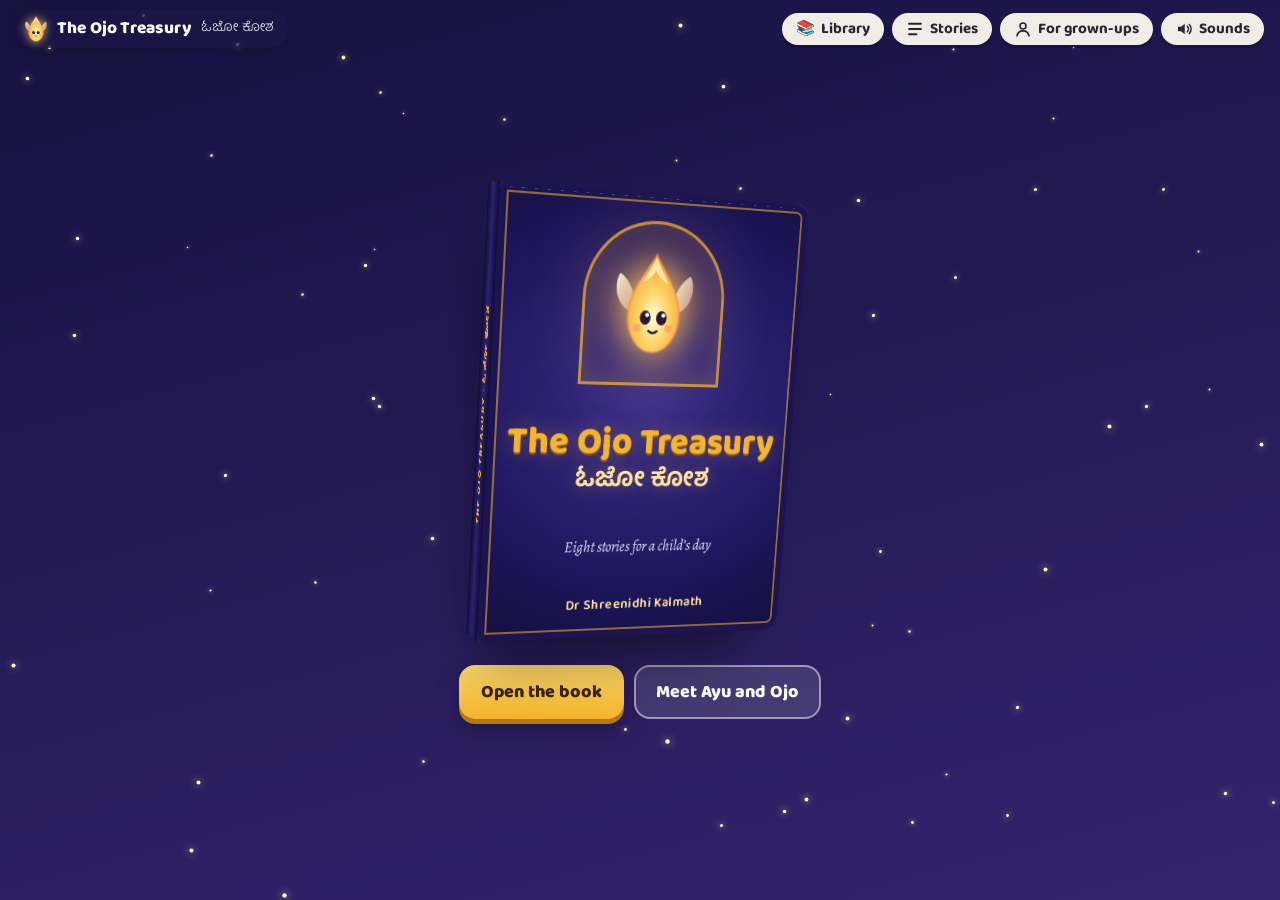
==== ojo-treasury/index.html @ 64e3cfe9 "Add The Ojo Treasury as a featured book Imports the earlier Ojo Treasury storybook (8 narrated stori" ====
<!DOCTYPE html>
<html lang="en">
<head>
<meta charset="utf-8">
<meta name="viewport" content="width=device-width, initial-scale=1">
<title>The Ojo Treasury</title>
<link rel="preconnect" href="https://fonts.googleapis.com">
<link rel="preconnect" href="https://fonts.gstatic.com" crossorigin>
<link rel="stylesheet" href="https://fonts.googleapis.com/css2?family=Alegreya:ital,wght@0,400;0,500;0,700;1,400;1,500&family=Baloo+2:wght@500;600;700;800&family=Baloo+Tamma+2:wght@500;600;700;800&display=swap">
<style>
@property --bg1{syntax:'<color>';inherits:true;initial-value:#1c1747}
@property --bg2{syntax:'<color>';inherits:true;initial-value:#3a2a6b}
@property --board{syntax:'<color>';inherits:true;initial-value:#f4b52c}
@property --g{syntax:'<number>';inherits:true;initial-value:0.4}
:root{
  /* Layout idea: an open book on a table that changes colour with each story; the pop-up stage stands on the left page, the read-aloud text sits on the right */
  --night:#1c1747;
  --honey:#f4b52c;
  --rose:#ee7f5f;
  --paper:#fffaf0;
  --ink:#2b2236;
  --sage:#e6efe0;
  --muted:#6d6274;
  --alarm:#b3261e;
  --display:'Baloo 2','Baloo Tamma 2',ui-rounded,'Trebuchet MS',system-ui,sans-serif;
  --kn:'Baloo Tamma 2','Noto Sans Kannada','Tunga','Kannada Sangam MN',sans-serif;
  --body:'Alegreya',Georgia,'Times New Roman',serif;
  --bg1:#1c1747;--bg2:#3a2a6b;--board:#f4b52c;
  --noise:url("data:image/svg+xml;utf8,<svg xmlns='http://www.w3.org/2000/svg' width='180' height='180'><filter id='n'><feTurbulence type='fractalNoise' baseFrequency='.85' numOctaves='2' stitchTiles='stitch'/><feColorMatrix values='0 0 0 0 .45  0 0 0 0 .32  0 0 0 0 .18  0 0 0 .08 0'/></filter><rect width='100%' height='100%' filter='url(%23n)'/></svg>");
  color-scheme:light;
  transition:--bg1 .9s ease,--bg2 .9s ease,--board .9s ease;
}
*{box-sizing:border-box}
html,body{margin:0;min-height:100%}
body{font-family:var(--body);color:var(--ink);background-color:var(--night);background-image:linear-gradient(165deg,var(--bg1),var(--bg2));background-attachment:fixed;-webkit-font-smoothing:antialiased;overflow-x:hidden}
button{font:inherit;color:inherit}
a{color:inherit}
:focus-visible{outline:3px solid var(--honey);outline-offset:3px}
.sr{position:absolute;width:1px;height:1px;overflow:hidden;clip:rect(0 0 0 0);white-space:nowrap}
.ojosvg{display:block;width:100%;height:100%;overflow:visible}

/* night sky behind cover, contents and seal */
#sky{position:fixed;inset:0;pointer-events:none;opacity:0;transition:opacity 1s}
body.starry #sky{opacity:1}
#sky i{position:absolute;width:3px;height:3px;border-radius:50%;background:#fff6c8;box-shadow:0 0 6px #ffe9a0;animation:tw 3.2s ease-in-out infinite}
@keyframes tw{50%{opacity:.2}}

/* top bar */
.top{position:sticky;top:0;z-index:30;display:flex;align-items:center;gap:10px;padding:10px 16px}
.brand{display:flex;align-items:center;gap:9px;background:rgba(28,23,71,.78);color:#fff;border:0;border-radius:999px;padding:5px 14px 5px 8px;cursor:pointer;box-shadow:0 4px 14px rgba(0,0,0,.18)}
.brand .m{width:24px;height:28px;filter:drop-shadow(0 0 5px rgba(255,200,90,.95))}
.brand b{font-family:var(--display);font-weight:800;font-size:1.08rem;letter-spacing:.01em;line-height:1}
.brand span{font-family:var(--kn);font-size:.84rem;opacity:.8;line-height:1}
.top nav{margin-left:auto;display:flex;gap:8px}
.chip{display:inline-flex;align-items:center;gap:6px;background:rgba(255,250,240,.94);color:var(--ink);border:0;border-radius:999px;padding:7px 14px;font-family:var(--display);font-weight:700;font-size:.95rem;line-height:1.2;cursor:pointer;text-decoration:none;box-shadow:0 3px 0 rgba(0,0,0,.2);transition:transform .15s}
.chip:hover{transform:translateY(-2px)}
.chip:active{transform:translateY(1px);box-shadow:0 1px 0 rgba(0,0,0,.2)}
.chip svg{width:18px;height:18px;flex:none}
.chip.muted .on,.chip:not(.muted) .off{display:none}
.chip[aria-expanded="true"]{background:var(--night);color:#fff}

/* sounds panel */
.sndpanel{position:fixed;z-index:50;top:62px;right:16px;width:min(400px,calc(100vw - 32px));max-height:calc(100vh - 78px);overflow-y:auto;background:var(--paper) var(--noise);color:var(--ink);border-radius:20px;padding:16px 18px 20px;box-shadow:0 3px 0 #e6d6b6,0 26px 54px -12px rgba(0,0,0,.5)}
.sndpanel[hidden]{display:none}
.sp-head{display:flex;align-items:center;justify-content:space-between;gap:10px;margin-bottom:6px}
.sp-head h2{margin:0;font-family:var(--display);font-weight:800;font-size:1.4rem}
.sp-x{border:0;background:#efe3c8;border-radius:50%;width:36px;height:36px;display:grid;place-items:center;cursor:pointer}
.sp-x svg{width:16px;height:16px}
.sp-row{display:flex;align-items:center;justify-content:space-between;gap:10px 14px;flex-wrap:wrap;padding:6px 0 12px;border-bottom:2px dashed rgba(120,80,30,.2)}
.sndpanel fieldset{border:0;margin:0;padding:16px 0 6px;min-width:0;transition:opacity .2s}
.sndpanel fieldset + fieldset{margin-top:10px;border-top:2px dashed rgba(120,80,30,.2)}
.sndpanel.off fieldset{opacity:.4;pointer-events:none}
.sndpanel legend{font-family:var(--display);font-weight:800;font-size:1.05rem;padding:0}
.sp-hint{margin:2px 0 9px;font-style:italic;color:var(--muted);font-size:.96rem;line-height:1.35}
.opts{display:flex;flex-wrap:wrap;gap:8px}
.opts input{position:absolute;opacity:0;width:1px;height:1px;pointer-events:none}
.opts label{display:inline-flex;align-items:center;gap:7px;padding:8px 12px;border-radius:12px;background:#fff;box-shadow:inset 0 0 0 2px #eadcc0;font-family:var(--display);font-weight:700;font-size:.93rem;line-height:1.1;cursor:pointer;transition:transform .12s}
.opts label:hover{transform:translateY(-1px)}
.opts label svg{width:20px;height:20px;flex:none}
.opts input:checked + label{background:var(--night);color:#fff;box-shadow:0 3px 0 #0c0930}
.opts input:focus-visible + label{outline:3px solid var(--honey);outline-offset:2px}
.sw{display:inline-flex;align-items:center;gap:10px;font-family:var(--display);font-weight:700;cursor:pointer}
.sw input{position:absolute;opacity:0;width:1px;height:1px}
.swt{width:46px;height:26px;border-radius:13px;background:#cbbd9f;position:relative;transition:background .2s;flex:none}
.swt::after{content:"";position:absolute;top:3px;left:3px;width:20px;height:20px;border-radius:50%;background:#fff;box-shadow:0 1px 3px rgba(0,0,0,.3);transition:transform .2s}
.sw input:checked + .swt{background:#3f9a5a}
.sw input:checked + .swt::after{transform:translateX(20px)}
.sw input:focus-visible + .swt{outline:3px solid var(--honey);outline-offset:2px}
.vol{display:flex;align-items:center;gap:8px}
.vol input{width:150px;max-width:44vw;accent-color:var(--night)}
.vol svg{width:18px;height:18px;flex:none}
.chk{display:flex;gap:10px;align-items:flex-start;margin-top:12px;font-size:1.02rem;line-height:1.35;cursor:pointer}
.chk input{width:20px;height:20px;accent-color:var(--night);margin:2px 0 0;flex:none}
.chk small{display:block;font-style:italic;color:var(--muted);font-size:.92rem}
.sp-now{margin:10px 0 8px;font-size:1rem;line-height:1.4}
@media (max-width:620px){.brand span,.chip .lbl{display:none}.chip{padding:8px 11px}}

/* ---------- cover ---------- */
.cover{min-height:calc(100vh - 64px);display:grid;place-items:center;align-content:center;gap:28px;padding:12px 16px 48px;perspective:1600px}
.book3d{position:relative;width:min(70vw,330px);aspect-ratio:3/4;transform-style:preserve-3d;transform:rotateY(24deg) rotateX(-9deg);transition:transform 1s cubic-bezier(.3,.8,.3,1);--t:34px;cursor:pointer}
.book3d:hover{transform:rotateY(16deg) rotateX(-6deg)}
.book3d.opening{transform:rotateY(4deg) rotateX(-4deg) translateX(18%)}
.bf{position:absolute;inset:0;border-radius:5px 14px 14px 5px}
.b-back{transform:translateZ(calc(var(--t) / -2));background:#150f3c;box-shadow:0 40px 60px -20px rgba(0,0,0,.6)}
.b-page{transform:translateZ(calc(var(--t) / 2 - 3px));inset:4px 6px 4px 2px;background:var(--paper) var(--noise);border-radius:3px 10px 10px 3px;display:grid;place-items:center;text-align:center;padding:28px;font-family:var(--display);color:var(--ink)}
.b-page p{margin:0;font-size:1.1rem;font-weight:700;line-height:1.25}
.b-page small{display:block;margin-top:8px;font-family:var(--body);font-style:italic;font-weight:400;color:var(--muted)}
.b-spine{position:absolute;top:0;bottom:0;left:calc(var(--t) / -2);width:var(--t);transform:rotateY(-90deg);background:linear-gradient(90deg,#110b33,#2b2272 45%,#110b33);display:grid;place-items:center;border-radius:4px}
.b-spine span{writing-mode:vertical-rl;transform:rotate(180deg);font-family:var(--display);font-weight:800;letter-spacing:.14em;font-size:.72rem;color:var(--honey)}
.b-top{position:absolute;left:3px;right:6px;top:calc(4px - (var(--t) - 4px) / 2);height:calc(var(--t) - 4px);transform:rotateX(90deg);background:repeating-linear-gradient(0deg,#fbf3df 0 2px,#e7d9bc 2px 3px)}
.b-edge{position:absolute;top:4px;bottom:4px;right:calc(4px - (var(--t) - 4px) / 2);width:calc(var(--t) - 4px);transform:rotateY(90deg);background:repeating-linear-gradient(90deg,#fbf3df 0 2px,#e7d9bc 2px 3px)}
.b-front{transform:translateZ(calc(var(--t) / 2));transform-origin:0 50%;transform-style:preserve-3d;transition:transform 1.25s cubic-bezier(.6,.04,.3,1)}
.book3d.opening .b-front{transform:translateZ(calc(var(--t) / 2)) rotateY(-168deg)}
.b-front .face{position:absolute;inset:0;border-radius:5px 14px 14px 5px;backface-visibility:hidden;-webkit-backface-visibility:hidden;overflow:hidden}
.b-front .outer{background:radial-gradient(90% 60% at 50% 46%,#3a2f8c,#1d165a 70%,#150f42);box-shadow:inset 0 0 0 7px #1b1450,inset 0 0 0 9px rgba(244,181,44,.55);display:flex;flex-direction:column;align-items:center;justify-content:space-between;padding:26px 18px 22px;text-align:center;color:#fff}
.b-front .inner{transform:rotateY(180deg);background:#f4b52c;background-image:radial-gradient(circle,rgba(255,255,255,.35) 2px,transparent 2.5px);background-size:22px 22px}
.cv-kn{font-family:var(--kn);font-weight:600;font-size:1rem;color:#ffe2a0;letter-spacing:.02em}
.cv-art{position:relative;width:52%;aspect-ratio:1/1.05;display:grid;place-items:center}
.cv-arch{position:absolute;inset:0;border:3px solid rgba(244,181,44,.75);border-radius:999px 999px 10px 10px;box-shadow:0 0 30px rgba(244,181,44,.25) inset}
.cv-ojo{width:60%;filter:drop-shadow(0 0 18px rgba(255,200,90,.95)) drop-shadow(0 0 40px rgba(255,170,60,.6));animation:bob 3.4s ease-in-out infinite}
.ct-en{font-family:var(--display);font-weight:700}
.cv-knt{margin:4px 0 0;font-family:var(--kn);font-weight:700;font-size:clamp(1.25rem,4.8vw,1.6rem);line-height:1.2;color:#ffe2a0;text-shadow:0 0 16px rgba(244,181,44,.35)}
.cv-title h1{margin:0;font-family:var(--display);font-weight:800;font-size:clamp(1.7rem,6.6vw,2.35rem);line-height:.98;color:var(--honey);text-shadow:0 2px 0 #8a5a12,0 0 22px rgba(244,181,44,.35);text-wrap:balance}
.cv-sub{margin:0;font-style:italic;font-size:.98rem;color:#e9e3ff}
.cover-cta{display:flex;gap:10px;flex-wrap:wrap;justify-content:center}
.big{display:inline-flex;align-items:center;gap:10px;border:0;border-radius:16px;padding:13px 22px;font-family:var(--display);font-weight:800;font-size:1.12rem;cursor:pointer;text-decoration:none;background:linear-gradient(#ffd76a,#f4b52c);color:#3a2408;box-shadow:0 5px 0 #b7790f,0 12px 26px rgba(0,0,0,.25);transition:transform .15s}
.big:hover{transform:translateY(-2px)}
.big:active{transform:translateY(3px);box-shadow:0 2px 0 #b7790f}
.big.ghost{background:rgba(255,250,240,.12);color:#fff;box-shadow:inset 0 0 0 2px rgba(255,250,240,.5)}
.big.ghost.dark{background:transparent;color:var(--ink);box-shadow:inset 0 0 0 2px rgba(43,34,54,.35)}

/* ---------- contents ---------- */
.sheet{max-width:1120px;margin:8px auto 40px;padding:0 16px}
.ct{background:var(--paper) var(--noise);border-radius:22px;padding:clamp(20px,4vw,40px);box-shadow:0 3px 0 #eadcc0,0 6px 0 #dfcdab,0 30px 60px -24px rgba(0,0,0,.55)}
.ct-head{display:grid;grid-template-columns:auto 1fr;gap:clamp(14px,3vw,30px);align-items:center;margin-bottom:26px}
.ct-ojo{width:clamp(66px,12vw,110px);filter:drop-shadow(0 0 14px rgba(255,190,80,.9));animation:bob 3.4s ease-in-out infinite}
.ct-kn{margin:0;font-family:var(--kn);font-weight:600;color:#b3721a;font-size:1.05rem}
.ct h1{margin:2px 0 6px;font-family:var(--display);font-weight:800;font-size:clamp(2rem,5vw,3.2rem);line-height:1;color:var(--night);text-wrap:balance}
.lede{margin:0;max-width:60ch;font-size:1.12rem;line-height:1.5;color:#4a3f55}
.cards{display:grid;grid-template-columns:repeat(auto-fill,minmax(205px,1fr));gap:18px}
.card{display:flex;flex-direction:column;text-decoration:none;color:var(--ink);background:#fff;border-radius:16px;overflow:hidden;box-shadow:0 2px 0 rgba(0,0,0,.08),0 10px 22px -12px rgba(40,20,60,.45);transform:rotate(var(--tilt,0deg));transition:transform .2s,box-shadow .2s}
.card:nth-child(odd){--tilt:-.8deg}.card:nth-child(even){--tilt:.7deg}.card:nth-child(3n){--tilt:-.3deg}
.card:hover{transform:rotate(0) translateY(-5px);box-shadow:0 2px 0 rgba(0,0,0,.08),0 18px 30px -14px rgba(40,20,60,.55)}
.card-art{position:relative;height:118px;background:linear-gradient(160deg,var(--c1),var(--c2));display:grid;place-items:center}
.card-art svg{width:120px;height:90px;overflow:visible}
.card-kn{position:absolute;left:12px;top:4px;font-family:var(--kn);font-weight:800;font-size:2.1rem;color:rgba(255,255,255,.92);text-shadow:0 2px 0 rgba(0,0,0,.18)}
.card-txt{padding:12px 15px 15px;display:grid;gap:3px}
.card-n{font-family:var(--display);font-weight:600;font-size:.8rem;letter-spacing:.07em;text-transform:uppercase;color:var(--muted)}
.card h3{margin:0;font-family:var(--display);font-weight:800;font-size:1.2rem;line-height:1.1}
.card p{margin:0;font-style:italic;color:#5a4f63;line-height:1.35}
.ct-foot{display:grid;grid-template-columns:repeat(auto-fit,minmax(260px,1fr));gap:18px;margin-top:22px}
.feat{display:grid;grid-template-columns:minmax(200px,300px) 1fr;align-items:center;margin-bottom:20px;--tilt:0deg !important;transform:none}
.feat:hover{transform:translateY(-4px)}
.feat-art{position:relative;height:150px;background:linear-gradient(160deg,#ff9a6b,#ffd36e);display:flex;align-items:flex-end;justify-content:center;gap:0;--g:.9;overflow:hidden}
.feat-art svg{height:140px;width:140px}
.feat-ojo.mg-ojo{position:absolute;right:14%;top:18%;width:56px}
.feat .card-txt{padding:16px 22px}
.feat h3{font-size:1.6rem}
@media (max-width:560px){.feat{grid-template-columns:1fr}}
.alt{flex-direction:row;align-items:center;gap:14px;padding:16px 18px;background:var(--sage)}
.alt.seal{background:#1d165a;color:#fff}
.alt.seal p{color:#d9d2ff}
.alt .ai{width:46px;height:52px;flex:none}
.alt h3{font-size:1.15rem}

/* ---------- the open book ---------- */
.book{max-width:1140px;margin:6px auto 30px;padding:0 18px;perspective:2400px}
.spread{position:relative;display:grid;grid-template-columns:1fr 1fr;transform:rotateX(4deg);transform-origin:50% 0;transform-style:preserve-3d}
.spread::before{content:"";position:absolute;inset:-11px -13px -18px;border-radius:22px;background:var(--board);box-shadow:0 34px 60px -22px rgba(0,0,0,.5),inset 0 0 0 2px rgba(255,255,255,.18);transform:translateZ(-3px)}
.page{position:relative;background-color:var(--paper);background-image:var(--noise);padding:22px 24px 26px;box-shadow:0 2px 0 #efe4cf,0 4px 0 #e6d8bd,0 6px 0 #dccaa7,0 8px 0 #d2bd97}
.page.l{border-radius:16px 3px 3px 16px;background-image:linear-gradient(to left,rgba(90,55,20,.2),rgba(90,55,20,0) 8%),var(--noise)}
.page.r{border-radius:3px 16px 16px 3px;background-image:linear-gradient(to right,rgba(90,55,20,.2),rgba(90,55,20,0) 8%),var(--noise);padding:30px clamp(22px,3.4vw,46px) 26px}
.stick{position:sticky;top:70px}
@media (max-width:880px){
  .book{padding:0 12px}
  .spread{grid-template-columns:1fr;transform:none}
  .page.l{border-radius:16px 16px 3px 3px;background-image:linear-gradient(to top,rgba(90,55,20,.16),rgba(90,55,20,0) 6%),var(--noise);padding:14px 14px 18px}
  .page.r{border-radius:3px 3px 16px 16px;background-image:linear-gradient(to bottom,rgba(90,55,20,.16),rgba(90,55,20,0) 5%),var(--noise)}
  .stick{position:static}
}

/* ---------- pop-up stage ---------- */
.stage{position:relative;aspect-ratio:1/1;border-radius:14px;overflow:hidden;perspective:900px;perspective-origin:50% 30%;background:radial-gradient(130% 90% at 50% 0%,#fffdf6,#f6ead2);box-shadow:inset 0 0 0 1px rgba(120,80,30,.12);--g:.4;transition:--g .5s ease}
.stage.dragging{transition:--g .12s linear}
.floor{position:absolute;left:0;right:0;bottom:0;height:24%;background:linear-gradient(rgba(0,0,0,.12),rgba(0,0,0,0) 22%),var(--floor,#e9d7b1)}
.floor svg{position:absolute;inset:0;width:100%;height:100%}
.layers{position:absolute;inset:0;transform-style:preserve-3d}
.layer{position:absolute;transform-origin:50% 100%;transform:translateZ(var(--z)) rotateX(var(--r,0deg));transition:transform 1s cubic-bezier(.17,.9,.24,1.14) var(--d,0ms);filter:drop-shadow(0 9px 7px rgba(50,25,10,.3))}
.stage:not(.popped) .layer{--r:86deg}
.stage.instant .layer{transition:none}
.layer.back{--z:-170px;left:5%;right:5%;top:2%;bottom:21%;border-radius:18px 18px 6px 6px;overflow:hidden;--d:0ms}
.layer.mid{--z:-70px;left:-2%;right:-2%;bottom:12%;height:76%;--d:170ms}
.layer.front{--z:22px;left:0;right:0;bottom:3%;height:75%;--d:340ms}
.layer svg{display:block;width:100%;height:100%}
.stage[data-mood="grey"] .layer{filter:drop-shadow(0 9px 7px rgba(50,25,10,.3)) saturate(calc(.12 + var(--g) * 1)) brightness(calc(.86 + var(--g) * .18))}
.shade{position:absolute;inset:0;pointer-events:none;background:#0a0924;opacity:0}
.stage[data-mood="night"] .shade{opacity:calc(.84 - var(--g) * .74)}
.light{position:absolute;inset:0;pointer-events:none;background:radial-gradient(circle at var(--ox) var(--oy),rgba(255,210,120,.95),rgba(255,176,70,.4) 20%,rgba(255,170,60,0) 55%);mix-blend-mode:screen;opacity:calc(var(--g) * .45)}
.stage[data-mood="night"] .light{opacity:calc(var(--g) * .95)}
.ojo{position:absolute;left:var(--ox);top:var(--oy);width:var(--osz,15%);aspect-ratio:100/115;transform:translate(-50%,-50%) scale(calc(.6 + var(--g) * .5));pointer-events:none;opacity:1;transition:opacity .6s .95s}
.stage:not(.popped) .ojo{opacity:0;transition:none}
.ojo .bob{position:relative;width:100%;height:100%;animation:bob 3.2s ease-in-out infinite}
.ojo.tremble .bob{animation:tremble .16s linear infinite}
.ojo .halo{position:absolute;inset:-75%;border-radius:50%;background:radial-gradient(circle,rgba(255,216,120,.95),rgba(255,172,60,.42) 34%,rgba(255,170,60,0) 66%);opacity:calc(.1 + var(--g) * .9)}
.ojo .ojosvg{position:relative;filter:brightness(calc(.48 + var(--g) * .72)) saturate(calc(.35 + var(--g) * .8)) drop-shadow(0 0 calc(var(--g) * 12px) rgba(255,200,90,.95))}
@keyframes bob{0%,100%{transform:translateY(0)}50%{transform:translateY(-7%)}}
@keyframes tremble{0%{transform:translate(0,0)}25%{transform:translate(2%,-1%)}50%{transform:translate(-2%,1%)}75%{transform:translate(1%,1%)}100%{transform:translate(0,0)}}
.stage-tools{position:absolute;left:10px;right:10px;bottom:10px;display:flex;justify-content:space-between;align-items:flex-end;gap:8px;pointer-events:none}
.tapnote{pointer-events:none;background:rgba(255,250,240,.92);border-radius:10px;padding:5px 10px;font-family:var(--display);font-weight:700;font-size:.85rem;line-height:1.2;box-shadow:0 2px 0 rgba(0,0,0,.15);max-width:60%}
.replay{pointer-events:auto;display:inline-flex;align-items:center;gap:6px;border:0;border-radius:999px;padding:6px 12px;background:rgba(28,23,71,.82);color:#fff;font-family:var(--display);font-weight:700;font-size:.85rem;cursor:pointer}
.replay svg{width:16px;height:16px}

/* SVG details inside scenes */
svg .flick{transform-box:fill-box;transform-origin:50% 100%;animation:flick 1.5s ease-in-out infinite}
@keyframes flick{0%,100%{transform:scale(1,1)}40%{transform:scale(.9,1.1)}70%{transform:scale(1.06,.95)}}
svg .hh{transform-box:fill-box;transform-origin:50% 100%}
.stage.beat svg .hh{animation:beat .9s ease-in-out 4}
@keyframes beat{0%,100%{transform:scale(1)}14%{transform:scale(1.2)}28%{transform:scale(1)}42%{transform:scale(1.13)}}
svg .hop{transform-box:fill-box;transform-origin:50% 100%}
.stage.chirp svg .hop{animation:hop .45s ease-in-out 5}
@keyframes hop{50%{transform:translateY(-9px)}}
svg .flapg{cursor:pointer;transform-box:fill-box;transform-origin:var(--fo,50% 100%);transition:transform .85s cubic-bezier(.3,1.3,.4,1),opacity .6s}
svg .flapg.lifted{transform:var(--ft)}
svg .flapg.phone.lifted{opacity:0;pointer-events:none}
svg .flapg:focus{outline:none}
svg .flapg:focus-visible > *{stroke:#f4b52c;stroke-width:3}
svg .washable{cursor:pointer}
svg .washable:focus{outline:none}
svg .steam{opacity:0;transform-box:fill-box;transition:opacity .8s .4s}
.stage.revealed svg .steam{opacity:.9;animation:steam 2.4s ease-in-out infinite}
@keyframes steam{50%{transform:translateY(-6px)}}
svg .dirt{transition:opacity .7s}
.stage.washed svg .dirt{opacity:0}
svg .bub2{opacity:0;transform-box:fill-box;transform-origin:center;transform:scale(.3);transition:opacity .5s,transform .7s cubic-bezier(.3,1.4,.4,1)}
.stage.washed svg .bub2{opacity:1;transform:scale(1)}
svg .tw{animation:tw 2.8s ease-in-out infinite}
svg .burst{transform-box:fill-box;transform-origin:center;animation:burst 1.8s ease-out infinite}
@keyframes burst{0%{transform:scale(.4);opacity:0}25%{opacity:1}100%{transform:scale(1.15);opacity:0}}
svg .glide{transform-box:fill-box;transform-origin:center;animation:glide 6s ease-in-out infinite}
@keyframes glide{50%{transform:translate(26px,8px) rotate(6deg)}}
svg .gate{transition:opacity .3s}
.stage[data-gate] svg .gate{opacity:.35}
.stage[data-gate="1"] svg .g1,.stage[data-gate="2"] svg .g2,.stage[data-gate="3"] svg .g3,.stage[data-gate="4"] svg .g4,.stage[data-gate="5"] svg .g5{opacity:1}

/* ---------- pull-tab ---------- */
.tabslot{margin-top:14px;display:grid;gap:7px}
.tabhead{display:flex;justify-content:space-between;align-items:baseline;gap:6px 12px;flex-wrap:wrap}
.tablabel{font-family:var(--display);font-weight:800;font-size:1rem}
.tabstate{font-style:italic;color:var(--muted);font-size:.98rem}
.track{position:relative;height:48px;border-radius:14px;background:linear-gradient(#e2d0ad,#efe2c6);box-shadow:inset 0 2px 6px rgba(80,50,20,.32)}
.track .rail{position:absolute;left:16px;right:16px;top:50%;height:6px;margin-top:-3px;border-radius:3px;background:linear-gradient(90deg,#3a3157,#a8782a 55%,#ffd76a)}
.track .pip{position:absolute;top:50%;width:4px;height:12px;margin:-6px 0 0 -2px;border-radius:2px;background:rgba(60,40,20,.35)}
.tab{position:absolute;top:5px;left:0;width:66px;height:38px;border:0;border-radius:10px 18px 18px 10px;background:linear-gradient(#ffe08a,#f4b52c);box-shadow:0 3px 0 #b7790f,inset 0 1px 0 rgba(255,255,255,.6);display:grid;place-items:center;touch-action:none;cursor:grab;transition:left .6s cubic-bezier(.34,1.56,.64,1);padding:0}
.tab.dragging{transition:none;cursor:grabbing}
.tab svg{width:30px;height:20px}

/* ---------- story text ---------- */
.kicker{display:flex;align-items:center;gap:10px;margin:0 0 4px;font-family:var(--display);font-weight:700;font-size:.9rem;letter-spacing:.06em;text-transform:uppercase;color:var(--muted)}
.knum{font-family:var(--kn);font-weight:800;font-size:2rem;line-height:1;letter-spacing:0;color:var(--board);text-transform:none}
.st-title{margin:0 0 18px;font-family:var(--display);font-weight:800;font-size:clamp(2rem,3.4vw,2.8rem);line-height:1.02;color:var(--night);text-wrap:balance}
.story-body{max-width:60ch;font-size:1.27rem;line-height:1.66}
.story-body p{margin:0 0 .78em}
.story-body p:first-child{font-size:1.06em}
.story-body em{font-style:italic}
.refrain{margin:26px 0 0;padding:18px 20px;border-radius:16px;background:linear-gradient(135deg,#fff1cf,#ffe0d3);box-shadow:inset 0 0 0 2px rgba(238,127,95,.25);position:relative}
.refrain figcaption{display:flex;align-items:center;gap:6px;font-family:var(--display);font-weight:700;font-size:.82rem;letter-spacing:.07em;text-transform:uppercase;color:#b0532f;margin-bottom:6px}
.refrain figcaption svg{width:16px;height:16px}
.refrain .kn{margin:0;font-family:var(--kn);font-weight:700;font-size:1.5rem;line-height:1.45;color:#3a2530;text-wrap:balance}
.refrain .rom{margin:6px 0 0;font-style:italic;font-size:1rem;color:#8a5a45}
.refrain .en{margin:4px 0 0;font-size:1.12rem;line-height:1.45;color:#3d2c36}
.mini{margin:28px 0 10px;font-family:var(--display);font-weight:800;font-size:1.15rem}
.flapgrid{display:grid;grid-template-columns:repeat(auto-fit,minmax(190px,1fr));gap:12px}
.flap{border:0;padding:0;background:none;cursor:pointer;perspective:900px;text-align:left}
.flap-inner{display:grid;transition:transform .7s cubic-bezier(.3,1.25,.4,1);transform-style:preserve-3d}
.flap[aria-pressed="true"] .flap-inner{transform:rotateY(180deg)}
.face{grid-area:1/1;backface-visibility:hidden;-webkit-backface-visibility:hidden;border-radius:14px;padding:14px 16px;min-height:112px;display:flex;flex-direction:column;justify-content:space-between;gap:10px;font-size:1.06rem;line-height:1.4}
.face.fr{background:#fff3d6;box-shadow:inset 6px 0 0 var(--board),0 3px 0 rgba(0,0,0,.1);position:relative}
.face.fr::after{content:"";position:absolute;right:0;bottom:0;width:26px;height:26px;border-radius:0 0 14px 0;background:linear-gradient(135deg,#fff3d6 50%,#e7cf9e 50%)}
.face.bk{transform:rotateY(180deg);background:#fff;box-shadow:inset 0 0 0 2px var(--board)}
.face .tap{font-family:var(--display);font-weight:700;font-size:.82rem;color:var(--muted)}
.face .a{font-weight:500}
.extra{margin-top:24px;display:grid;gap:10px}
.btn2{justify-self:start;display:inline-flex;align-items:center;gap:10px;border:0;border-radius:14px;padding:11px 18px;font-family:var(--display);font-weight:800;font-size:1.05rem;cursor:pointer;background:var(--night);color:#fff;box-shadow:0 4px 0 #0c0930;transition:transform .15s}
.btn2:hover{transform:translateY(-2px)}
.btn2:active{transform:translateY(2px);box-shadow:0 1px 0 #0c0930}
.btn2 svg{width:24px;height:24px}
.hint{margin:0;font-style:italic;color:var(--muted)}
.gates{display:flex;flex-wrap:wrap;gap:10px}
.gbtn{width:58px;height:58px;border-radius:50%;border:0;cursor:pointer;display:grid;place-items:center;box-shadow:0 4px 0 rgba(0,0,0,.2);transition:transform .15s}
.gbtn:hover{transform:translateY(-2px)}
.gbtn[aria-pressed="true"]{transform:translateY(-2px) scale(1.08);box-shadow:0 0 0 4px #fff,0 0 0 7px var(--ink)}
.gbtn svg{width:40px;height:40px}
.gout{min-height:1.6em;font-size:1.12rem}
.gout b{font-family:var(--display)}
.gout .kn{font-family:var(--kn);font-weight:700}
.grown{margin-top:26px;background:var(--sage);border-radius:14px;padding:16px 19px;font-size:1.02rem;line-height:1.56;max-width:64ch}
.grown h2{margin:0 0 6px;font-family:var(--display);font-weight:800;font-size:.84rem;letter-spacing:.08em;text-transform:uppercase;color:#3b6a49}
.grown p{margin:0}
.pnav{display:flex;justify-content:space-between;gap:12px;margin-top:28px;padding-top:18px;border-top:2px dashed rgba(120,80,30,.22)}
.pbtn{display:grid;gap:2px;border:0;background:none;cursor:pointer;padding:6px 4px;text-align:left;max-width:48%}
.pbtn.nx{text-align:right;margin-left:auto}
.pbtn small{font-family:var(--display);font-weight:700;font-size:.78rem;letter-spacing:.08em;text-transform:uppercase;color:var(--muted)}
.pbtn span{font-family:var(--display);font-weight:800;font-size:1.08rem;line-height:1.15}
.pbtn:hover span{text-decoration:underline;text-decoration-color:var(--board);text-decoration-thickness:3px;text-underline-offset:4px}

/* ---------- meet Ayu and Ojo ---------- */
.meet{background:var(--paper) var(--noise);border-radius:22px;padding:clamp(20px,4vw,42px);box-shadow:0 3px 0 #eadcc0,0 6px 0 #dfcdab,0 30px 60px -24px rgba(0,0,0,.45)}
.meet h1{margin:2px 0 6px;font-family:var(--display);font-weight:800;font-size:clamp(2.2rem,5.4vw,3.4rem);line-height:1;color:var(--night)}
.meet h2{margin:0 0 10px;font-family:var(--display);font-weight:800;font-size:clamp(1.5rem,3vw,1.9rem);line-height:1.1;color:var(--night);text-wrap:balance}
.meet h2 span,.meet h3 span{font-family:var(--kn);font-weight:700;color:#b3721a;margin-left:6px}
.mt-head{margin-bottom:24px}
.mt-pair{display:grid;grid-template-columns:repeat(auto-fit,minmax(300px,1fr));gap:20px}
.mt-card{background:#fff;border-radius:20px;overflow:hidden;box-shadow:0 2px 0 rgba(0,0,0,.06),0 16px 30px -20px rgba(40,20,60,.5)}
.mt-pic{height:260px;display:grid;place-items:end center}
.mt-pic.ayu{background:linear-gradient(170deg,#ffd9a8,#ffb38a)}
.mt-pic.ayu svg{height:100%;width:auto}
.mt-pic.ojopic{place-items:center;background:radial-gradient(circle at 50% 45%,#3a2f8c,#1b1452 70%);overflow:hidden;--g:.92}
.mt-txt{padding:20px 22px 22px;font-family:var(--display);font-weight:500;font-size:1.2rem;line-height:1.5}
.mt-txt p{margin:0 0 .55em}
.pop1{font-weight:800;color:#c0561f;font-size:1.3rem}
.mg-ojo{position:relative;width:34%;aspect-ratio:100/115;transform:scale(calc(.62 + var(--g) * .55))}
.mt-pic .mg-ojo{width:30%}
.mg-ojo .halo{position:absolute;inset:-80%;border-radius:50%;background:radial-gradient(circle,rgba(255,216,120,.95),rgba(255,172,60,.42) 34%,rgba(255,170,60,0) 66%);opacity:calc(.1 + var(--g) * .9)}
.mg-ojo .ojosvg{position:relative;filter:brightness(calc(.48 + var(--g) * .72)) saturate(calc(.35 + var(--g) * .8)) drop-shadow(0 0 calc(var(--g) * 14px) rgba(255,200,90,.95));animation:bob 3.2s ease-in-out infinite}
.mt-game{margin-top:30px;background:linear-gradient(160deg,#fff6df,#ffe9d6);border-radius:22px;padding:clamp(18px,3vw,30px)}
.mg-sub{margin:-4px 0 16px;font-family:var(--display);font-size:1.1rem;color:var(--muted)}
.mg-play{display:flex;align-items:center;gap:22px;flex-wrap:wrap;margin-bottom:18px}
.mg-stage{position:relative;width:min(220px,48vw);aspect-ratio:1;border-radius:50%;background:radial-gradient(circle,#2e2777,#17124a 72%);display:grid;place-items:center;overflow:hidden;flex:none;transition:--g .6s ease;box-shadow:0 10px 26px -10px rgba(20,10,60,.6)}
.mg-stage .mg-ojo{width:42%}
.mg-stage.sad .mg-ojo .ojosvg{animation:tremble .5s linear 2,bob 3.2s ease-in-out 1s infinite}
.mg-right{flex:1 1 240px;display:grid;gap:8px}
.bubble{position:relative;margin:0;background:#fff;border-radius:18px;padding:16px 18px;font-family:var(--display);font-weight:700;font-size:1.3rem;line-height:1.3;box-shadow:0 3px 0 rgba(0,0,0,.08)}
.bubble::before{content:"";position:absolute;left:-12px;top:26px;border:12px solid transparent;border-right-color:#fff;border-left:0}
@media (max-width:560px){.bubble::before{display:none}}
.mg-hint{margin:0;min-height:1.4em;font-style:italic;font-size:1.05rem;color:#6a4b5c}
.mg-btns{display:grid;grid-template-columns:repeat(auto-fit,minmax(200px,1fr));gap:10px}
.mg-btn{display:flex;align-items:center;gap:10px;border:0;border-radius:14px;padding:10px 14px;background:#fff;cursor:pointer;text-align:left;font-family:var(--display);font-weight:700;font-size:1.02rem;line-height:1.2;box-shadow:inset 0 0 0 2px var(--edge),0 3px 0 rgba(0,0,0,.08);transition:transform .15s}
.mg-btn.good{--edge:#9fd3ae}.mg-btn.dim{--edge:#f2b2a8}
.mg-btn:hover{transform:translateY(-2px)}
.mg-btn[aria-pressed="true"]{box-shadow:inset 0 0 0 3px var(--night),0 3px 0 rgba(0,0,0,.08)}
.mg-btn svg{width:40px;height:40px;flex:none}
.mt-family{margin-top:30px}
.mf-grid{display:grid;grid-template-columns:repeat(auto-fit,minmax(280px,1fr));gap:16px}
.mf-card{display:flex;align-items:center;gap:14px;background:#fff;border-radius:18px;padding:12px 18px 12px 6px;box-shadow:0 2px 0 rgba(0,0,0,.06)}
.mf-card svg{width:110px;height:150px;flex:none}
.mf-card h3{margin:0 0 4px;font-family:var(--display);font-weight:800;font-size:1.35rem}
.mf-card p{margin:0;font-family:var(--display);font-weight:500;font-size:1.08rem;line-height:1.45}
.mt-song{margin-top:30px;background:#1d165a;color:#fff;border-radius:22px;padding:clamp(20px,3vw,32px);display:grid;grid-template-columns:repeat(auto-fit,minmax(min(330px,100%),1fr));gap:6px 30px}
.mt-song h2{grid-column:1/-1;color:var(--honey)}
.song{margin:0 0 10px;font-family:var(--display);font-weight:600;font-size:clamp(1.08rem,2.6vw,1.3rem);line-height:1.55}
.meet .cover-cta{margin-top:30px;justify-content:flex-start}

/* ---------- author ---------- */
.author .au-top{display:grid;grid-template-columns:auto 1fr;gap:clamp(16px,3vw,30px);align-items:center;margin:18px 0 8px}
.au-photo{position:relative;width:clamp(130px,19vw,200px);aspect-ratio:3/4;margin:0}
.au-photo img{display:block;width:100%;height:100%;object-fit:cover;border-radius:18px;box-shadow:0 3px 0 #e2e6d6,0 18px 30px -14px rgba(0,0,0,.4)}
.au-badge{position:absolute;right:-12px;bottom:-12px;width:50px;height:50px;border-radius:50%;background:radial-gradient(circle,#3a2f8c,#1b1452 72%);display:grid;place-items:center;--g:.9;box-shadow:0 0 0 4px #fbfaf4}
.au-badge .mg-ojo{width:50%}
.au-mark{width:clamp(84px,13vw,120px);aspect-ratio:1;border-radius:50%;background:radial-gradient(circle,#3a2f8c,#1b1452 72%);display:grid;place-items:center;--g:.9}
.au-mark .mg-ojo{width:46%}
.gp .au-name{margin:0;font-family:var(--display);font-weight:800;font-size:clamp(2rem,4.4vw,2.8rem);line-height:1;color:var(--night)}
.gp .au-role{margin:8px 0 0;color:#4a5a4d;font-size:1.08rem;line-height:1.5}
.au-facts{display:grid;grid-template-columns:max-content 1fr;gap:8px 20px;margin:0;font-size:1.06rem}
.au-facts dt{font-family:var(--display);font-weight:700;font-size:.84rem;letter-spacing:.07em;text-transform:uppercase;color:#56705c;padding-top:3px}
.au-facts dd{margin:0}
@media (max-width:560px){.au-facts{grid-template-columns:1fr}.au-facts dd{margin-bottom:6px}}
.author address{font-style:normal;font-size:1.08rem;line-height:1.6;background:#fff;border-radius:14px;padding:14px 18px;box-shadow:0 2px 0 rgba(0,0,0,.06)}
.author address a{color:#2f6a43;font-weight:700}

/* ---------- reading modes ---------- */
.readbar{display:flex;flex-wrap:wrap;align-items:center;gap:10px 14px;margin:0 0 20px;padding:10px 12px;border-radius:16px;background:#fff3d6;box-shadow:inset 0 0 0 2px rgba(244,181,44,.35);z-index:6}
.page.r[data-mode="listen"] .readbar{position:sticky;top:62px;box-shadow:inset 0 0 0 2px rgba(244,181,44,.35),0 10px 18px -12px rgba(60,40,10,.35)}
.seg{display:inline-flex;background:#fff;border-radius:13px;padding:3px;box-shadow:inset 0 0 0 2px #eadcc0}
.segb{display:inline-flex;align-items:center;gap:7px;border:0;background:none;border-radius:10px;padding:8px 13px;font-family:var(--display);font-weight:800;font-size:1rem;line-height:1.1;cursor:pointer;color:var(--ink)}
.segb svg{width:20px;height:20px;flex:none}
.segb[aria-pressed="true"]{background:var(--night);color:#fff}
.player{display:none;align-items:center;gap:8px;flex-wrap:wrap}
.page.r[data-mode="listen"] .player{display:flex}
.pp{width:46px;height:46px;border-radius:50%;border:0;background:linear-gradient(#ffd76a,#f4b52c);box-shadow:0 3px 0 #b7790f;display:grid;place-items:center;cursor:pointer;flex:none}
.pp:active{transform:translateY(2px);box-shadow:0 1px 0 #b7790f}
.pp svg{width:20px;height:20px}
.pp2{display:inline-flex;align-items:center;gap:5px;border:0;background:#fff;border-radius:999px;padding:8px 12px;font-family:var(--display);font-weight:700;font-size:.9rem;cursor:pointer;box-shadow:inset 0 0 0 2px #eadcc0}
.pp2[aria-pressed="true"]{background:var(--night);color:#fff;box-shadow:none}
.pp2 svg{width:16px;height:16px}
.who{font-style:italic;color:var(--muted);font-size:.95rem;line-height:1.3;flex:1 1 160px}
.selfhint{display:none;margin:0;font-family:var(--display);font-weight:600;font-size:1rem;color:#8a5a20}
.page.r[data-mode="self"] .selfhint{display:block}
.page.r[data-mode="self"] .story-body .w{cursor:pointer;border-radius:5px;transition:background .15s}
.page.r[data-mode="self"] .story-body .w:hover{background:rgba(244,181,44,.28)}
.page.r[data-mode="self"] .refrain .kn.can{cursor:pointer}
.story-body .w.said{background:#ffd76a}
.story-body p{border-radius:8px;transition:background .35s,box-shadow .35s}
.story-body p.now{background:#fff0bf;box-shadow:0 0 0 7px #fff0bf}
.refrain.now{box-shadow:inset 0 0 0 3px var(--honey)}
@media (max-width:560px){.who{display:none}.segb{padding:8px 10px}}

.cast{display:flex;flex-wrap:wrap;gap:6px;flex-basis:100%;margin-top:2px}
.castc{display:inline-flex;align-items:center;gap:6px;border:0;border-radius:999px;padding:5px 12px 5px 7px;background:#fff;font-family:var(--display);font-weight:700;font-size:.9rem;cursor:pointer;box-shadow:inset 0 0 0 2px #eadcc0;transition:transform .15s,box-shadow .15s}
.castc i{width:14px;height:14px;border-radius:50%;background:var(--c);flex:none}
.castc.on{box-shadow:inset 0 0 0 2px var(--c),0 0 0 4px rgba(244,181,44,.35);transform:translateY(-2px) scale(1.06)}
.castc.on i{animation:talk .45s ease-in-out infinite alternate}
@keyframes talk{to{transform:scale(1.4)}}
.ojo.flicker .bob{animation:flicker .13s steps(2,end) 10}
@keyframes flicker{50%{opacity:.2}}

.au-note{margin:24px 0 10px;background:#fff7e4;border-radius:18px;padding:22px clamp(18px,3vw,30px) 20px;box-shadow:inset 6px 0 0 var(--honey),0 2px 0 rgba(0,0,0,.05)}
.gp .au-note h2{margin:0 0 12px;font-size:1.3rem;color:#a2601a}
.au-note p{margin:0 0 .75em;font-size:1.18rem;line-height:1.62;max-width:62ch}
.au-note .last{font-family:var(--display);font-weight:800;font-size:1.3rem;line-height:1.3;color:#c0561f;margin-top:4px}
.au-note .au-dear{font-family:var(--display);font-weight:700;font-size:1.2rem;color:#7a4a12}
.au-note .au-sign{margin:0;font-style:italic;color:var(--muted);font-size:1.08rem;line-height:1.5}
.au-note .au-sign span{font-style:normal;font-family:var(--display);font-weight:800;color:var(--ink)}
.cv-by{margin:0;font-family:var(--display);font-weight:600;font-size:.88rem;letter-spacing:.03em;color:#ffe2a0}

/* Ojo's eight drops */
.drops{display:flex;align-items:center;flex-wrap:wrap;gap:6px 8px;margin-top:16px}
.drop{display:block;width:26px;height:32px;transition:transform .15s}
.drop:hover{transform:translateY(-3px)}
.drop svg,.md svg{display:block;width:100%;height:100%}
.drop svg path,.md svg path{fill:#efe3c8;stroke:#d9b46b;stroke-width:1.5}
.drop.got svg path,.md.got svg path{fill:#f4b52c;stroke:#c98a12}
.drop.got svg,.md.got svg{filter:drop-shadow(0 0 4px rgba(244,181,44,.85))}
.dcap{margin-left:6px;font-family:var(--display);font-weight:700;font-size:1rem;color:#8a5a20}
.dreset{border:0;background:none;padding:2px 4px;font-family:var(--display);font-weight:700;font-size:.9rem;color:var(--muted);text-decoration:underline;cursor:pointer}
.seal-drops{justify-content:center;margin:0 0 26px}
.seal-drops .dcap{color:#ffe2a0}
.seal-drops .drop svg path{fill:rgba(255,255,255,.12);stroke:rgba(255,226,160,.5)}
.seal-drops .drop.got svg path{fill:#f4b52c;stroke:#ffe08a}
.catch{margin-top:28px;display:grid;gap:10px;justify-items:start}
.catchbtn{display:inline-flex;align-items:center;gap:12px;border:0;border-radius:18px;padding:12px 22px 12px 16px;background:linear-gradient(#2e2777,#1b1452);color:#fff;font-family:var(--display);font-weight:800;font-size:1.15rem;cursor:pointer;box-shadow:0 5px 0 #0c0930;transition:transform .15s}
.catchbtn:not(.got){animation:catchme 2.2s ease-in-out infinite}
@keyframes catchme{50%{box-shadow:0 5px 0 #0c0930,0 0 0 9px rgba(244,181,44,.28)}}
.catchbtn svg{width:32px;height:40px;flex:none}
.catchbtn svg path{fill:#f4b52c;stroke:#ffe08a;stroke-width:1.5}
.catchbtn.got{background:#fff3d6;color:var(--ink);box-shadow:inset 0 0 0 2px #f4b52c;cursor:default}
.catchbtn.pop svg{animation:dpop .75s cubic-bezier(.3,1.6,.4,1)}
@keyframes dpop{40%{transform:scale(1.7) translateY(-10px)}}
.mdrops{display:flex;gap:5px}
.md{display:block;width:16px;height:20px}
.catchmsg{margin:0;min-height:1.3em;font-family:var(--display);font-weight:800;font-size:1.15rem;color:#c0561f}

/* conversation bubbles */
.story-body .nar{margin:0 0 .85em}
.av{flex:none;display:grid;place-items:center;width:54px;height:54px;border-radius:50%;overflow:hidden;background:var(--c2);box-shadow:0 0 0 3px #fff,0 0 0 5px var(--c)}
.av svg{display:block;width:100%;height:100%}
.av-o{background:radial-gradient(circle,#3a2f8c,#1b1452 72%);--g:.85}
.av-o .mg-ojo{width:54%}
.say{display:flex;align-items:flex-end;gap:12px;margin:.2em 0 1em}
.say.r{flex-direction:row-reverse}
.say .bub{max-width:min(30em,calc(100% - 72px));background:var(--c2);border-radius:22px 22px 22px 6px;padding:9px 16px 11px;box-shadow:inset 0 0 0 2px var(--c);transition:background .3s}
.say.r .bub{border-radius:22px 22px 6px 22px}
.say .bub p{margin:0}
.say .nm{display:block;margin-bottom:2px;font-family:var(--display);font-weight:800;font-size:.72em;letter-spacing:.07em;text-transform:uppercase;color:var(--c)}
.say .nm i{margin-left:5px;font-family:var(--body);font-style:italic;font-weight:500;font-size:1.2em;letter-spacing:0;text-transform:none;color:var(--muted)}
.say.loud .bub p{font-weight:700}
.say.hushed .bub{background:transparent;box-shadow:none;border:2px dashed var(--c);padding:7px 14px 9px}
.say.hushed .bub p{font-style:italic}
.say.now .bub{background:#fff0bf}
.cast-row{display:flex;flex-wrap:wrap;align-items:center;gap:8px 16px;margin:-4px 0 18px;font-family:var(--display);font-weight:700;font-size:.95rem;color:var(--muted)}
.cr{display:inline-flex;align-items:center;gap:8px;color:var(--ink)}
.cr .av{width:36px;height:36px;box-shadow:0 0 0 2px #fff,0 0 0 4px var(--c)}
@media (max-width:560px){.say .av{width:44px;height:44px}.say .bub{max-width:calc(100% - 58px)}}

/* speech bubbles in the picture */
.sbub{position:absolute;z-index:6;max-width:68%;display:flex;align-items:center;gap:.55em;padding:.5em .9em .6em .5em;background:#fff;border-radius:1.15em;box-shadow:0 0 0 .2em var(--c),0 .55em 1.2em rgba(0,0,0,.3);font-family:var(--display);line-height:1.22;pointer-events:none;animation:sbpop .4s cubic-bezier(.3,1.5,.5,1)}
.sbub[hidden]{display:none}
.sbub .av{width:2.7em;height:2.7em;flex:none;box-shadow:0 0 0 .12em #fff,0 0 0 .26em var(--c)}
.sb-tx{display:grid;gap:.12em;min-width:0}
.sb-nm{font-weight:800;font-size:.72em;letter-spacing:.07em;text-transform:uppercase;color:color-mix(in srgb,var(--c) 72%,#000)}
.sb-say{font-weight:700;color:var(--ink)}
.sbub.loud .sb-say{font-weight:800}
.sbub.hushed .sb-say{font-style:italic;font-weight:600}
.sb-tail{position:absolute;left:var(--tx,50%);bottom:-.55em;width:1.05em;height:1.05em;margin-left:-.52em;background:#fff;transform:rotate(45deg);box-shadow:.2em .2em 0 0 var(--c)}
.sbub.below .sb-tail{bottom:auto;top:-.55em;box-shadow:-.2em -.2em 0 0 var(--c)}
.sbub.off .sb-tail{display:none}
@keyframes sbpop{from{opacity:0;transform:scale(.6) translateY(12%)}}
.talkbar{display:flex;align-items:center;gap:10px;margin-top:12px;padding:8px 12px;border-radius:14px;background:#fff3d6;box-shadow:inset 0 0 0 2px rgba(244,181,44,.35)}
.tb-l{font-family:var(--display);font-weight:800;font-size:1rem;margin-right:auto}
.tb{width:42px;height:42px;border:0;border-radius:50%;display:grid;place-items:center;cursor:pointer;background:linear-gradient(#ffd76a,#f4b52c);color:#3a2408;box-shadow:0 3px 0 #b7790f}
.tb:active{transform:translateY(2px);box-shadow:0 1px 0 #b7790f}
.tb svg{width:20px;height:20px}
.tb-n{min-width:5.5em;text-align:center;font-family:var(--display);font-weight:700;font-size:.95rem;color:var(--muted)}
.story-body .say{cursor:pointer}
.say.pick .bub{box-shadow:inset 0 0 0 3px var(--c),0 0 0 4px rgba(244,181,44,.4)}

/* page-turn sheet */
.turnsheet{position:fixed;z-index:40;pointer-events:none;background:var(--paper) var(--noise);box-shadow:0 0 40px rgba(0,0,0,.25)}

/* ---------- grown-ups & seal ---------- */
/* the author's tap-along page */
.gp.sync .sy-eye{margin:0 0 6px;font-family:var(--display);font-weight:700;font-size:.85rem;letter-spacing:.07em;text-transform:uppercase;color:#a2601a}
.sy-how{margin:14px 0 18px;padding-left:1.3em}
.sy-how li{margin:4px 0}
.sy-bar{position:sticky;top:62px;z-index:5;display:flex;flex-wrap:wrap;align-items:center;gap:10px 14px;padding:12px 14px;margin:0 -6px;border-radius:18px;background:#fff7e3;box-shadow:inset 0 0 0 2px #f1dfb4,0 12px 20px -14px rgba(60,40,10,.4)}
.sy-now{min-width:132px;min-height:64px;border:0;border-radius:20px;font-family:var(--display);font-weight:800;font-size:1.6rem;cursor:pointer;color:#fff;background:linear-gradient(#ef6f6c,#d9483b);box-shadow:0 6px 0 #9c2a20,0 14px 26px -10px rgba(0,0,0,.35);touch-action:manipulation}
.sy-now:active{transform:translateY(4px);box-shadow:0 2px 0 #9c2a20}
.sy-now:disabled{opacity:.4;cursor:default;transform:none}
.sy-small{display:flex;flex-wrap:wrap;gap:8px}
.sy-small .pp2:disabled{opacity:.45;cursor:default}
.sy-small .pp2[aria-pressed="true"]{background:#ffe3a3;color:#5a3b06;box-shadow:inset 0 0 0 2px #e0a21c}
.sy-clock{min-width:4.2em;font-family:var(--display);font-weight:700;font-variant-numeric:tabular-nums;font-size:1.25rem;color:#6b5a3a}
.sy-msg{min-height:1.4em;margin:10px 0 0;color:#8a3b1e}
.sy-list{list-style:none;margin:16px 0 0;padding:0;display:grid;gap:6px}
.sy-list li{display:grid;grid-template-columns:86px 1fr auto;gap:12px;align-items:baseline;padding:10px 14px;border-radius:14px;background:#fff;box-shadow:inset 0 0 0 1px #ece6d6;transition:background .2s,box-shadow .2s}
.sy-who{font-family:var(--display);font-weight:800;font-size:.95rem;color:var(--c)}
.sy-t{font-size:1.06rem;line-height:1.45}
.sy-at{font-variant-numeric:tabular-nums;color:#7b7262;font-size:.92rem;white-space:nowrap}
.sy-list li.done{background:#f6f3ea}
.sy-list li.done .sy-t{color:#6f6a5e}
.sy-list li.next{background:#fff1bf;box-shadow:inset 0 0 0 3px #f4b52c}
.sy-list li.next .sy-t{color:inherit;font-weight:600}
.sy-list li.play{box-shadow:inset 4px 0 0 #59c08f,inset 0 0 0 1px #cfe8da}
.sy-list li.skip .sy-at{color:#b04a2e}
.sy-list li.diff .sy-t::after{content:'words changed';margin-left:8px;padding:1px 8px;border-radius:999px;background:#ffe0d6;color:#a0371b;font-size:.78rem;font-weight:700;white-space:nowrap}
.sy-done{margin-top:26px;padding:20px;border-radius:18px;background:#eef7f0;box-shadow:inset 0 0 0 2px #bfe0c9}
.sy-done h2{margin-top:0}
.sy-done .row{display:flex;flex-wrap:wrap;gap:12px;margin:12px 0}
.sy-done textarea{width:100%;box-sizing:border-box;border:0;border-radius:12px;padding:12px;font:500 .95rem/1.5 ui-monospace,Menlo,Consolas,monospace;background:#fff;box-shadow:inset 0 0 0 2px #d7e6dc;resize:vertical}
.sy-copied{min-height:1.3em;margin:6px 0 0;color:#23412e;font-weight:600}
@media (max-width:640px){.sy-list li{grid-template-columns:1fr auto}.sy-who{grid-column:1/-1}.sy-bar{top:56px}.sy-now{min-width:110px}}
.gp{background:#fbfaf4 var(--noise);border-radius:22px;padding:clamp(22px,4vw,48px);box-shadow:0 3px 0 #e2e6d6,0 30px 60px -24px rgba(0,0,0,.45);max-width:980px;margin:0 auto}
.gp h1{margin:0 0 8px;font-family:var(--display);font-weight:800;font-size:clamp(2rem,4.6vw,3rem);line-height:1;color:#23412e;text-wrap:balance}
.gp h2{margin:38px 0 12px;font-family:var(--display);font-weight:800;font-size:1.6rem;line-height:1.1;color:#23412e;text-wrap:balance}
.gp p,.gp li{font-size:1.1rem;line-height:1.58}
.gp .lede{color:#4a5a4d}
.ages{display:grid;grid-template-columns:repeat(auto-fit,minmax(230px,1fr));gap:12px;margin:0;padding:0;list-style:none}
.ages li{background:#fff;border-radius:14px;padding:14px 16px;box-shadow:0 2px 0 rgba(0,0,0,.06)}
.ages b{display:block;font-family:var(--display);font-size:1.05rem;color:#2f6a43}
.dtable{width:100%;border-collapse:collapse;font-size:1.04rem}
.dwrap{overflow-x:auto}
.dtable th{text-align:left;font-family:var(--display);font-size:.82rem;letter-spacing:.07em;text-transform:uppercase;color:#56705c;padding:8px 10px;border-bottom:2px solid #cfdccb}
.dtable td{padding:9px 10px;border-bottom:1px solid #e1e8dc;vertical-align:top}
.dtable td:nth-child(2){font-style:italic;color:#4d5f51}
.dtable a{font-family:var(--display);font-weight:700;text-decoration:none;white-space:nowrap;background:#e6efe0;border-radius:999px;padding:3px 10px}
.dtable a:hover{background:#d3e4c9}
.note2{background:#fff7e4;border-left:6px solid var(--honey);border-radius:0 14px 14px 0;padding:14px 18px;margin:0 0 18px}
.myths{display:grid;grid-template-columns:repeat(auto-fit,minmax(300px,1fr));gap:16px}
.myth{background:#fff;border-radius:16px;padding:18px 20px;box-shadow:0 2px 0 rgba(0,0,0,.06),0 12px 24px -18px rgba(30,60,40,.5)}
.myth .num{font-family:var(--display);font-weight:800;font-size:.8rem;letter-spacing:.09em;color:#7a8a7d}
.myth h3{margin:2px 0 10px;font-family:var(--display);font-weight:800;font-size:1.25rem;line-height:1.15;color:#7a2d1d;text-wrap:balance}
.myth dl{margin:0;display:grid;gap:9px}
.myth dt{font-family:var(--display);font-weight:700;font-size:.8rem;letter-spacing:.07em;text-transform:uppercase;color:#56705c}
.myth dd{margin:0;font-size:1.02rem;line-height:1.5}
.flags{margin-top:28px;border-radius:18px;padding:22px 24px;background:#fff4f2;box-shadow:inset 0 0 0 3px var(--alarm)}
.flags h2{margin:0 0 4px;color:var(--alarm)}
.flags ul{margin:12px 0;padding-left:1.2em}
.flags li{margin-bottom:6px}
.flags .close{font-weight:700}
.gate-card{max-width:560px;margin:8vh auto;background:#fbfaf4 var(--noise);border-radius:22px;padding:32px;text-align:center;box-shadow:0 30px 60px -24px rgba(0,0,0,.45)}
.gate-card h1{margin:10px 0;font-family:var(--display);font-weight:800;font-size:2rem;color:#23412e}
.gate-card p{font-size:1.12rem;line-height:1.5}
.gate-card .row{display:flex;gap:10px;justify-content:center;flex-wrap:wrap;margin-top:18px}
.gate-ojo{width:72px;margin:0 auto;filter:drop-shadow(0 0 12px rgba(255,190,80,.8))}
.seal{max-width:760px;margin:20px auto 50px;padding:0 16px;text-align:center;color:#fff}
.seal .s-ojo{width:120px;margin:0 auto 8px;filter:drop-shadow(0 0 22px rgba(255,200,90,.95)) drop-shadow(0 0 50px rgba(255,170,60,.6));animation:bob 3.4s ease-in-out infinite}
.seal .end{font-family:var(--display);font-weight:800;font-size:1rem;letter-spacing:.2em;text-transform:uppercase;color:var(--honey);margin:0}
.seal h1{font-family:var(--display);font-weight:800;font-size:clamp(2rem,5vw,3rem);margin:4px 0 18px;line-height:1}
.seal .sa{font-family:var(--display);font-weight:700;font-size:clamp(1.5rem,4.4vw,2.3rem);line-height:1.35;color:#ffe2a0;margin:0}
.seal .iast{font-style:italic;font-size:1.15rem;color:#e6e0ff;margin:8px 0 22px}
.seal .knm{font-family:var(--kn);font-weight:600;font-size:1.25rem;line-height:1.5;margin:0}
.seal .enm{font-size:1.2rem;line-height:1.5;margin:8px 0 0;color:#f3efff}
.seal .src{font-size:.95rem;color:#b9b2e0;margin:16px 0 26px}
.foot{text-align:center;color:rgba(255,255,255,.7);font-size:.92rem;padding:0 16px 30px}

@media (prefers-reduced-motion:reduce){
  *,*::before,*::after{animation:none !important;transition:none !important}
}
</style>
</head>
<body class="starry">
<svg width="0" height="0" style="position:absolute" aria-hidden="true" focusable="false">
  <defs>
    <radialGradient id="ojoBody" cx="50%" cy="64%" r="62%"><stop offset="0" stop-color="#fffbe2"/><stop offset=".42" stop-color="#ffd86a"/><stop offset="1" stop-color="#f3a02a"/></radialGradient>
    <linearGradient id="ojoWing" x1="0" y1="0" x2="1" y2="1"><stop offset="0" stop-color="#fff8dc" stop-opacity=".95"/><stop offset="1" stop-color="#ffc9a3" stop-opacity=".5"/></linearGradient>
  </defs>
  <symbol id="ojo" viewBox="0 0 100 115">
    <path d="M22,66 C4,58 2,36 9,26 C21,33 29,50 28,66Z" fill="url(#ojoWing)"/>
    <path d="M78,66 C96,58 98,36 91,26 C79,33 71,50 72,66Z" fill="url(#ojoWing)"/>
    <path d="M50,5 C59,22 79,43 80,67 C81,92 66,109 50,109 C34,109 19,92 20,67 C21,43 41,22 50,5Z" fill="url(#ojoBody)"/>
    <path d="M50,5 C59,22 79,43 80,67 C81,92 66,109 50,109 C34,109 19,92 20,67 C21,43 41,22 50,5Z" fill="none" stroke="#f08a66" stroke-width="2.4" opacity=".6"/>
    <path d="M50,8 C55,19 61,27 65,35 C58,31 53,28 50,21 C47,28 42,31 35,35 C39,27 45,19 50,8Z" fill="#fff4c4" opacity=".85"/>
    <ellipse cx="40.5" cy="72" rx="6.2" ry="7.6" fill="#2a1830"/><ellipse cx="59.5" cy="72" rx="6.2" ry="7.6" fill="#2a1830"/>
    <circle cx="42.6" cy="69" r="2.3" fill="#fff"/><circle cx="61.6" cy="69" r="2.3" fill="#fff"/>
    <circle cx="32" cy="83" r="4.4" fill="#f27a7a" opacity=".38"/><circle cx="68" cy="83" r="4.4" fill="#f27a7a" opacity=".38"/>
    <path d="M45,86 Q50,90.5 55,86" fill="none" stroke="#2a1830" stroke-width="2.4" stroke-linecap="round"/>
  </symbol>
</svg>
<div id="sky" aria-hidden="true"></div>
<header class="top">
  <button class="brand" id="brand" aria-label="The Ojo Treasury, back to the cover"><svg class="m" viewBox="0 0 100 115" aria-hidden="true"><use href="#ojo"/></svg><b>The Ojo Treasury</b><span lang="kn">ಓಜೋ ಕೋಶ</span></button>
  <nav aria-label="Book">
    <a class="chip" href="../index.html#/stories" aria-label="Back to Nidhi's Stories library">📚<span> Library</span></a>
    <a class="chip" href="#contents"><svg viewBox="0 0 24 24" aria-hidden="true"><path d="M4 5h16M4 12h16M4 19h10" stroke="currentColor" stroke-width="2.4" stroke-linecap="round" fill="none"/></svg><span class="lbl">Stories</span></a>
    <a class="chip" href="#grown-ups"><svg viewBox="0 0 24 24" aria-hidden="true"><circle cx="12" cy="8" r="4" fill="none" stroke="currentColor" stroke-width="2.2"/><path d="M4 21c1-4.5 4.2-6.5 8-6.5s7 2 8 6.5" fill="none" stroke="currentColor" stroke-width="2.2" stroke-linecap="round"/></svg><span class="lbl">For grown-ups</span></a>
    <button class="chip" id="snd" aria-haspopup="dialog" aria-expanded="false" aria-controls="sndpanel" aria-label="Sounds"><svg class="on" viewBox="0 0 24 24" aria-hidden="true"><path d="M4 9h4l5-4v14l-5-4H4z" fill="currentColor"/><path d="M16.5 8.5a5 5 0 0 1 0 7M19 6a8.5 8.5 0 0 1 0 12" fill="none" stroke="currentColor" stroke-width="2" stroke-linecap="round"/></svg><svg class="off" viewBox="0 0 24 24" aria-hidden="true"><path d="M4 9h4l5-4v14l-5-4H4z" fill="currentColor"/><path d="M17 9l5 6M22 9l-5 6" stroke="currentColor" stroke-width="2" stroke-linecap="round"/></svg><span class="lbl">Sounds</span></button>
  </nav>
</header>
<div class="sndpanel" id="sndpanel" role="dialog" aria-labelledby="sp-h" hidden>
  <div class="sp-head"><h2 id="sp-h">Sounds</h2><button class="sp-x" id="spClose" aria-label="Close sounds"><svg viewBox="0 0 16 16" aria-hidden="true"><path d="M3 3l10 10M13 3L3 13" stroke="currentColor" stroke-width="2.4" stroke-linecap="round"/></svg></button></div>
  <div class="sp-row">
    <label class="sw" for="spOn"><input type="checkbox" id="spOn"><span class="swt"></span><span>All sound</span></label>
    <label class="vol" for="spVol"><svg viewBox="0 0 24 24" aria-hidden="true"><path d="M4 9h4l5-4v14l-5-4H4z" fill="currentColor"/><path d="M16.5 8.5a5 5 0 0 1 0 7" fill="none" stroke="currentColor" stroke-width="2" stroke-linecap="round"/></svg><span class="sr">Volume</span><input type="range" id="spVol" min="0" max="100" step="1"></label>
  </div>
  <fieldset>
    <legend>Ojo’s glow</legend>
    <p class="sp-hint">Plays when Ojo shines his brightest. Tap one to hear it.</p>
    <div class="opts"><input type="radio" name="glow" id="glow-bell" value="bell"><label for="glow-bell"><svg viewBox="0 0 24 24" aria-hidden="true"><path d="M12 2.5a1.2 1.2 0 0 1 1.2 1.2v1A6.3 6.3 0 0 1 18.3 11v4.2l2 2.3V19H3.7v-1.5l2-2.3V11a6.3 6.3 0 0 1 5.1-6.3v-1A1.2 1.2 0 0 1 12 2.5z" fill="currentColor"/><circle cx="12" cy="21" r="1.9" fill="currentColor"/></svg>Temple bell</label><input type="radio" name="glow" id="glow-flute" value="flute"><label for="glow-flute"><svg viewBox="0 0 24 24" aria-hidden="true"><g transform="rotate(-35 12 12)"><rect x="1" y="10" width="22" height="4.2" rx="2.1" fill="currentColor"/><circle cx="9" cy="12.1" r=".95" fill="#fff"/><circle cx="12.5" cy="12.1" r=".95" fill="#fff"/><circle cx="16" cy="12.1" r=".95" fill="#fff"/><circle cx="4.5" cy="12.1" r="1.1" fill="#fff"/></g></svg>Bansuri</label><input type="radio" name="glow" id="glow-veena" value="veena"><label for="glow-veena"><svg viewBox="0 0 24 24" aria-hidden="true"><circle cx="6.5" cy="17" r="5" fill="currentColor"/><path d="M9 14.5L20 4" stroke="currentColor" stroke-width="2.8" stroke-linecap="round"/><circle cx="19.5" cy="5" r="2.6" fill="currentColor"/><path d="M5 16.5l10-10" stroke="#fff" stroke-width=".9" opacity=".7"/></svg>Veena</label><input type="radio" name="glow" id="glow-musicbox" value="musicbox"><label for="glow-musicbox"><svg viewBox="0 0 24 24" aria-hidden="true"><rect x="3" y="11" width="18" height="10" rx="2" fill="currentColor"/><path d="M3 11l3-5h12l3 5" fill="none" stroke="currentColor" stroke-width="2" stroke-linejoin="round"/><path d="M21 15h2" stroke="currentColor" stroke-width="2.4" stroke-linecap="round"/><circle cx="12" cy="16" r="1.6" fill="#fff"/></svg>Music box</label><input type="radio" name="glow" id="glow-ghungroo" value="ghungroo"><label for="glow-ghungroo"><svg viewBox="0 0 24 24" aria-hidden="true"><path d="M2 6.5Q12 13 22 6.5" fill="none" stroke="currentColor" stroke-width="1.8"/><circle cx="5.5" cy="11.5" r="2.7" fill="currentColor"/><circle cx="12" cy="13.8" r="2.7" fill="currentColor"/><circle cx="18.5" cy="11.5" r="2.7" fill="currentColor"/><path d="M4.3 12.2h2.4M10.8 14.5h2.4M17.3 12.2h2.4" stroke="#fff" stroke-width="1"/></svg>Ghungroo</label></div>
    <label class="chk" for="spSteps"><input type="checkbox" id="spSteps"><span>A note for each step of the pull-tab<small>Sliding Ojo brighter plays Sa Re Ga Pa Dha, up the Bhupali scale</small></span></label>
  </fieldset>
  <fieldset>
    <legend>Pages and flaps</legend>
    <p class="sp-hint">For turning pages, lifting flaps and the pop-up rising.</p>
    <div class="opts"><input type="radio" name="fx" id="fx-paper" value="paper"><label for="fx-paper"><svg viewBox="0 0 24 24" aria-hidden="true"><path d="M6 2.5h8.5l4 4v15H6z" fill="none" stroke="currentColor" stroke-width="2" stroke-linejoin="round"/><path d="M14.5 2.5v4h4" fill="none" stroke="currentColor" stroke-width="2" stroke-linejoin="round"/><path d="M9 12h6M9 16h6" stroke="currentColor" stroke-width="1.8" stroke-linecap="round"/></svg>Paper</label><input type="radio" name="fx" id="fx-pop" value="pop"><label for="fx-pop"><svg viewBox="0 0 24 24" aria-hidden="true"><circle cx="10" cy="13" r="6.5" fill="none" stroke="currentColor" stroke-width="2"/><circle cx="8" cy="11" r="1.6" fill="currentColor"/><circle cx="18.5" cy="5.5" r="2.5" fill="none" stroke="currentColor" stroke-width="1.8"/></svg>Pop</label><input type="radio" name="fx" id="fx-wood" value="wood"><label for="fx-wood"><svg viewBox="0 0 24 24" aria-hidden="true"><rect x="3" y="9" width="18" height="9" rx="2.5" fill="currentColor"/><path d="M6 13.5h12" stroke="#fff" stroke-width="1.4" opacity=".6"/><path d="M13 3l3 5" stroke="currentColor" stroke-width="2.4" stroke-linecap="round"/></svg>Wood</label><input type="radio" name="fx" id="fx-silent" value="silent"><label for="fx-silent"><svg viewBox="0 0 24 24" aria-hidden="true"><path d="M4 9h4l5-4v14l-5-4H4z" fill="currentColor"/><path d="M17 9l5 6M22 9l-5 6" stroke="currentColor" stroke-width="2" stroke-linecap="round"/></svg>Silent</label></div>
  </fieldset>
  <fieldset>
    <legend>Background sounds</legend>
    <label class="sw" for="spAmb" style="margin-top:6px"><input type="checkbox" id="spAmb"><span class="swt"></span><span>The sounds of each story</span></label>
    <p class="sp-now" id="spAmbNow"></p>
    <label class="vol" for="spAmbVol"><svg viewBox="0 0 24 24" aria-hidden="true"><path d="M4 9h4l5-4v14l-5-4H4z" fill="currentColor"/><path d="M16.5 8.5a5 5 0 0 1 0 7" fill="none" stroke="currentColor" stroke-width="2" stroke-linecap="round"/></svg><span class="sr">Background volume</span><input type="range" id="spAmbVol" min="0" max="100" step="1"></label>
  </fieldset>
</div>
<main id="view"></main>

<script>
(() => {
'use strict';
const RM = matchMedia('(prefers-reduced-motion: reduce)').matches;
const view = document.getElementById('view');
const OJO = '<svg class="ojosvg" viewBox="0 0 100 115" aria-hidden="true"><use href="#ojo"/></svg>';
const KN = ['೦','೧','೨','೩','೪','೫','೬','೭','೮','೯'];
const kn = n => String(n).split('').map(d => KN[+d]).join('');
let uidN = 0; const uid = p => p + (++uidN);
const at = (x, y, s, inner, r = 0) => `<g transform="translate(${x} ${y})${r ? ` rotate(${r})` : ''}${s !== 1 ? ` scale(${s})` : ''}">${inner}</g>`;
const lin = (id, stops) => `<linearGradient id="${id}" x1="0" y1="0" x2="0" y2="1">${stops.map(([o, c]) => `<stop offset="${o}" stop-color="${c}"/>`).join('')}</linearGradient>`;
function rng(a){ return function(){ a |= 0; a = a + 0x6D2B79F5 | 0; let t = Math.imul(a ^ a >>> 15, 1 | a); t = t + Math.imul(t ^ t >>> 7, 61 | t) ^ t; return ((t ^ t >>> 14) >>> 0) / 4294967296; }; }

/* ================= artwork: characters ================= */
const COL = {skinA:'#8a5636', skinJ:'#77482f', skinM:'#91603f', hair:'#21161f', grey:'#dcd6de', dress:'#f8d150', hem:'#eaa233', ribbon:'#e2383f', blush:'#f07c7c', mouth:'#7a2230', eye:'#1b1220', wood:'#8a5a3a', woodD:'#6b4229'};

function ayu(o = {}){
  const x = o.x ?? 200, y = o.y ?? 296, s = o.s ?? 1, fl = o.flip ? -1 : 1;
  const pose = o.pose || 'stand', eyes = o.eyes || 'open', mouth = o.mouth || 'smile', arms = o.arms || 'down';
  const sk = COL.skinA, H = COL.hair, dy = pose === 'sit' ? 24 : 0;
  const P = {down:[[-25,-56],[25,-56]], up:[[-25,-56],[30,-150]], bothup:[[-32,-152],[32,-152]], belly:[[-18,-60],[18,-60]], chest:[[-6,-84],[8,-82]], ears:[[-29,-124],[29,-124]], mouth:[[-25,-56],[6,-110]], cup:[[-11,-104],[11,-104]], lap:[[-16,-40],[16,-40]], block:[[-25,-56],[32,-130]]};
  const hp = P[arms] || P.down;
  let g = `<circle cx="0" cy="-127" r="28.5" fill="${H}"/><circle cx="-25" cy="-120" r="5" fill="${sk}"/><circle cx="25" cy="-120" r="5" fill="${sk}"/>`;
  if (pose === 'stand'){
    g += `<rect x="-12" y="-36" width="9" height="33" rx="4.5" fill="${sk}"/><rect x="3" y="-36" width="9" height="33" rx="4.5" fill="${sk}"/><ellipse cx="-9" cy="-3" rx="8" ry="4.2" fill="${sk}"/><ellipse cx="9" cy="-3" rx="8" ry="4.2" fill="${sk}"/>`;
    g += `<path d="M-17,-98 Q0,-104 17,-98 L31,-36 Q0,-28 -31,-36 Z" fill="${COL.dress}"/><path d="M-31,-36 Q0,-28 31,-36 L29.6,-43 Q0,-35 -29.6,-43 Z" fill="${COL.hem}"/>`;
  } else {
    g += `<path d="M-17,-98 Q0,-104 17,-98 L30,-46 Q0,-40 -30,-46 Z" fill="${COL.dress}"/>`;
    g += `<path d="M-44,-34 Q-46,-18 -12,-18 L12,-18 Q46,-18 44,-34 Q20,-52 0,-48 Q-20,-52 -44,-34 Z" fill="${COL.dress}"/><path d="M-44,-34 Q-46,-18 -12,-18 L12,-18 Q46,-18 44,-34 Q40,-26 12,-25 L-12,-25 Q-40,-26 -44,-34Z" fill="${COL.hem}"/>`;
    g += `<ellipse cx="-22" cy="-20" rx="9" ry="4.6" fill="${sk}"/><ellipse cx="22" cy="-20" rx="9" ry="4.6" fill="${sk}"/>`;
  }
  g += `<path d="M-9,-99 Q0,-92 9,-99" fill="none" stroke="${COL.hem}" stroke-width="3" stroke-linecap="round"/>`;
  if (o.belly) g += `<circle cx="0" cy="-62" r="13" fill="#3b1c2a"/><circle cx="0" cy="-62" r="13" fill="none" stroke="#ffd76a" stroke-width="2" opacity=".7"/><g class="flick"><path d="M0,-74 C6,-66 8,-60 4,-54 C2,-51.5 -2,-51.5 -4,-54 C-8,-60 -6,-66 0,-74Z" fill="#ffb238"/><path d="M0,-66 C2.6,-62 3,-59 1.6,-57 C.8,-56 -.8,-56 -1.6,-57 C-3,-59 -2.6,-62 0,-66Z" fill="#fff3b0"/></g>`;
  const sh = [[-15,-93],[15,-93]];
  hp.forEach((h, i) => {
    const side = i ? 1 : -1, [sx, sy] = sh[i], cx = side * Math.max(30, Math.abs(h[0]) + 7), cy = (sy + h[1]) / 2 + 6;
    g += `<path d="M${sx},${sy} Q${cx},${cy} ${h[0]},${h[1]}" fill="none" stroke="${sk}" stroke-width="9" stroke-linecap="round"/><circle cx="${h[0]}" cy="${h[1]}" r="5.6" fill="${sk}"/>`;
  });
  if (o.hold === 'brush'){ const h = hp[1]; g += `<g transform="translate(${h[0]} ${h[1]}) rotate(-18)"><rect x="-3" y="-2.5" width="30" height="5" rx="2.5" fill="#3fa7d6"/><rect x="21" y="-7" width="8" height="5" rx="1" fill="#fff"/></g>`; }
  if (o.hold === 'block'){ const h = hp[1]; g += `<rect x="${h[0] - 9}" y="${h[1] - 21}" width="18" height="18" rx="3" fill="#ef6f6c"/><rect x="${h[0] - 5}" y="${h[1] - 17}" width="10" height="10" rx="2" fill="#fff" opacity=".3"/>`; }
  g += `<rect x="-5" y="-104" width="10" height="9" fill="${sk}"/><circle cx="0" cy="-124" r="25.5" fill="${sk}"/>`;
  g += `<path d="M-26,-126 C-26,-150 -12,-155 0,-155 C12,-155 26,-150 26,-126 C20,-138 10,-140 2,-137 C-6,-141 -18,-138 -26,-126Z" fill="${H}"/>`;
  g += `<ellipse cx="-27" cy="-104" rx="6.5" ry="13" fill="${H}"/><ellipse cx="27" cy="-104" rx="6.5" ry="13" fill="${H}"/><path d="M-27,-91 l-7,-5 l0,10z M-27,-91 l7,-5 l0,10z M27,-91 l-7,-5 l0,10z M27,-91 l7,-5 l0,10z" fill="${COL.ribbon}"/>`;
  const E = ex => {
    if (eyes === 'closed') return `<path d="M${ex - 4.5},-121 Q${ex},-116.5 ${ex + 4.5},-121" fill="none" stroke="${COL.eye}" stroke-width="2.3" stroke-linecap="round"/>`;
    const ry = eyes === 'wide' ? 5.6 : 4.4, rx = eyes === 'wide' ? 4.4 : 3.6, px = eyes === 'side' ? 2.2 : 0;
    return `<ellipse cx="${ex + px}" cy="-122" rx="${rx}" ry="${ry}" fill="${COL.eye}"/><circle cx="${ex + px + 1.2}" cy="-123.8" r="1.3" fill="#fff"/>`;
  };
  g += E(-9) + E(9) + `<circle cx="-15.5" cy="-112" r="4.6" fill="${COL.blush}" opacity=".45"/><circle cx="15.5" cy="-112" r="4.6" fill="${COL.blush}" opacity=".45"/>`;
  const M = {
    smile:`<path d="M-6,-110 Q0,-104.5 6,-110" fill="none" stroke="${COL.mouth}" stroke-width="2.3" stroke-linecap="round"/>`,
    grin:`<path d="M-7.5,-111 Q0,-100 7.5,-111 Z" fill="${COL.mouth}"/>`,
    teeth:`<path d="M-8,-111 Q0,-100 8,-111 Z" fill="${COL.mouth}"/><path d="M-7,-110.6 L7,-110.6 L6,-107.6 L-6,-107.6Z" fill="#fff"/>`,
    o:`<ellipse cx="0" cy="-108.5" rx="3.2" ry="3.9" fill="${COL.mouth}"/>`,
    flat:`<path d="M-5,-108.5 L5,-108.5" stroke="${COL.mouth}" stroke-width="2.3" stroke-linecap="round"/>`,
    sad:`<path d="M-6,-106.5 Q0,-111.5 6,-106.5" fill="none" stroke="${COL.mouth}" stroke-width="2.3" stroke-linecap="round"/>`
  };
  g += M[mouth] || M.smile;
  return `<g transform="translate(${x} ${y}) scale(${s * fl} ${s})"><g transform="translate(0 ${dy})">${g}</g></g>`;
}

function ayuSleep(){
  const sk = COL.skinA, H = COL.hair;
  return `<rect x="-128" y="-8" width="258" height="11" rx="4" fill="#b5392f"/><ellipse cx="-80" cy="-28" rx="44" ry="17" fill="#fff"/>
  <g transform="translate(-72 -46) rotate(-14)"><circle r="27" fill="${H}"/><ellipse cx="-22" cy="16" rx="6" ry="12" fill="${H}"/><circle cx="2" cy="3" r="23.5" fill="${sk}"/>
  <path d="M-23,-1 C-23,-22 -10,-27 2,-27 C14,-27 25,-21 25,-1 C19,-12 10,-15 3,-12 C-5,-16 -16,-13 -23,-1Z" fill="${H}"/>
  <path d="M-12,4 Q-8,8 -4,4 M6,4 Q10,8 14,4" fill="none" stroke="${COL.eye}" stroke-width="2.2" stroke-linecap="round"/>
  <circle cx="-14" cy="12" r="4" fill="${COL.blush}" opacity=".45"/><circle cx="17" cy="12" r="4" fill="${COL.blush}" opacity=".45"/>
  <path d="M-1,15 Q2,18 5,15" fill="none" stroke="${COL.mouth}" stroke-width="2" stroke-linecap="round"/></g>
  ${at(-54, -64, 1, quilt(176, 62))}`;
}

function elder(o){
  const kind = o.kind || 'ajji', A = kind === 'ajji', T = kind === 'auntie', s = o.s ?? 1;
  const [sk, sar, bl, pal, bd, hc] = ({ajji:[COL.skinJ,'#9c2f45','#76203a','#c8435f','#eab14a',COL.grey], amma:[COL.skinM,'#2a8c69','#1f6e52','#3aa882','#f2c14e',COL.hair], auntie:['#8f5838','#d6336c','#a61e4d','#f06595','#ffd43b',COL.hair]})[kind];
  const HP = {down:[[-24,-50],[24,-50]], hip:[[-24,-50],[24,-66]], broom:[[-24,-50],[22,-64]]};
  const hp = o.hands || HP[o.arms || 'down'];
  let g = `<circle cx="0" cy="-124" r="21.5" fill="${hc}"/>`;
  g += (A || T) ? `<circle cx="0" cy="-145" r="10.5" fill="${hc}"/>` : `<path d="M10,-112 Q26,-84 20,-46" stroke="${hc}" stroke-width="9" fill="none" stroke-linecap="round"/><path d="M20,-46 l-5,10 l10,0z" fill="#e2383f"/>`;
  g += `<path d="M-22,-96 Q-30,-40 -31,0 L31,0 Q30,-40 22,-96Z" fill="${sar}"/><path d="M-8,-90 L-10,-2 M6,-90 L7,-2" stroke="rgba(255,255,255,.16)" stroke-width="3"/><rect x="-31" y="-11" width="62" height="11" fill="${bd}"/>`;
  g += `<path d="M-20,-101 Q0,-107 20,-101 L22,-62 Q0,-56 -22,-62Z" fill="${bl}"/><path d="M-20,-102 L-6,-105 L26,-50 L26,-36 L12,-42Z" fill="${pal}"/><path d="M-6,-105 L26,-50" stroke="${bd}" stroke-width="3"/>`;
  const sh = [[-18,-96],[18,-96]];
  hp.forEach((h, i) => {
    const side = i ? 1 : -1, [sx, sy] = sh[i];
    const cx = o.elbow ? side * 46 : side * Math.max(30, Math.abs(h[0]) + 6), cy = o.elbow ? -60 : (sy + h[1]) / 2 + 6;
    g += `<path d="M${sx},${sy} Q${cx},${cy} ${h[0]},${h[1]}" fill="none" stroke="${sk}" stroke-width="8" stroke-linecap="round"/>`;
    if (!o.elbow) g += `<circle cx="${h[0]}" cy="${h[1]}" r="5" fill="${sk}"/>`;
  });
  if (o.broom) g += `<path d="M22,-64 L54,-6" stroke="#c9a36a" stroke-width="3.5" stroke-linecap="round"/><path d="M46,-16 L70,6 L40,8Z" fill="#d9b46b"/>`;
  g += `<rect x="-5" y="-106" width="10" height="10" fill="${sk}"/><circle cx="0" cy="-121" r="20" fill="${sk}"/>`;
  g += `<path d="M-20,-124 C-20,-142 -8,-145 0,-145 C8,-145 20,-142 20,-124 C14,-134 6,-136 0,-132 C-6,-136 -14,-134 -20,-124Z" fill="${hc}"/>`;
  g += (o.eyes === 'smile') ? `<path d="M-12,-120 Q-8,-124.5 -4,-120 M4,-120 Q8,-124.5 12,-120" fill="none" stroke="${COL.eye}" stroke-width="2.2" stroke-linecap="round"/>` : `<ellipse cx="-8" cy="-121" rx="2.8" ry="3.4" fill="${COL.eye}"/><ellipse cx="8" cy="-121" rx="2.8" ry="3.4" fill="${COL.eye}"/>`;
  if (A) g += `<circle cx="-8" cy="-121" r="6.6" fill="#fff" fill-opacity=".14" stroke="#3a2a2a" stroke-width="1.6"/><circle cx="8" cy="-121" r="6.6" fill="#fff" fill-opacity=".14" stroke="#3a2a2a" stroke-width="1.6"/><path d="M-1.4,-121 L1.4,-121" stroke="#3a2a2a" stroke-width="1.6"/>`;
  g += `<circle cx="0" cy="-132" r="2.4" fill="#d7263d"/><circle cx="-13" cy="-111" r="3.6" fill="${COL.blush}" opacity=".35"/><circle cx="13" cy="-111" r="3.6" fill="${COL.blush}" opacity=".35"/>`;
  g += o.mouth === 'flat' ? `<path d="M-4.5,-109 L4.5,-109" stroke="${COL.mouth}" stroke-width="2.2" stroke-linecap="round"/>` : `<path d="M-5,-110 Q0,-105.5 5,-110" fill="none" stroke="${COL.mouth}" stroke-width="2.2" stroke-linecap="round"/>`;
  g += `<circle cx="-19.5" cy="-114" r="2.2" fill="#f2c14e"/><circle cx="19.5" cy="-114" r="2.2" fill="#f2c14e"/>`;
  return at(o.x, o.y, s, g);
}

/* ================= artwork: props (local coordinates) ================= */
function diya(lit = true){
  return `${lit ? `<g class="flick"><path d="M0,-27 C6.5,-17.5 7.5,-11 3.2,-6 C1.6,-4.4 -1.6,-4.4 -3.2,-6 C-7.5,-11 -6.5,-17.5 0,-27Z" fill="#ffb238"/><path d="M0,-17 C2.6,-12.4 2.9,-9.6 1.4,-7.6 C.7,-6.8 -.7,-6.8 -1.4,-7.6 C-2.9,-9.6 -2.6,-12.4 0,-17Z" fill="#fff3b0"/></g>` : `<path d="M0,-6 C-6,-14 6,-21 0,-30 C-5,-37 3,-43 -1,-50" fill="none" stroke="#c9c2dc" stroke-width="2" stroke-linecap="round" opacity=".7"/>`}<path d="M-17,-6 Q-15,7 0,8 Q15,7 17,-6 Q0,-1 -17,-6Z" fill="#c4572e"/><path d="M-17,-6 Q0,-1 17,-6 Q0,-11 -17,-6Z" fill="#e3824d"/><path d="M15,-7 l10,-5 l-3,7z" fill="#c4572e"/>`;
}
function tree(a = '#3f8f4f', b = '#5aa95c', c = '#2e7a43', t = '#6b4428'){
  return `<path d="M-11,0 Q-6,-40 -8,-80 L8,-80 Q6,-40 11,0Z" fill="${t}"/><path d="M-4,-60 Q-22,-74 -30,-92 M4,-64 Q22,-78 30,-94" stroke="${t}" stroke-width="6" fill="none" stroke-linecap="round"/><circle cx="-44" cy="-104" r="30" fill="${b}"/><circle cx="44" cy="-106" r="30" fill="${b}"/><circle cx="0" cy="-128" r="38" fill="${a}"/><circle cx="-20" cy="-88" r="26" fill="${c}"/><circle cx="22" cy="-90" r="26" fill="${c}"/><circle cx="-14" cy="-140" r="14" fill="${b}" opacity=".7"/><circle cx="24" cy="-126" r="10" fill="${b}" opacity=".6"/>`;
}
function house(w = 160, door = true){
  const L = -w / 2, R = w / 2, h = 110; let tl = '';
  for (let k = 1; k <= 3; k++){ const yy = -h - k * 14, hw = (w / 2 + 16) * (1 - k * 14 / 58); tl += `<path d="M${-hw},${yy} L${hw},${yy}" stroke="#a5371f" stroke-width="2.4"/>`; }
  return `<rect x="${L}" y="${-h}" width="${w}" height="${h}" fill="#f3e3c3"/><rect x="${L}" y="-12" width="${w}" height="12" fill="#d9b98a"/><path d="M${L - 16},${-h} L0,${-h - 58} L${R + 16},${-h}Z" fill="#c4452c"/>${tl}${door ? `<rect x="-21" y="-76" width="42" height="64" rx="2" fill="#6b3b25"/><rect x="-17" y="-72" width="34" height="60" fill="#8a4f31"/><circle cx="9" cy="-42" r="2.2" fill="#f2c14e"/><rect x="${L + 12}" y="-82" width="28" height="28" fill="#6b3b25"/><rect x="${L + 15}" y="-79" width="22" height="22" fill="#ffe39a"/>` : ''}`;
}
function kolam(){
  let s = ''; for (let i = -2; i <= 2; i++) for (let j = -1; j <= 1; j++) s += `<circle cx="${i * 10}" cy="${j * 10}" r="1.8" fill="#fff"/>`;
  return `<g transform="scale(1 .45)">${s}<circle r="17" fill="none" stroke="#fff" stroke-width="1.8"/><path d="M-27,0 Q-13,-17 0,0 Q13,17 27,0 Q13,-17 0,0 Q-13,17 -27,0Z" fill="none" stroke="#fff" stroke-width="1.8"/></g>`;
}
function sun(r = 40){ let rays = ''; for (let i = 0; i < 12; i++) rays += `<rect x="-3.5" y="${-r - 19}" width="7" height="14" rx="3.5" fill="#ffc93c" transform="rotate(${i * 30})"/>`; return `${rays}<circle r="${r}" fill="#ffd23f"/><circle r="${r * .68}" fill="#ffe680"/>`; }
function moon(r = 24){ return `<path d="M0,${-r} A${r},${r} 0 1 0 0,${r} A${r * .6},${r} 0 1 1 0,${-r}Z" fill="#fff1c1"/>`; }
const STAR = 'M0,-6 L1.7,-1.7 L6,0 L1.7,1.7 L0,6 L-1.7,1.7 L-6,0 L-1.7,-1.7Z';
function stars(n, x0, y0, w, h, seed, cls = 'tw', glow = false){
  const r = rng(seed); let s = '';
  for (let i = 0; i < n; i++){ const x = (x0 + r() * w).toFixed(1), y = (y0 + r() * h).toFixed(1), k = (.5 + r() * .9).toFixed(2), d = (r() * 3).toFixed(2);
    s += `<g transform="translate(${x} ${y}) scale(${k})">${glow ? '<circle r="6" fill="#ffe9a0" opacity=".22"/>' : ''}<path class="${cls}" style="animation-delay:${d}s" d="${STAR}" fill="#fff6c8"/></g>`; }
  return s;
}
function birdR(c = '#e85d75'){ return `<path d="M-10,-2 l-9,-6 l2,9z" fill="${c}"/><ellipse cx="0" cy="0" rx="11" ry="8" fill="${c}"/><circle cx="9" cy="-6" r="6" fill="${c}"/><path d="M14,-7.5 l6,2 l-6,2z" fill="#f2a33a"/><circle cx="10.6" cy="-7" r="1.3" fill="#1b1220"/><path d="M-3,7 l0,6 M3,7 l0,6" stroke="#c77a2a" stroke-width="1.8"/><path d="M-6,-2 Q0,4 6,-1" fill="none" stroke="rgba(0,0,0,.18)" stroke-width="2"/>`; }
function vbird(){ return `<path d="M-11,0 Q-5.5,-7 0,0 Q5.5,-7 11,0" fill="none" stroke="#3a2a4a" stroke-width="2.4" stroke-linecap="round"/>`; }
function hen(c = '#fffaf2'){ return `<path d="M-14,-14 Q-28,-32 -22,-8Z" fill="#3a2a2a"/><path d="M-12,-12 Q-30,-22 -20,-2Z" fill="#c4452c"/><ellipse cx="0" cy="-12" rx="17" ry="12" fill="${c}"/><circle cx="14" cy="-24" r="7" fill="${c}"/><path d="M11,-31 q2,-6 4,-1 q2,-5 4,1 q-4,2 -8,0Z" fill="#e2383f"/><path d="M20,-25 l6,1.5 l-6,2z" fill="#f2a33a"/><circle cx="16" cy="-25" r="1.3" fill="#1b1220"/><path d="M16,-20 q2,4 -1,5" fill="#e2383f"/><path d="M-4,0 l0,8 M4,0 l0,8" stroke="#f2a33a" stroke-width="2"/>`; }
function crow(){ return `<path d="M-10,-2 l-12,-4 l4,8z" fill="#15121c"/><ellipse cx="0" cy="0" rx="12" ry="8" fill="#15121c"/><circle cx="10" cy="-6" r="6.5" fill="#15121c"/><path d="M5,-3 q4,4 8,1" stroke="#555265" stroke-width="3" fill="none"/><path d="M15,-8 l9,2 l-9,3z" fill="#2b2733"/><circle cx="11.5" cy="-7.5" r="1.4" fill="#fff"/><path d="M-3,7 l0,6 M3,7 l0,6" stroke="#2b2733" stroke-width="1.8"/>`; }
function kite(){ return `<path d="M-26,2 Q-12,-8 0,0 Q12,-8 26,2 Q12,-2 3,3 L0,10 L-3,3 Q-12,-2 -26,2Z" fill="#7a4a2a"/>`; }
function blocks(n, sz = 22){ const c = ['#ef6f6c','#f4b52c','#3fa7d6','#59c08f','#a77be0','#ff9e57']; let s = ''; for (let i = 0; i < n; i++){ const j = (((i * 37) % 7) - 3) * 1.3, y = -(i + 1) * sz; s += `<rect x="${-sz / 2 + j}" y="${y}" width="${sz}" height="${sz}" rx="3" fill="${c[i % 6]}"/><rect x="${-sz / 2 + j + 4}" y="${y + 4}" width="${sz - 8}" height="${sz - 8}" rx="2" fill="#fff" opacity=".28"/>`; } return s; }
function bed(w = 230){ const L = -w / 2, R = w / 2, wd = COL.wood, dk = COL.woodD; return `<rect x="${L}" y="-122" width="15" height="122" rx="6" fill="${dk}"/><rect x="${R - 15}" y="-86" width="15" height="86" rx="6" fill="${dk}"/><rect x="${L}" y="-48" width="${w}" height="20" rx="5" fill="${wd}"/><rect x="${L + 12}" y="-66" width="${w - 24}" height="22" rx="9" fill="#f6ecd9"/><ellipse cx="${L + 52}" cy="-70" rx="34" ry="13" fill="#fff"/><rect x="${L + 8}" y="-30" width="9" height="30" fill="${dk}"/><rect x="${R - 17}" y="-30" width="9" height="30" fill="${dk}"/>`; }
function quilt(w, h){ const id = uid('q'), cols = ['#ef6f6c','#f4b52c','#3fa7d6','#59c08f','#a77be0','#ff9ec7'], sz = 24; let p = '', row = 0; for (let y = 0; y < h; y += sz, row++){ let col = 0; for (let x = 0; x < w; x += sz, col++) p += `<rect x="${x}" y="${y}" width="${sz}" height="${sz}" fill="${cols[(col + row * 2) % 6]}"/>`; } return `<clipPath id="${id}"><rect width="${w}" height="${h}" rx="16"/></clipPath><g clip-path="url(#${id})">${p}</g><rect x="3" y="3" width="${w - 6}" height="${h - 6}" rx="13" fill="none" stroke="#fff" stroke-opacity=".65" stroke-width="2" stroke-dasharray="5 5"/>`; }
function win(w, h, sky, inner = ''){ const id = uid('w'); let bars = ''; for (let i = 1; i < 4; i++) bars += `<rect x="${w * i / 4 - 1.5}" y="0" width="3" height="${h}" fill="#3a2a2a" opacity=".8"/>`; return `<rect x="-8" y="-8" width="${w + 16}" height="${h + 16}" rx="6" fill="${COL.woodD}"/><clipPath id="${id}"><rect width="${w}" height="${h}" rx="3"/></clipPath><g clip-path="url(#${id})"><rect width="${w}" height="${h}" fill="${sky}"/>${inner}</g>${bars}<rect x="-14" y="${h + 6}" width="${w + 28}" height="9" rx="3" fill="${COL.wood}"/>`; }
function tiles(w, h, c, l, sz = 25){ let s = `<rect width="${w}" height="${h}" fill="${c}"/>`; for (let x = sz; x < w; x += sz) s += `<rect x="${x - 1}" y="0" width="2" height="${h}" fill="${l}"/>`; for (let y = sz; y < h; y += sz) s += `<rect x="0" y="${y - 1}" width="${w}" height="2" fill="${l}"/>`; return s; }
function dots(col, step = 34){ let s = ''; for (let y = 16; y < 240; y += step) for (let x = 16 + ((y / step) % 2) * step / 2; x < 400; x += step) s += `<circle cx="${x}" cy="${y}" r="3" fill="${col}"/>`; return s; }
function basin(){ return `<rect x="-10" y="-36" width="20" height="36" fill="#e9eef1"/><path d="M-52,-66 L52,-66 Q48,-34 0,-30 Q-48,-34 -52,-66Z" fill="#fff"/><path d="M-52,-66 L52,-66 L50,-60 L-50,-60Z" fill="#dfe8ec"/><rect x="-4" y="-92" width="8" height="26" rx="2" fill="#b8c4cc"/><rect x="-4" y="-92" width="22" height="8" rx="4" fill="#b8c4cc"/><circle cx="0" cy="-95" r="5" fill="#9aa8b1"/>`; }
function mirror(rx = 42, ry = 54){ return `<ellipse rx="${rx + 7}" ry="${ry + 7}" fill="${COL.wood}"/><ellipse rx="${rx}" ry="${ry}" fill="#dff3ff"/><path d="M${-rx * .5},${-ry * .4} Q${-rx * .1},${-ry * .8} ${rx * .3},${-ry * .6}" stroke="#fff" stroke-width="6" fill="none" stroke-linecap="round" opacity=".85"/>`; }
const DROP = 'M0,-8 C4.5,-2.5 5.5,.8 5.5,3 A5.5,5.5 0 0 1 -5.5,3 C-5.5,.8 -4.5,-2.5 0,-8Z';
function drop(){ return `<path d="${DROP}" fill="#4fb6f0"/><circle cx="-1.8" cy="2" r="1.4" fill="#fff" opacity=".85"/>`; }
function bucket(){ return `<path d="M-20,-34 L20,-34 L15,0 L-15,0Z" fill="#d9a441"/><ellipse cy="-34" rx="20" ry="5" fill="#b8822c"/><ellipse cy="-34" rx="15" ry="3.4" fill="#7fd0f7"/><path d="M-18,-34 Q0,-58 18,-34" fill="none" stroke="#8a6a3a" stroke-width="2"/>`; }
function tapPost(){ return `<rect x="-5" y="-96" width="10" height="96" fill="#8c99a3"/><rect x="-5" y="-96" width="30" height="9" rx="4" fill="#8c99a3"/><rect x="20" y="-92" width="9" height="14" rx="2" fill="#7a8791"/><circle cx="0" cy="-102" r="7" fill="#e2383f"/><rect x="21.5" y="-78" width="6" height="42" rx="3" fill="#7fd0f7" opacity=".85"/>`; }
function bottle(){ return `<rect x="-14" y="-56" width="28" height="56" rx="10" fill="#fff3c4" opacity=".92"/><rect x="-14" y="-34" width="28" height="34" rx="10" fill="#f2b233"/><rect x="-6" y="-70" width="12" height="16" rx="3" fill="#fff3c4"/><rect x="-7" y="-78" width="14" height="10" rx="3" fill="#a86b3d"/><path d="M-8,-48 l0,30" stroke="#fff" stroke-width="3" stroke-linecap="round" opacity=".7"/>${at(18, -62, .9, `<path d="${STAR}" fill="#fff"/>`)}`; }
function stool(){ return `<rect x="-40" y="-20" width="80" height="12" rx="4" fill="#a86b3d"/><rect x="-36" y="-8" width="10" height="8" fill="#7a4a2a"/><rect x="26" y="-8" width="10" height="8" fill="#7a4a2a"/>`; }
function tulsi(){ return `<path d="M-20,0 L-16,-44 L16,-44 L20,0Z" fill="#f2e2c4"/><rect x="-22" y="-50" width="44" height="8" rx="2" fill="#e0c79a"/><circle cx="0" cy="-24" r="6" fill="#e2383f" opacity=".7"/><path d="M0,-50 L0,-74" stroke="#3f7a3f" stroke-width="3"/><circle cx="-8" cy="-62" r="7" fill="#3f8f4f"/><circle cx="8" cy="-64" r="7" fill="#4c9e55"/><circle cx="0" cy="-74" r="7" fill="#3f8f4f"/>`; }
const GI = {
  eye:`<path d="M-15,0 Q0,-12 15,0 Q0,12 -15,0Z" fill="#fff"/><circle r="5.5" fill="#1b1220"/><circle cx="1.6" cy="-1.6" r="1.6" fill="#fff"/>`,
  ear:`<path d="M-6,10 C-14,4 -12,-12 0,-12 C10,-12 12,-2 6,4 C2,8 4,12 -2,13" fill="none" stroke="#fff" stroke-width="4.5" stroke-linecap="round"/>`,
  nose:`<path d="M-2,-13 C-3,-2 -10,4 -8,8 C-6,11 0,10 2,8" fill="none" stroke="#fff" stroke-width="4.5" stroke-linecap="round"/><circle cx="5" cy="9" r="2.4" fill="#fff"/>`,
  tongue:`<path d="M-14,-6 Q0,-1 14,-6 L10,4 Q0,16 -10,4Z" fill="#fff"/><path d="M0,-1 L0,7" stroke="#ef6f6c" stroke-width="2"/>`,
  hand:`<rect x="-9" y="-2" width="18" height="16" rx="6" fill="#fff"/><rect x="-9" y="-15" width="4.2" height="16" rx="2.1" fill="#fff"/><rect x="-4.3" y="-17" width="4.2" height="18" rx="2.1" fill="#fff"/><rect x=".4" y="-16" width="4.2" height="17" rx="2.1" fill="#fff"/><rect x="5" y="-12" width="4.2" height="13" rx="2.1" fill="#fff"/><rect x="-15" y="0" width="4.2" height="12" rx="2.1" fill="#fff" transform="rotate(-40 -13 6)"/>`
};
function gate(col, icon){ return `<path d="M-28,0 L-28,-140 A28,28 0 0 1 28,-140 L28,0Z" fill="${col}"/><path d="M-20,-6 L-20,-136 A20,20 0 0 1 20,-136 L20,-6Z" fill="#fff" opacity=".16"/><g transform="translate(0 -136)">${icon}</g>`; }
function drum(){ return `<path d="M-6,-92 L-40,-140 M8,-92 L40,-136" stroke="#e8c48a" stroke-width="5" stroke-linecap="round"/><circle cx="-40" cy="-140" r="5" fill="#e8c48a"/><circle cx="40" cy="-136" r="5" fill="#e8c48a"/><rect x="-30" y="-84" width="60" height="78" rx="6" fill="#c0392b"/><ellipse cx="0" cy="-6" rx="30" ry="9" fill="#a33024"/><path d="M-30,-76 L-22,-14 L-14,-76 L-6,-14 L2,-76 L10,-14 L18,-76 L26,-14" fill="none" stroke="#fff" stroke-width="2"/><ellipse cx="0" cy="-84" rx="30" ry="9" fill="#f6e7c8"/><path d="M-30,-60 Q0,-40 30,-60" fill="none" stroke="#f2c14e" stroke-width="4"/>`; }
function deepa(){ const fl = (x, y) => `${at(x, y, .5, `<g class="flick"><path d="M0,-27 C6.5,-17.5 7.5,-11 3.2,-6 C1.6,-4.4 -1.6,-4.4 -3.2,-6 C-7.5,-11 -6.5,-17.5 0,-27Z" fill="#ffb238"/></g>`)}`; return `<ellipse cx="0" cy="-4" rx="26" ry="7" fill="#b9842a"/><rect x="-4" y="-122" width="8" height="118" fill="#d9a441"/><ellipse cx="0" cy="-44" rx="22" ry="6" fill="#e3b24c"/><ellipse cx="0" cy="-84" rx="18" ry="5" fill="#e3b24c"/><ellipse cx="0" cy="-122" rx="13" ry="4" fill="#e3b24c"/>${fl(-18, -46)}${fl(18, -46)}${fl(-13, -86)}${fl(13, -86)}${fl(0, -125)}`; }
function sparks(){ let s = ''; const c = ['#ffe14d','#ff5fa2','#ffffff','#7fe3ff']; for (let i = 0; i < 16; i++){ const a = i * Math.PI / 8, x1 = Math.cos(a) * 12, y1 = Math.sin(a) * 12, x2 = Math.cos(a) * 40, y2 = Math.sin(a) * 40; s += `<path d="M${x1.toFixed(1)},${y1.toFixed(1)} L${x2.toFixed(1)},${y2.toFixed(1)}" stroke="${c[i % 4]}" stroke-width="3" stroke-linecap="round"/><circle cx="${(x2 * 1.15).toFixed(1)}" cy="${(y2 * 1.15).toFixed(1)}" r="2.6" fill="${c[(i + 1) % 4]}"/>`; } return `<g class="burst">${s}</g>`; }
function gopuram(){ let s = ''; const cols = ['#9b3d5a','#b24e6a']; for (let i = 0; i < 6; i++){ const w = 190 - i * 28, h = 26, y = -(i + 1) * h; s += `<rect x="${-w / 2}" y="${y}" width="${w}" height="${h}" fill="${cols[i % 2]}"/>`; for (let k = -w / 2 + 12; k < w / 2 - 8; k += 22) s += `<rect x="${k}" y="${y + 7}" width="9" height="13" rx="4" fill="#5c1f35" opacity=".6"/>`; } s += `<path d="M-30,-156 Q0,-188 30,-156Z" fill="#b24e6a"/>`; for (const k of [-16, 0, 16]) s += `<circle cx="${k}" cy="-176" r="4.5" fill="#f2c14e"/><rect x="${k - 1}" y="-187" width="2" height="8" fill="#f2c14e"/>`; return s; }
function garland(x1, y1, x2, y2, sag){ const cx = (x1 + x2) / 2, cy = Math.max(y1, y2) + sag; let s = '', k = 0; for (let t = 0; t <= 1.0001; t += .04, k++){ const a = (1 - t) * (1 - t), b = 2 * (1 - t) * t, c = t * t; s += `<circle cx="${(a * x1 + b * cx + c * x2).toFixed(1)}" cy="${(a * y1 + b * cy + c * y2).toFixed(1)}" r="5.3" fill="${k % 2 ? '#ffcc33' : '#ff8f1f'}"/>`; } return s; }
function plate(){ return `<ellipse rx="74" ry="24" fill="#aeb9c1"/><ellipse rx="68" ry="20" fill="#d6dee3"/><ellipse cx="-18" cy="-4" rx="30" ry="11" fill="#fffdf6"/><ellipse cx="-20" cy="-9" rx="19" ry="7" fill="#ffffff"/><ellipse cx="27" cy="1" rx="23" ry="8.5" fill="#f2c230"/><ellipse cx="27" cy="0" rx="15" ry="5" fill="#f7d65c"/><path d="M12,-1 Q27,5 44,-2" stroke="#3a9a3a" stroke-width="5" fill="none" stroke-linecap="round"/><path d="M44,-2 l5,-4" stroke="#2c7a2c" stroke-width="3" stroke-linecap="round"/>`; }
function pot(){ return `<path d="M-30,-48 Q-36,-10 -24,0 L24,0 Q36,-10 30,-48Z" fill="#b9c4cb"/><ellipse cy="-48" rx="31" ry="8" fill="#9aa8b1"/><ellipse cy="-48" rx="25" ry="5.5" fill="#f2c230"/><path d="M-22,-36 Q-24,-18 -16,-8" stroke="#fff" stroke-width="4" fill="none" opacity=".6" stroke-linecap="round"/>`; }
function phone(){ return `<rect x="-18" y="-32" width="36" height="64" rx="7" fill="#26243a"/><rect x="-14" y="-26" width="28" height="50" rx="3" fill="#5ec4ff"/><path d="M-5,-8 L7,0 L-5,8Z" fill="#fff"/><circle cx="0" cy="28" r="2" fill="#555"/>`; }
const STEAM = 'M0,0 C-6,-8 6,-14 0,-22 C-6,-30 6,-36 0,-44';
function bigHand(){
  const sk = COL.skinA, F = [[-18,-58,-23,-114],[-6,-62,-6,-126],[6,-62,8,-120],[17,-56,22,-100]]; let f = '', n = '', d = '';
  F.forEach(([a, b, c, e]) => { f += `<path d="M${a},${b} L${c},${e}" stroke="${sk}" stroke-width="14" stroke-linecap="round"/>`; n += `<ellipse cx="${c}" cy="${e - 1}" rx="4.6" ry="3.6" fill="#f2c4ab"/>`; d += `<path class="dirt" d="M${c - 4.5},${e - 3} Q${c},${e - 7.5} ${c + 4.5},${e - 3}" stroke="#4a3a2c" stroke-width="3" fill="none" stroke-linecap="round"/>`; });
  return `<rect x="-20" y="-6" width="40" height="30" rx="8" fill="${sk}"/>${f}<path d="M-26,-30 L-48,-62" stroke="${sk}" stroke-width="14" stroke-linecap="round"/><rect x="-31" y="-66" width="62" height="64" rx="24" fill="${sk}"/>${n}<ellipse cx="-48" cy="-63" rx="4.4" ry="3.4" fill="#f2c4ab"/>${d}<path class="dirt" d="M-52,-66 Q-48,-70 -44,-66" stroke="#4a3a2c" stroke-width="3" fill="none" stroke-linecap="round"/><path d="M-12,-30 Q0,-24 12,-30" stroke="rgba(0,0,0,.15)" stroke-width="2.5" fill="none"/>`;
}
const bubble = (x, y, r, cls = '') => `<g class="${cls}"><circle cx="${x}" cy="${y}" r="${r}" fill="#fff" fill-opacity=".35" stroke="#fff" stroke-width="2"/><circle cx="${x - r * .35}" cy="${y - r * .35}" r="${r * .22}" fill="#fff"/></g>`;
function mat(w = 240){ const id = uid('m'); let s = ''; for (let x = -w / 2; x < w / 2; x += 12) s += `<rect x="${x}" y="-26" width="6" height="26" fill="#c98d3e"/>`; return `<clipPath id="${id}"><rect x="${-w / 2}" y="-26" width="${w}" height="26" rx="3"/></clipPath><rect x="${-w / 2}" y="-26" width="${w}" height="26" rx="3" fill="#e2b862"/><g clip-path="url(#${id})">${s}</g><rect x="${-w / 2}" y="-26" width="${w}" height="26" rx="3" fill="none" stroke="#b5392f" stroke-width="3"/>`; }
function shards(){ return `<path d="M-14,0 L-6,-10 L2,-2Z" fill="#3b6fd6"/><path d="M2,0 L10,-12 L16,-1Z" fill="#5b8cf0"/><path d="M-4,2 L4,-5 L8,4Z" fill="#2f5bb8"/><path d="M-22,2 l4,-6 l4,6z" fill="#5b8cf0"/><path d="M18,3 l3,-4 l3,4z" fill="#3b6fd6"/>`; }
function shelf(w, n, gap = -1){ let s = `<rect x="${-w / 2}" y="0" width="${w}" height="9" rx="2" fill="#8a5a3a"/><path d="M${-w / 2 + 12},9 l8,14 M${w / 2 - 12},9 l-8,14" stroke="#6b4229" stroke-width="5"/>`; const st = w / (n + 1); for (let i = 0; i < n; i++){ const x = -w / 2 + st * (i + 1); if (i === gap){ s += `<ellipse cx="${x}" cy="-1" rx="9" ry="2.5" fill="#000" opacity=".14"/>`; continue; } s += `<rect x="${x - 9}" y="-30" width="18" height="30" rx="2" fill="#c3ccd2"/><ellipse cx="${x}" cy="-30" rx="9" ry="3" fill="#e9eef1"/><rect x="${x - 6}" y="-26" width="3" height="22" fill="#fff" opacity=".6"/>`; } return s; }
function leafPlate(){ return `<path d="M-72,0 Q-62,-26 0,-26 Q62,-26 74,-2 Q62,14 0,14 Q-62,14 -72,0Z" fill="#3aa35a"/><path d="M-68,-2 L72,-4" stroke="#9fd68a" stroke-width="2.5"/><ellipse cx="-16" cy="-8" rx="21" ry="9" fill="#fffdf6"/><circle cx="-48" cy="-6" r="8" fill="#c27a2c"/><circle cx="-48" cy="-6" r="2.4" fill="#3aa35a"/><circle cx="-36" cy="4" r="7" fill="#d48a35"/><circle cx="18" cy="-6" r="7" fill="#f2c230"/><path d="M30,-12 Q38,4 50,-12Z" fill="#c9d2d8"/><ellipse cx="40" cy="-12" rx="10" ry="3" fill="#f5e6c8"/><ellipse cx="58" cy="-2" rx="5" ry="3" fill="#d23a2a"/>`; }
function banana(){ return `<rect x="-7" y="-262" width="14" height="262" fill="#8cc063"/><path d="M0,-240 Q40,-262 72,-230 Q40,-236 0,-226Z" fill="#4caf50"/><path d="M0,-200 Q44,-214 74,-180 Q40,-190 0,-188Z" fill="#43a047"/><path d="M0,-160 Q38,-170 62,-140 Q34,-150 0,-150Z" fill="#4caf50"/>`; }
function toran(){ let s = `<path d="M0,26 Q200,48 400,26" stroke="#7a4a2a" stroke-width="2" fill="none"/>`; for (let t = .02; t < 1; t += .055){ const x = 400 * t, y = (1 - t) * (1 - t) * 26 + 2 * (1 - t) * t * 48 + t * t * 26; s += `<path transform="translate(${x.toFixed(1)} ${y.toFixed(1)})" d="M0,0 q-7,12 0,24 q7,-12 0,-24Z" fill="${Math.round(t * 40) % 2 ? '#3f8f4f' : '#5aa95c'}"/>`; } return s; }
function marigoldString(x, y1, y2){ let s = '', k = 0; for (let y = y1; y <= y2; y += 9, k++) s += `<circle cx="${x}" cy="${y}" r="5" fill="${k % 2 ? '#ffcc33' : '#ff8f1f'}"/>`; return s; }

/* ================= the thirteen scenes ================= */
const SC = {};
SC[1] = {mood:'night', floor:'#3b2d5e', ox:75, oy:58, osz:14, def:1,
  alt:'Night. Ayu sits up in bed under a patchwork quilt, eyes wide. Ajji stands in the lit doorway. A small arched lamp-niche rises from Ayu’s chest.',
  back(){ const g = uid('g'); return `<defs>${lin(g, [[0,'#3a3388'],[1,'#241f5c']])}</defs><rect width="400" height="300" fill="url(#${g})"/>${dots('#463f96')}<rect y="238" width="400" height="62" fill="#3b2d5e"/><rect y="236" width="400" height="5" fill="#4b3a72"/><rect x="28" y="62" width="82" height="178" fill="#5b3a2a"/><rect x="34" y="68" width="70" height="170" fill="#ffd98a"/><path d="M34,238 L104,238 L156,300 L0,300Z" fill="#ffd98a" opacity=".28"/>${at(222, 46, 1, win(116, 112, '#121845', at(84, 30, 1, moon(16)) + stars(10, 6, 6, 70, 96, 7)))}${at(280, 174, 1, diya(false))}`; },
  mid(){ return `${at(232, 296, 1, bed(232))}${elder({kind:'ajji', x:70, y:296, s:.95, eyes:'smile'})}`; },
  front(){ return `${ayu({x:228, y:318, s:.95, eyes:'wide', mouth:'o', arms:'down'})}<g transform="translate(228 250)"><g class="hh"><circle cy="-15" r="22" fill="#ffd76a" opacity=".35"/><path d="M-13,0 L-13,-19 A13,13 0 0 1 13,-19 L13,0Z" fill="#fbe7c0"/><path d="M-8,0 L-8,-18 A8,8 0 0 1 8,-18 L8,0Z" fill="#5a3a2a"/>${at(0, -2, .32, diya(true))}</g></g>${at(110, 246, 1, quilt(236, 58))}`; }
};
SC[2] = {mood:'day', floor:'#a8c98a', ox:54, oy:51, osz:13, def:3,
  alt:'Dawn. The sun lifts over the hills. Ayu stretches in front of the house while Ajji sweeps the yard by the tamarind tree. Two small birds hop on the ground.',
  floorArt: at(118, 30, 1.25, kolam()),
  back(){ const g = uid('g'); return `<defs>${lin(g, [[0,'#a9b8ff'],[.52,'#ffb894'],[1,'#ffd877']])}</defs><rect width="400" height="300" fill="url(#${g})"/>${at(200, 214, 1, sun(44))}<path d="M0,212 Q70,176 140,204 T280,198 T400,192 L400,300 L0,300Z" fill="#94b981"/><path d="M0,236 Q90,214 190,232 T400,226 L400,300 L0,300Z" fill="#76a067"/>${at(78, 70, 1, vbird())}${at(104, 58, .8, vbird())}${at(300, 84, 1, vbird())}${at(322, 72, .7, vbird())}`; },
  mid(){ return `${at(110, 290, 1, house(150))}${at(322, 292, 1.08, tree())}`; },
  front(){ return `${ayu({x:146, y:298, s:.9, arms:'bothup', eyes:'closed', mouth:'grin'})}${elder({kind:'ajji', x:302, y:298, s:.9, arms:'broom', broom:true, eyes:'smile'})}${at(222, 287, .8, `<g class="hop">${birdR('#e85d75')}</g>`)}${at(248, 291, .7, `<g class="hop" style="animation-delay:.15s">${birdR('#3fa7d6')}</g>`)}`; }
};
SC[3] = {mood:'day', floor:'#e2c38e', ox:82, oy:56, osz:13, def:2,
  alt:'A playroom. Ayu reaches up to add a red block to a very tall tower. A bathroom door stands a little open behind her.',
  back(){ return `<rect width="400" height="300" fill="#2aa59a"/>${dots('#3cbcae')}${at(262, 44, 1, win(92, 78, '#cdeeff', at(66, 22, .5, sun(26))))}<rect x="30" y="70" width="78" height="168" fill="#e8dcc1"/><rect x="36" y="76" width="66" height="162" fill="#f7efdc"/><rect x="92" y="76" width="10" height="162" fill="#fff3b8"/><circle cx="46" cy="160" r="3" fill="#c9a36a"/><rect y="236" width="400" height="64" fill="#e2c38e"/>`; },
  mid(){ return `${at(166, 290, 1, blocks(9, 22))}<circle cx="320" cy="272" r="17" fill="#ef6f6c"/><path d="M303,272 Q320,262 337,272 M320,255 Q312,272 320,289" stroke="#f4b52c" stroke-width="4" fill="none"/>`; },
  front(){ return ayu({x:228, y:300, s:.92, arms:'block', hold:'block', eyes:'side', mouth:'flat', flip:true}); }
};
SC[4] = {mood:'day', floor:'#d8eef9', ox:83, oy:50, osz:13, def:3,
  alt:'A bright bathroom. Ayu brushes her teeth, foam at her mouth, beside a basin and an oval mirror.',
  back(){ return `${tiles(400, 300, '#c7ecff', '#ffffff')}${at(36, 30, 1, win(64, 52, '#fff4c0', at(32, 26, .5, sun(22))))}<rect x="330" y="96" width="34" height="70" rx="6" fill="#ff9e57"/><rect x="330" y="150" width="34" height="8" fill="#e77f3a"/><circle cx="347" cy="94" r="5" fill="#8c99a3"/><rect y="244" width="400" height="56" fill="#aedcf2"/>`; },
  mid(){ return `${at(132, 126, 1, mirror(40, 52))}${at(132, 292, 1, basin())}`; },
  front(){ return `${ayu({x:256, y:300, s:.95, arms:'mouth', hold:'brush', mouth:'teeth', eyes:'open'})}${bubble(286, 186, 5)}${bubble(296, 197, 3.6)}${bubble(279, 201, 3)}`; }
};
SC[5] = {mood:'day', floor:'#d8c49a', ox:32, oy:50, osz:13, def:3,
  alt:'A sunny courtyard. Ayu splashes water on her face by the tap, drops flying. A very black crow sits on the wall and Ajji, in her red sari, waits nearby.',
  back(){ const g = uid('g'); let br = ''; for (let y = 176; y < 300; y += 22) br += `<path d="M0,${y} L400,${y}" stroke="#d8c39a" stroke-width="2"/>`; return `<defs>${lin(g, [[0,'#9fdcff'],[1,'#eaf9ff']])}</defs><rect width="400" height="300" fill="url(#${g})"/>${at(56, 52, 1, sun(26))}${at(306, 176, .95, tree('#2e7a43', '#3f8f4f', '#25663a'))}<rect y="160" width="400" height="140" fill="#ead9b5"/>${br}<rect y="150" width="400" height="13" fill="#c4452c"/>${at(96, 137, 1.15, crow())}`; },
  mid(){ return `${at(118, 290, 1, tapPost())}${at(141, 292, .9, bucket())}${elder({kind:'ajji', x:334, y:290, s:.72})}`; },
  front(){ const D = [[176,158,1],[246,150,.9],[196,134,.8],[236,186,1.1],[172,196,.8],[252,206,.9],[214,124,.9]]; return `${ayu({x:212, y:300, s:.95, arms:'cup', eyes:'wide', mouth:'grin'})}${D.map(([x, y, k]) => at(x, y, k * 1.3, drop())).join('')}`; }
};
SC[6] = {mood:'day', floor:'#e9cf8f', ox:57, oy:88, osz:11, def:4,
  alt:'A sunny yard. Ayu sits on a low wooden stool with her eyes closed while Ajji massages warm oil into her head. A bottle of oil warms in the sun and a hen walks by.',
  back(){ const g = uid('g'); return `<defs>${lin(g, [[0,'#ffe07a'],[1,'#fff5d2']])}</defs><rect width="400" height="300" fill="url(#${g})"/>${at(330, 54, 1, sun(30))}${at(92, 64, 1.3, `<g class="glide">${kite()}</g>`)}<rect y="196" width="400" height="104" fill="#f3e3c3"/><rect y="196" width="400" height="8" fill="#d9b98a"/><rect x="250" y="210" width="44" height="60" fill="#8a4f31"/>`; },
  mid(){ return `${at(80, 288, 1.05, bottle())}${at(326, 292, 1, hen())}${at(374, 292, .85, tulsi())}`; },
  front(){ return `${elder({kind:'ajji', x:200, y:300, s:1.3, hands:[[-18,-92],[18,-92]], elbow:true, eyes:'smile'})}${at(200, 300, 1, stool())}${ayu({x:200, y:282, s:.92, pose:'sit', eyes:'closed', mouth:'smile', arms:'lap'})}<circle cx="177" cy="178" r="6.6" fill="${COL.skinJ}"/><circle cx="223" cy="178" r="6.6" fill="${COL.skinJ}"/>`; }
};
SC[7] = {mood:'day', floor:'#c9b3f0', ox:73, oy:53, osz:13, def:4,
  alt:'Ayu sits cross-legged with her eyes closed. Five tall gates fan out around her: an eye, an ear, a nose, a tongue and a hand.',
  back(){ const g = uid('g'); return `<defs>${lin(g, [[0,'#6c4fd1'],[1,'#dcb8ff']])}</defs><rect width="400" height="300" fill="url(#${g})"/><circle cx="80" cy="80" r="60" fill="#fff" opacity=".07"/><circle cx="330" cy="120" r="80" fill="#fff" opacity=".06"/>${stars(16, 10, 10, 380, 180, 21)}`; },
  mid(){ const G = [['#3fa7d6', GI.eye], ['#59c08f', GI.ear], ['#f2b233', GI.nose], ['#ef6f6c', GI.tongue], ['#c47ad8', GI.hand]]; return G.map(([c, ic], i) => `<g class="gate g${i + 1}">${at(200, 300, 1, gate(c, ic), -52 + i * 26)}</g>`).join(''); },
  front(){ return ayu({x:200, y:300, s:.95, pose:'sit', eyes:'closed', mouth:'smile', arms:'lap'}); }
};
SC[8] = {mood:'day', floor:'#f2b27a', ox:32, oy:54, osz:13, def:2, tremble:true,
  alt:'A temple festival at sunset. A big drum booms and a cracker bursts in the sky. Ayu covers her ears with her hands, eyes squeezed shut.',
  back(){ const g = uid('g'); return `<defs>${lin(g, [[0,'#ff8a3d'],[.55,'#ffc56b'],[1,'#ffb3c7']])}</defs><rect width="400" height="300" fill="url(#${g})"/>${at(200, 300, 1, gopuram())}${garland(0, 22, 400, 22, 40)}${garland(0, 54, 400, 54, 26)}`; },
  mid(){ return `${at(104, 288, 1, drum())}${at(322, 292, 1, deepa())}${at(332, 96, 1, sparks())}`; },
  front(){ return ayu({x:205, y:300, s:.95, arms:'ears', eyes:'closed', mouth:'flat'}); }
};
SC[9] = {mood:'day', floor:'#e3a94f', ox:22, oy:52, osz:13, def:3, tap:'Tap the phone to take it away',
  alt:'Ayu sits on the floor before a steel plate of white rice, yellow dal and a green chilli. Amma stands by the dal pot, where a phone is propped. Tap the phone to take it away.',
  back(){ const g = uid('g'); return `<defs>${lin(g, [[0,'#ffe1a0'],[1,'#ffc65a']])}</defs><rect width="400" height="300" fill="url(#${g})"/>${at(44, 40, 1, win(70, 60, '#bfe8ff'))}${at(250, 110, 1, shelf(230, 5))}<path d="M330,130 L330,170 M350,130 L350,178" stroke="#8c99a3" stroke-width="3"/><ellipse cx="330" cy="174" rx="7" ry="4" fill="#8c99a3"/><ellipse cx="350" cy="182" rx="6" ry="6" fill="#8c99a3"/><rect y="232" width="400" height="68" fill="#e0a64a"/>`; },
  mid(){ return `${elder({kind:'amma', x:352, y:292, s:.82, arms:'hip'})}${at(306, 278, 1, pot())}`; },
  front(){ return `${ayu({x:166, y:262, s:.85, pose:'sit', arms:'mouth', eyes:'wide', mouth:'o'})}${at(170, 284, 1, plate())}${[150, 172, 194].map((x, i) => `<path class="steam" style="animation-delay:${i * .3}s" transform="translate(${x} 270)" d="${STEAM}" fill="none" stroke="#fff" stroke-width="3" stroke-linecap="round"/>`).join('')}<g class="flapg phone" data-act="phone" tabindex="0" role="button" aria-label="Take the phone away" style="--fo:50% 100%;--ft:translate(70px,-180px) rotate(30deg) scale(.6)">${at(290, 236, 1, phone(), -10)}</g>`; }
};
SC[10] = {mood:'day', floor:'#d6ecff', ox:50, oy:39, osz:12, def:3, tap:'Tap the hands to wash them',
  alt:'Two hands held up to the light, fingers spread, surrounded by soap bubbles. There is dirt under the nails. Tap them to wash.',
  back(){ return `${tiles(400, 300, '#a9d6ff', '#c7e5ff', 30)}<path d="M40,0 L120,0 L230,300 L120,300Z" fill="#fff" opacity=".22"/><path d="M150,0 L190,0 L300,300 L250,300Z" fill="#fff" opacity=".16"/>${at(40, 24, 1, win(80, 60, '#fff6c8'))}`; },
  mid(){ return `<rect x="70" y="250" width="260" height="40" rx="12" fill="#ffffff"/><rect x="70" y="250" width="260" height="8" rx="4" fill="#e4eef3"/><rect x="190" y="214" width="12" height="38" rx="3" fill="#b8c4cc"/><rect x="190" y="214" width="34" height="10" rx="5" fill="#b8c4cc"/><rect x="216" y="222" width="6" height="28" rx="3" fill="#7fd0f7" opacity=".85"/><rect x="250" y="236" width="38" height="16" rx="7" fill="#ff9ec7"/>`; },
  front(){ const B = [[90,150,8],[200,112,10],[312,160,7],[206,214,9],[118,226,6]], B2 = [[160,118,12],[250,98,9],[96,188,10],[302,212,12],[200,160,14],[334,120,8],[70,240,9],[262,180,7]]; return `<g class="washable" data-act="wash" tabindex="0" role="button" aria-label="Wash the hands">${at(140, 278, 1, bigHand())}${at(262, 278, 1, `<g transform="scale(-1 1)">${bigHand()}</g>`)}${B.map(b => bubble(...b)).join('')}${B2.map(b => bubble(...b, 'bub2')).join('')}</g>`; }
};
SC[11] = {mood:'grey', floor:'#c9a877', ox:50, oy:64, osz:12, def:1, tap:'Lift the corner of the mat',
  alt:'Ayu sits on a woven mat, looking away. Amma stands in the doorway. There is a gap on the shelf where the blue cup should be. Lift the corner of the mat to see what is underneath.',
  back(){ const g = uid('g'); return `<defs>${lin(g, [[0,'#e8d6b6'],[1,'#d6c09a']])}</defs><rect width="400" height="300" fill="url(#${g})"/>${at(150, 104, 1, shelf(220, 5, 2))}<rect x="286" y="56" width="90" height="190" fill="#6b4a2c"/><rect x="294" y="64" width="74" height="182" fill="#ffe7b0"/><rect y="240" width="400" height="60" fill="#c9a877"/>`; },
  mid(){ return elder({kind:'amma', x:330, y:290, s:.92, arms:'hip', mouth:'flat'}); },
  front(){ let st = ''; for (let x = 252; x < 294; x += 12) st += `<rect x="${x}" y="270" width="6" height="26" fill="#c98d3e"/>`; return `${ayu({x:134, y:288, s:.88, pose:'sit', eyes:'side', mouth:'flat', arms:'lap'})}${at(150, 296, 1, mat(200))}${at(272, 292, 1.2, shards())}<g class="flapg" data-act="mat" tabindex="0" role="button" aria-label="Lift the corner of the mat" style="--fo:0% 100%;--ft:rotate(-58deg)"><rect x="250" y="270" width="44" height="26" rx="3" fill="#e2b862"/>${st}<rect x="250" y="270" width="44" height="26" rx="3" fill="none" stroke="#b5392f" stroke-width="3"/></g>`; }
};
SC[12] = {mood:'night', floor:'#1a2552', ox:54, oy:87, osz:10, def:3,
  alt:'A deep blue night sky full of stars and a crescent moon arches over Ayu, fast asleep under her patchwork quilt. The hens roost in the dark tamarind tree.',
  back(){ const g = uid('g'); return `<defs>${lin(g, [[0,'#0a1240'],[1,'#24387c']])}</defs><rect width="400" height="300" fill="url(#${g})"/><path d="M20,300 L20,150 A180,150 0 0 1 380,150 L380,300" fill="none" stroke="#ffe9a0" stroke-opacity=".28" stroke-width="2" stroke-dasharray="4 7"/>${stars(46, 10, 8, 380, 230, 12, 'tw', true)}${at(308, 66, 1, moon(24))}`; },
  mid(){ return `${at(64, 300, 1.1, tree('#13224a', '#18295a', '#0f1c3e', '#0d1735'))}<path d="M262,300 L262,212 L330,170 L400,212 L400,300Z" fill="#101a3f"/><ellipse cx="40" cy="186" rx="9" ry="7" fill="#0b1431"/><ellipse cx="70" cy="180" rx="9" ry="7" fill="#0b1431"/>`; },
  front(){ return at(200, 292, 1, ayuSleep()); }
};
SC[13] = {mood:'grey', floor:'#f6c487', ox:73, oy:52, osz:13, def:1,
  alt:'A wedding hall hung with mango-leaf torans and marigolds. A big auntie in a pink sari stands by the banana leaves of food. Ayu stands with her hands on her tummy, where a little fire glows.',
  back(){ const g = uid('g'); return `<defs>${lin(g, [[0,'#ffe6c2'],[1,'#ffc98a']])}</defs><rect width="400" height="300" fill="url(#${g})"/>${at(26, 300, 1, banana())}${at(374, 300, 1, `<g transform="scale(-1 1)">${banana()}</g>`)}${toran()}${[80, 120, 280, 320].map(x => marigoldString(x, 52, 160)).join('')}`; },
  mid(){ return `${elder({kind:'auntie', x:48, y:292, s:.85})}${at(104, 282, 1, leafPlate())}${at(300, 282, 1, leafPlate())}`; },
  front(){ return ayu({x:204, y:300, s:.97, arms:'belly', belly:true, eyes:'closed', mouth:'smile'}); }
};

/* where each speaker's head sits in the pop-up, as % of the stage: the speech bubbles point here (Ojo's comes from his own position) */
const SPK = {1:{a:[57,64], j:[19,50]}, 2:{a:[36,60], j:[75,63]}, 4:{a:[64,60]}, 7:{a:[50,66]}, 9:{a:[41,60], m:[86,54]}, 11:{a:[33,65], m:[80,50]}, 12:{a:[32,75]}, 13:{a:[51,60], t:[14,54]}};

/* contents-card icons, viewBox 0 0 120 90 */
const ICON = {
  1:() => `<circle cx="60" cy="54" r="32" fill="#ffd76a" opacity=".35"/>${at(60, 72, 1.7, diya(true))}`,
  2:() => `${at(60, 74, 1, sun(24))}<path d="M0,74 Q30,60 60,72 T120,68 L120,90 L0,90Z" fill="#76a067"/>`,
  3:() => at(60, 86, 1, blocks(4, 17)),
  4:() => `<g transform="translate(60 48) rotate(-35)"><rect x="-38" y="-5" width="62" height="10" rx="5" fill="#3fa7d6"/><rect x="22" y="-12" width="18" height="10" rx="2" fill="#fff"/></g>${bubble(92, 30, 6)}${bubble(102, 44, 4)}`,
  5:() => `${at(44, 46, 2.2, drop())}${at(74, 34, 1.5, drop())}${at(82, 64, 1.8, drop())}`,
  6:() => at(60, 86, 1, bottle()),
  7:() => `<circle cx="60" cy="45" r="30" fill="#3fa7d6"/>${at(60, 45, 1.6, GI.eye)}`,
  8:() => at(60, 86, .55, drum()),
  9:() => at(60, 58, .74, plate()),
  10:() => at(60, 94, .6, bigHand()),
  11:() => at(60, 58, 2.2, shards()),
  12:() => `${at(66, 46, 1, moon(24))}${stars(7, 8, 8, 104, 74, 3, '')}`,
  13:() => at(60, 58, .74, leafPlate())
};

/* ================= the stories ================= */
const STORIES = [
{ title:'The Little Light in Me', hook:'Who lives in your heart?', bg1:'#1d1a4a', bg2:'#46307e', board:'#f4b52c', extra:'heart',
text:`It was night. The little lamp by the window went out.

The room was dark. Ayu pulled her blanket up to her nose.

"Ayyo, I don't like the dark," said Ayu. "I am all alone."

Ajji came in and sat on the bed.

"Illa, illa, kanda," said Ajji. "You are never alone. Someone is with you all the time."

"Who?" asked Ayu.

Ajji put Ayu's hand on Ayu's chest. "Press here. What can you feel?"

*Thum. Thum. Thum.*

"That is your heart," said Ajji. "Inside your heart there is a tiny house. And inside the tiny house lives a tiny light."

Something moved.

A little golden light came out of Ayu's chest. It had two small wings and two bright eyes. Now the whole room was gold!

"Hello, Ayu," it said. "I am Ojo. I live in your heart."

"How long have you lived there?" asked Ayu.

"Since before you were born," said Ojo.

Ayu had some questions.

"If I am naughty, will you go away?"

"No," said Ojo. "I will get small and dim. But I will never go away."

"Will you shout at me?"

"No. I can't shout. I can only shine."

Ayu wanted to test him. "I ate ALL my rice today!" she said.

Ojo's light flickered. He went dim.

Ayu giggled. "Okay, okay. I ate half only."

At once, Ojo shone bright again.

"He knows when I tell the truth!" said Ayu.

"Yes," smiled Ajji. "Ojo is part of you, kanda."

Ayu lay down. The room was dark again. But now she could see a soft gold glow, right where her heart was.

She was not alone any more.

"Goodnight, Ojo," she whispered.`,
kt:'s', kl:'ನಾನು ಒಂಟಿಯಲ್ಲ, ನನ್ನೊಳಗೆ ಓಜೋ ಇದ್ದಾನೆ.', kr:'Naanu ontiyalla, nannolage Ojo iddaane.', ke:'I am not alone. Ojo is inside me.',
script:[
 [0,'n','calm',"It was night. The little lamp by the window went out."],
 [1,'n','hush',"The room was dark. Ayu pulled her blanket up to her nose."],
 [2,'a','scared',"Ayyo, I don't like the dark."],[2,'n','tag',"said Ayu."],[2,'a','scared',"I am all alone.",{gap:600}],
 [3,'n','warm',"Ajji came in and sat on the bed."],
 [4,'j','warm',"Illa, illa, kanda."],[4,'n','tag',"said Ajji."],[4,'j','warm',"You are never alone. Someone is with you all the time."],
 [5,'a','worried',"Who?"],[5,'n','tag',"asked Ayu."],
 [6,'n','calm',"Ajji put Ayu's hand on Ayu's chest."],[6,'j','soft',"Press here. What can you feel?",{gap:500}],
 [7,'n','whisper',"Thum. Thum. Thum.",{fx:'heart',gap:1100}],
 [8,'j','warm',"That is your heart."],[8,'n','tag',"said Ajji."],[8,'j','wonder',"Inside your heart there is a tiny house. And inside the tiny house lives a tiny light.",{gap:600}],
 [9,'n','whisper',"Something moved.",{gap:1000}],
 [10,'n','wonder',"A little golden light came out of Ayu's chest.",{glow:4}],[10,'n','wonder',"It had two small wings and two bright eyes. Now the whole room was gold!",{glow:7}],
 [11,'o','bright',"Hello, Ayu!"],[11,'n','tag',"it said."],[11,'o','bright',"I am Ojo. I live in your heart."],
 [12,'a','wonder',"How long have you lived there?"],[12,'n','tag',"asked Ayu."],
 [13,'o','soft',"Since before you were born."],[13,'n','tag',"said Ojo.",{gap:500}],
 [14,'n','playful',"Ayu had some questions."],
 [15,'a','worried',"If I am naughty, will you go away?"],
 [16,'o','soft',"No."],[16,'n','tag',"said Ojo."],[16,'o','sad',"I will get small and dim.",{glow:2}],[16,'o','warm',"But I will never go away.",{glow:5}],
 [17,'a','playful',"Will you shout at me?"],
 [18,'o','bright',"No. I can't shout. I can only shine!",{glow:7}],
 [19,'n','playful',"Ayu wanted to test him."],[19,'a','proud',"I ate all my rice today!"],[19,'n','tag',"she said."],
 [20,'n','hush',"Ojo's light flickered. He went dim.",{glow:1,fx:'flicker',gap:700}],
 [21,'n','playful',"Ayu giggled."],[21,'a','giggle',"Okay, okay. I ate half only."],
 [22,'n','bright',"At once, Ojo shone bright again.",{glow:7}],
 [23,'a','excited',"He knows when I tell the truth!"],[23,'n','tag',"said Ayu."],
 [24,'j','warm',"Yes."],[24,'n','tag',"smiled Ajji."],[24,'j','warm',"Ojo is part of you, kanda.",{gap:600}],
 [25,'n','soft',"Ayu lay down. The room was dark again.",{glow:4}],[25,'n','soft',"But now she could see a soft gold glow, right where her heart was."],
 [26,'n','soft',"She was not alone any more.",{gap:700}],
 [27,'a','sleepy',"Goodnight, Ojo."],[27,'n','tag',"she whispered."]
],
flaps:[["Where does Ojo live?","In a tiny house inside Ayu's heart."],["Will Ojo go away if Ayu is naughty?","No! He gets small and dim, but he never goes away."],["Can Ojo shout?","No. He can only shine."]],
note:`Put your child's hand on their own chest and wait for them to find the heartbeat. Do not hurry this. Children who can locate a physical sensation inside their own body find it far easier, later, to tell you that something hurts, or that they feel sick, or that they are frightened. That is the whole purpose of this first story.` },

{ title:'Up with the Birds', hook:'Wake up with the birds', bg1:'#ff9f7a', bg2:'#ffd98a', board:'#e8743b', extra:'birds',
text:`Very early in the morning, Ojo woke Ayu up.

"Wake up, Ayu!" he whispered.

"But it's still dark," said Ayu. "The sun is not up yet."

"Listen," said Ojo.

Ayu listened. *Tweet, tweet!* The birds were singing. *Clang!* Someone was pulling water from the well. *Moo!* said the cow.

"Everyone is awake!" said Ayu.

She went to the door. Ajji was already sweeping the yard.

"Good morning, Ayu," said Ajji. "This is the best time of the day. It comes before the sun."

"Why is it the best?" asked Ayu.

"The air is cool and fresh," said Ajji. "And your mind is fresh too."

Ayu took a big, deep breath. The air smelled of flowers and wet earth.

Slowly, the sky turned pink. Then orange. Then gold. The sun came up over the trees.

Ayu stretched her arms up high, high, high.

Ojo shone brighter and brighter.

"Why are you shining so much?" asked Ayu.

"Because you woke up early, with the birds," said Ojo. "That makes me happy!"`,
kt:'s', kl:'ಹಕ್ಕಿಗಳ ಜೊತೆ ನಾನೂ ಬೇಗ ಏಳುತ್ತೇನೆ.', kr:'Hakkigala jothe naanu bega eluttene.', ke:'I wake up early, with the birds.',
flaps:[["Who was awake before the sun?","The birds, the cow, someone at the well, and Ajji!"],["Why did Ojo shine so bright?","Because Ayu woke up early, with the birds."]],
note:`The classical waking hour, brāhma-muhūrta, comes before sunrise, and for most families with school and work it is simply the hour you already wake. The usable instruction is not the clock. It is the first ten minutes. Whatever happens in them sets the rest. If a screen happens in them, that is what the day is built on.` },

{ title:'Ayu Needs the Toilet', hook:'When your body says go, go!', bg1:'#1fa596', bg2:'#a4e6d4', board:'#1f7f76',
text:`Ayu was building a tower with her blocks. A tall, tall tower!

One block. Two blocks. Three blocks… nine blocks!

Then Ayu felt something in her tummy. She needed to go to the toilet.

"Not now," said Ayu. "I'm busy!"

She put on one more block.

Her tummy felt tight. She wriggled. She crossed her legs.

"Later!" said Ayu.

Ojo was sitting on the window. He started to go dim.

"Ojo, why are you going dim?" asked Ayu.

"Your body is talking to you," said Ojo. "It is saying, *I need the toilet!* When you don't listen, your body feels bad. And so do I."

Ayu's tummy felt worse.

So Ayu jumped up and ran to the toilet. Just in time!

*Ahhh.* Ayu felt so much better.

She washed her hands with soap and came back.

Ojo was shining bright again.

"When your body says *go*, go straight away," said Ojo.

"Okay!" said Ayu. "Next time, I won't wait."

Then she built her tower even taller.`,
kt:'s', kl:'ಶೌಚಾಲಯಕ್ಕೆ ಹೋಗಬೇಕು ಅನಿಸಿದರೆ, ತಡ ಮಾಡಬೇಡ.', kr:'Shauchaalayakke hogabeku anisidare, tada maadabeda.', ke:'When you need the toilet, don’t wait.',
flaps:[["What did Ayu's body need?","To go to the toilet!"],["What should you do when your body says go?","Go straight away. Don't wait!"]],
note:`The classical texts treat the holding back of natural urges as a cause of disease in its own right, not a minor matter of manners. In practice this is about never making a child feel that asking to go is an interruption or a nuisance, at home and especially at school, where a child who has been made to feel it is will simply hold on all day. Ask your child's teacher what the rule is.` },

{ title:'Brush, Brush, Brush!', hook:'Fuzzy teeth? Brush them!', bg1:'#46aee6', bg2:'#c9edff', board:'#2b86c4',
text:`In the morning, Ayu's teeth felt fuzzy. Like a woolly sock!

"Yuck," said Ayu. "What is on my teeth?"

"Tiny bits of yesterday's food," said Ojo. "They stayed on your teeth all night."

So Ayu took her toothbrush.

Brush up. Brush down. Brush round and round.

She brushed the teeth at the front. She brushed the teeth at the back.

Then Ayu looked at her tongue in the mirror. It was white!

"Now clean your tongue," said Ojo. "Gently, from the back to the front."

Ayu cleaned her tongue. One, two, three times.

Then she rinsed her mouth with water. *Swish, swish, spit!*

Ayu ran her tongue over her teeth.

Smooth! As smooth as a shiny stone.

Ayu smiled a big, wide smile. And Ojo shone bright.

"Clean teeth and a clean tongue make a happy mouth," said Ojo.`,
kt:'s', kl:'ಬೆಳಿಗ್ಗೆ ಹಲ್ಲು ಉಜ್ಜು, ನಾಲಿಗೆ ಸ್ವಚ್ಛ ಮಾಡು.', kr:'Beligge hallu ujju, naalige swachchha maadu.', ke:'Every morning, brush your teeth and clean your tongue.',
flaps:[["What was on Ayu's teeth in the morning?","Tiny bits of yesterday's food."],["After brushing, what else do we clean?","Our tongue, gently, from the back to the front."]],
note:`Ask your child to run their tongue along their teeth before brushing and again after. A two-year-old who cannot yet follow the sentence understands the difference completely, and brushing becomes a sensation they want rather than an instruction they resist. Tongue cleaning is classical dinacaryā and also simply reduces what causes bad breath. Use a child's tongue cleaner or the back of the brush, gently, never deep enough to gag.` },

{ title:'Splash for Sleepy Eyes', hook:'One, two, three splashes', bg1:'#5cbf5f', bg2:'#dcf2a8', board:'#3c9a49',
text:`Ayu woke up. But her eyes were still sleepy. They would only open a tiny bit.

"Water!" said Ojo.

Ayu went to the tap in the yard. She filled her hands with cool water.

She closed her eyes and splashed the water on her face.

*Splash!* One.

*Splash!* Two.

*Splash!* Three.

Then she opened her eyes wide.

Wow! Everything looked bright and new.

The green leaves looked greener. Ajji's red sari looked redder. The black crow on the wall looked blacker than ever!

Ayu laughed.

"What happened?" she asked.

"Your eyes woke up," said Ojo. "Cool water wakes up sleepy eyes."

Ayu dried her face with a soft towel. And Ojo shone bright.`,
kt:'s', kl:'ತಣ್ಣೀರಿನಿಂದ ಮುಖ ತೊಳೆದರೆ ಕಣ್ಣು ಹೊಳೆಯುತ್ತದೆ.', kr:'Tanneerininda mukha toledare kannu holeyuttade.', ke:'Wash your face with cool water, and your eyes will shine.',
flaps:[["How many splashes did Ayu do?","Three! Splash, splash, splash."],["What did Ayu see after the splashes?","Everything looked bright and new!"]],
note:`Cool, not cold, and clean water only. This is one of the small classical practices that needs no persuading once a child has felt it. The brightening is real, and it is a good first lesson that looking after your body can be a pleasure rather than a duty. If your child's eyes are sticky, red, or crusted shut in the mornings, that is not sleepiness and water is not the answer; see a doctor.` },

{ title:'Ajji’s Oil Massage', hook:'Warm oil and gentle hands', bg1:'#ffc93a', bg2:'#ffefb0', board:'#e09a1f',
text:`It was Saturday. Saturday is oil bath day!

Ajji put a bottle of oil in the sun to make it warm.

Ayu sat on her little wooden stool.

Ajji poured some warm oil into her hands. She rubbed it on Ayu's head, round and round and round.

Then on her forehead. Then on her ears. Then down her arms and down her legs.

Ajji's hands were slow and gentle.

Ayu closed her eyes. She felt warm and sleepy and safe.

A hen walked by. *Cluck, cluck.*

A bird flew round and round, high in the sky.

"Ojo," said Ayu softly. "Where are you?"

"Here," said Ojo. He was lying on Ayu's knee, like a cat in the sun.

"I am warm and happy," he said. "The oil makes your body strong. And Ajji's hands make your heart happy."

After the massage, Ayu had a warm bath. She felt soft and shiny all over.`,
kt:'s', kl:'ಎಣ್ಣೆ ಸ್ನಾನ ಮೈಗೆ ಒಳ್ಳೆಯದು.', kr:'Enne snaana maige olleyadu.', ke:'An oil bath is good for the body.',
flaps:[["Which day is oil bath day?","Saturday!"],["Where did Ojo lie down?","On Ayu's knee, like a cat in the sun."]],
note:`This story is as much about the hands as the oil. Unhurried touch from a familiar adult does measurable things to a small child's state, and abhyaṅga is one of the few health practices that is also twenty minutes of undivided attention. Use plain sesame or coconut oil, warmed in sunlight or a water bath, never on a stove. Keep it off the face and out of eyes and ears. Patch-test a new oil on the forearm first, and skip abhyaṅga altogether over broken or inflamed skin, or when your child has a fever.` },

{ title:'Five Friends Live in Me', hook:'Eyes, ears, nose, tongue and skin', bg1:'#7e5ee0', bg2:'#e6c0ff', board:'#6a49c4', extra:'gates',
text:`"Ayu, did you know you have five friends inside you?" asked Ojo.

"Five friends? Where?" asked Ayu.

"Close your eyes," said Ojo.

Ayu closed her eyes.

"Can you hear me?" asked Ojo.

"Yes! With my ears," said Ayu.

"Your ears are friend number one," said Ojo. "Now open your eyes."

Ayu opened her eyes. She saw the blue sky and the green tree.

"Your eyes are friend number two," said Ojo.

Ayu touched the wall. It felt rough and warm. "My skin is friend number three!" she said.

Ayu sniffed the air. Mmm, dosa! "My nose is friend number four!"

Ayu took a bite of mango. Sweet! "My tongue is friend number five!"

"Yes," said Ojo. "Eyes, ears, nose, tongue and skin. Every day, they tell you all about the world."

"I will take good care of my five friends," said Ayu.

"And they will take good care of you," said Ojo, shining bright.`,
kt:'s', kl:'ಕಣ್ಣು, ಕಿವಿ, ಮೂಗು, ನಾಲಿಗೆ, ಚರ್ಮ — ಇವು ನನ್ನ ಐದು ಗೆಳೆಯರು.', kr:'Kannu, kivi, moogu, naalige, charma — ivu nanna aidu geleyaru.', ke:'Eyes, ears, nose, tongue and skin are my five friends.',
flaps:[["Can you name the five friends?","Eyes, ears, nose, tongue and skin."],["Which friend told Ayu about the dosa?","Her nose!"]],
note:`The five gates are the book's teaching centrepiece. Tap each one above and name it together. Then play a game: close your eyes and take turns saying what you can hear, smell and feel. Being able to notice what is coming in through which sense is the beginning of being able to decide what to let in, and a great deal comes from that later.` },

{ title:'Too Loud!', hook:'Cover your ears!', bg1:'#ff7a3a', bg2:'#ffb6d2', board:'#d9483b',
text:`It was festival time at the temple.

*Boom! Boom! Boom!* Big drums came down the road.

Ayu loved the drums. She ran to the gate to watch.

The drums came closer and closer. *BOOM! BOOM! BOOM!*

Then someone burst crackers. *BANG! BANG! BANG!*

It was too loud. Ayu's ears hurt.

Ojo began to shake.

Ayu put her hands over her ears.

A boy laughed at her. "Scaredy-cat!"

So Ayu took her hands away. The noise hurt her ears again, and Ojo shook even more.

Ayu put her hands back over her ears. Then she took a few steps back, away from the noise.

Now the sound was softer. Ojo stopped shaking.

Ayu watched the whole festival: the drums, the lamps and the dancers. It was beautiful!

Later, Ajji said, "You did the right thing, Ayu."

"But the boy laughed at me," said Ayu.

"Your ears are precious," said Ajji. "Too much noise can hurt them for ever. Covering your ears is not being scared. It is being smart."`,
kt:'s', kl:'ಜೋರು ಸದ್ದು ಬಂದರೆ ಕಿವಿ ಮುಚ್ಚಿಕೋ.', kr:'Joru saddu bandare kivi muchchiko.', ke:'When a sound is too loud, cover your ears.',
flaps:[["Is covering your ears being scared?","No! It is being smart."],["What else did Ayu do to make the noise softer?","She stepped back, away from the noise."]],
note:`Noise-induced hearing loss is permanent and cumulative, and festival crackers and large drums at close range are genuinely loud enough to matter for a small child. The useful thing this story does is make covering your ears look like good sense rather than fear, because the pressure not to is real even at five. Distance helps more than anything else, so watch from further back. If your child's ears ring or sound muffled afterwards, or they stop responding to you from across a room, have their hearing checked.` },

{ title:'Look at Your Plate', hook:'Why rice turns sweet', bg1:'#f2a01f', bg2:'#ffe592', board:'#d98a12',
text:`Every day, Ayu ate her lunch with a phone in front of her.

She watched cartoons and ate. She ate and watched cartoons.

When her plate was empty, she didn't even know what she had eaten!

One day, Amma said, "No phone while eating."

"Not fair!" said Ayu.

"Look at your plate," said Ojo.

So Ayu looked.

There was white rice. There was yellow dal. There was a green chilli on the side. Steam was rising from the food.

Ayu smelled the dal. Mmm! Suddenly she felt really hungry.

She took a little rice in her hand. She chewed it slowly. *Chew, chew, chew.*

"Ojo!" she said. "The rice is getting sweet!"

"Yes," said Ojo. "When you chew slowly, rice turns sweet. It always does."

"I never knew that!" said Ayu.

"Because you were watching the phone," said Ojo.

Ayu ate slowly and tasted everything.

When she finished, her tummy felt just right. Not too full. Not too empty.

And Ojo shone bright.`,
kt:'p', kl:'ಊಟ ಬಲ್ಲವನಿಗೆ ರೋಗವಿಲ್ಲ, ಮಾತು ಬಲ್ಲವನಿಗೆ ಜಗಳವಿಲ್ಲ.', kr:'Oota ballavanige rogavilla, maatu ballavanige jagalavilla.', ke:'One who knows how to eat has no illness. One who knows how to speak has no quarrels.',
flaps:[["What happens to rice when you chew it slowly?","It turns sweet!"],["Why didn't Ayu know that before?","She was watching the phone."]],
note:`The classical rule is to eat with the mind on the food, and the modern finding points the same way: children who eat while watching a screen eat without registering it, and the signal that says enough arrives too late or not at all. If there is one thing in this book worth changing in your house, it is this. Take the screen away from the plate and expect a difficult fortnight. The chewing-turns-sweet discovery in this story is real. Point it out to your child, because it gives them something to be curious about instead of something to obey.` },

{ title:'Hands Have a Secret', hook:'Where does dirt hide?', bg1:'#3f98f2', bg2:'#c4e6ff', board:'#2f7fd6',
text:`Ayu came in from the garden.

"My hands are clean," she said. She held them up. They looked clean.

"Look under your nails," said Ojo.

Ayu looked. Oh! There was mud and dirt under every single nail!

"Hands have a secret," said Ojo. "Dirt hides where you can't see it."

So Ayu went to the tap and took the soap.

She rubbed her palms. She rubbed the backs of her hands. She rubbed between her fingers. She scrubbed under her nails. She washed her thumbs and her wrists too.

She sang her favourite song while she washed, from the start to the end.

Then she rinsed off all the bubbles.

Ayu looked at her hands again. They were clean everywhere, even under the nails!

"Now they are really clean," said Ayu.

"Clean hands keep germs away," said Ojo. And he shone bright.`,
kt:'s', kl:'ಊಟಕ್ಕೆ ಮೊದಲು ಸಾಬೂನಿನಿಂದ ಕೈ ತೊಳೆ.', kr:'Ootakke modalu saabooninda kai tole.', ke:'Before you eat, wash your hands with soap.',
flaps:[["Where does dirt hide?","Under the nails and between the fingers."],["How long should you wash your hands?","As long as singing a whole song."]],
note:`Handwashing with soap is one of the highest-value things a small child can learn, particularly before eating and after the toilet, and the part everyone skips is between the fingers and under the nails. The useful trick is time, not instruction: wash for as long as one whole song. Keep your child's nails short. Tap the hands in the picture to wash them.` },

{ title:'The Broken Blue Cup', hook:'Telling the truth', bg1:'#7d829c', bg2:'#cfd1e0', board:'#666b85',
text:`Ayu was playing in the kitchen. Her elbow hit the little blue cup.

*Crash!* The cup broke into pieces.

Ayu was scared. Quickly, she hid the pieces under the mat.

Then Amma came in. "Ayu, where is the blue cup?"

"I don't know," said Ayu.

Amma went away. Nobody saw. Nobody knew.

But Ayu did not feel happy. She felt heavy inside. Even the room looked grey.

Ayu looked for Ojo. He was very small and very dim.

"Ojo, are you cross with me?" she asked.

"No," said Ojo softly. "I am not cross. But when you don't tell the truth, I can't shine."

Ayu sat quietly for a long time.

Then she got up and went to Amma.

"Amma," she said. "I broke the blue cup. It was an accident. I hid it under the mat. I'm sorry."

Amma gave her a big hug. "Thank you for telling me the truth, Ayu. Come, let's clean it up together."

At once, Ayu felt light. The room looked bright again.

And Ojo shone so bright!

"Telling the truth makes me shine," said Ojo.`,
kt:'s', kl:'ನಿಜ ಹೇಳಿದರೆ ಮನಸ್ಸು ಹಗುರವಾಗುತ್ತದೆ.', kr:'Nija helidare manassu haguravaaguttade.', ke:'Tell the truth, and your heart feels light.',
flaps:[["What did Ayu hide under the mat?","The broken blue cup."],["What did Amma say when Ayu told the truth?","“Thank you for telling me the truth.”"]],
note:`This story only works if what Amma does in it is what you do. She hugs her, thanks her for telling, and then they clear it up together. If owning up reliably produces a punishment, a child learns the lesson the story is trying to prevent: that the safest thing is to say nothing. The dimming is Ojo's, not an adult's. Keep it that way when you read it aloud.` },

{ title:'The Sun Sleeps, So Do I', hook:'Ojo grows at night', bg1:'#0e1636', bg2:'#2a4290', board:'#f4b52c',
text:`The sun went down behind the tamarind tree.

The hens went to sleep. The birds went to sleep. Even the cow lay down.

But Ayu said, "I'm not sleepy! Not one bit!"

Ajji switched off the big light.

Ayu lay down on her bed. "I'm still not sleepy," she said. Then she gave a big yawn.

"Ojo," she asked. "What do you do at night?"

"I grow," said Ojo.

"You grow?"

"Yes! When you sleep, your body grows a little bit. And I grow a little bit brighter. Every night!"

"What if I don't sleep?" asked Ayu.

"Then I can't grow," said Ojo. "I just wait for you."

Ayu thought about it. Her eyes felt heavy.

"Okay, Ojo," she whispered. "Let's grow."

And Ayu fell fast asleep.

In the dark, under her blanket, a little gold light grew slowly brighter… and brighter… and brighter.`,
kt:'s', kl:'ಬೇಗ ಮಲಗು, ಬೇಗ ಏಳು.', kr:'Bega malagu, bega elu.', ke:'Sleep early, wake up early.',
flaps:[["When does Ojo grow?","At night, while you sleep."],["What did the hens do when the sun went down?","They went to sleep!"]],
note:`“Ojo grows at night” is not only a story. Growth hormone is largely released during deep sleep, and sleep is when the day's learning is consolidated, which makes sleep the single most underrated academic help there is, long before any of it looks academic. Hold the bedtime, hold the dark, and keep screens out of the last hour: the light itself delays sleep, and the content wakes the mind up. That includes this book. At bedtime, read the printed copy.` },

{ title:'Thank You, Tummy', hook:'Leave a little space', bg1:'#e25670', bg2:'#ffc66e', board:'#d8435f',
text:`Ayu went to a big wedding. There was so much food!

There was rice and payasa. There were vadas and laddus and much, much more.

Every time Ayu's leaf was empty, someone filled it again.

"Eat more, eat more!" said a big auntie.

So Ayu ate more. And more. And more.

On the way home, Ayu did not feel well. Her tummy was too full. It felt tight, like a drum. She felt hot and heavy and grumpy.

Ojo came out slowly. He was very dim.

"What's wrong, Ojo?" asked Ayu.

"There is a little fire in your tummy," said Ojo. "It turns your food into strength. But it is a small fire."

"What happens if I eat too much?" asked Ayu.

"Too much food is like too many sticks on a small fire," said Ojo. "The fire can't burn well, and your tummy hurts."

"So how much should I eat?"

"Eat until you are almost full," said Ojo. "Always leave a little space."

The next day, Ayu ate her lunch slowly. When her tummy felt almost full, she stopped.

She patted her tummy. "Thank you, tummy," she said.

And Ojo shone gold and bright.`,
kt:'p', kl:'ಅತಿಯಾದರೆ ಅಮೃತವೂ ವಿಷ.', kr:'Atiyaadare amruthavoo visha.', ke:'Too much of anything, even nectar, turns to poison.',
flaps:[["What is the little fire in your tummy for?","It turns your food into strength."],["How much should you eat?","Until you are almost full. Leave a little space."]],
note:`This is the story the grown-ups' section of this book exists for. The single most useful idea in Ayurvedic nutrition is that the correct quantity of food is set by the strength of the individual's digestion and not by the size of the serving, and the most common way adults override a child's own appetite is with love, at weddings, with a great-aunt's voice. Read “Myths worth letting go of” before the next function.`, noteLink:true }
];

/* Every story as a conversation: [who, mood, line, cues]. who: n narrator, a Ayu, o Ojo, j Ajji, m Amma, t the auntie. Keyed by original story number. */
const TALK = {
1:[
 ['n','calm',"It was night. The little lamp by the window went out."],
 ['n','hush',"The room was dark. Ayu pulled her blanket up to her nose."],
 ['a','scared',"Ayyo, I don't like the dark. I am all alone.",{gap:600}],
 ['n','warm',"Ajji came in and sat on the bed."],
 ['j','warm',"Illa, illa, kanda. You are never alone. Someone is with you all the time."],
 ['a','worried',"Who?"],
 ['n','calm',"Ajji put Ayu's hand on Ayu's chest."],
 ['j','soft',"Press here. What can you feel?",{gap:500}],
 ['n','whisper',"*Thum. Thum. Thum.*",{fx:'heart',gap:1100}],
 ['j','wonder',"That is your heart. Inside your heart there is a tiny house. And inside the tiny house lives a tiny light.",{gap:600}],
 ['n','whisper',"Something moved.",{gap:1000}],
 ['n','wonder',"A little golden light came out of Ayu's chest. It had two small wings and two bright eyes. Now the whole room was gold!",{glow:7}],
 ['o','bright',"Hello, Ayu! I am Ojo. I live in your heart."],
 ['a','wonder',"How long have you lived there?"],
 ['o','soft',"Since before you were born.",{gap:500}],
 ['n','playful',"Ayu had some questions."],
 ['a','worried',"If I am naughty, will you go away?"],
 ['o','sad',"No. I will get small and dim.",{glow:2}],
 ['o','warm',"But I will never go away.",{glow:5}],
 ['a','playful',"Will you shout at me?"],
 ['o','bright',"No. I can't shout. I can only shine!",{glow:7}],
 ['n','playful',"Ayu wanted to test him."],
 ['a','proud',"I ate ALL my rice today!"],
 ['n','hush',"Ojo's light flickered. He went dim.",{glow:1,fx:'flicker',gap:700}],
 ['a','giggle',"Okay, okay. I ate half only."],
 ['n','bright',"At once, Ojo shone bright again.",{glow:7}],
 ['a','excited',"He knows when I tell the truth!"],
 ['j','warm',"Yes. Ojo is part of you, kanda.",{gap:600}],
 ['n','soft',"Ayu lay down. The room was dark again. But now she could see a soft gold glow, right where her heart was.",{glow:4}],
 ['n','soft',"She was not alone any more.",{gap:700}],
 ['a','whisper',"Goodnight, Ojo."]
],
2:[
 ['n','soft',"Very early in the morning, Ojo woke Ayu up."],
 ['o','whisper',"Wake up, Ayu!"],
 ['a','sleepy',"But it's still dark. The sun is not up yet."],
 ['o','hush',"Listen."],
 ['n','playful',"Ayu listened. *Tweet, tweet!* The birds were singing. *Clang!* Someone was pulling water from the well. *Moo!* went the cow."],
 ['a','excited',"Everyone is awake!"],
 ['n','calm',"She went to the door. Ajji was already sweeping the yard."],
 ['j','warm',"Good morning, Ayu! This is the best time of the day. It comes before the sun."],
 ['a','curious',"Why is it the best?"],
 ['j','warm',"The air is cool and fresh. And your mind is fresh too."],
 ['n','calm',"Ayu took a big, deep breath. The air smelled of flowers and wet earth."],
 ['n','wonder',"Slowly, the sky turned pink. Then orange. Then gold. The sun came up over the trees.",{glow:5}],
 ['n','bright',"Ayu stretched her arms up high, high, high. Ojo shone brighter and brighter.",{glow:7}],
 ['a','excited',"Ojo, why are you shining so much?"],
 ['o','bright',"Because you woke up early, with the birds. That makes me happy!"]
],
4:[
 ['n','playful',"In the morning, Ayu's teeth felt fuzzy. Like a woolly sock!"],
 ['a','playful',"Yuck! What is on my teeth?"],
 ['o','calm',"Tiny bits of yesterday's food. They stayed on your teeth all night."],
 ['n','calm',"So Ayu took her toothbrush."],
 ['n','playful',"Brush up. Brush down. Brush round and round."],
 ['n','playful',"She brushed the teeth at the front. She brushed the teeth at the back."],
 ['n','calm',"Then Ayu looked at her tongue in the mirror."],
 ['a','worried',"Oh! My tongue is white!"],
 ['o','soft',"Now clean your tongue. Gently, from the back to the front."],
 ['n','calm',"Ayu cleaned her tongue. One, two, three times."],
 ['n','playful',"Then she rinsed her mouth with water. *Swish, swish, spit!*"],
 ['n','calm',"Ayu ran her tongue over her teeth."],
 ['a','excited',"Smooth! As smooth as a shiny stone!"],
 ['n','warm',"Ayu smiled a big, wide smile. And Ojo shone bright.",{glow:7}],
 ['o','bright',"Clean teeth and a clean tongue make a happy mouth!"]
],
7:[
 ['o','playful',"Ayu, did you know you have five friends inside you?"],
 ['a','excited',"Five friends? Where?"],
 ['o','soft',"Close your eyes."],
 ['n','hush',"Ayu closed her eyes."],
 ['o','whisper',"Can you hear me?"],
 ['a','proud',"Yes! With my ears!"],
 ['o','warm',"Your ears are friend number one. Now open your eyes."],
 ['n','wonder',"Ayu opened her eyes. She saw the blue sky and the green tree."],
 ['o','warm',"Your eyes are friend number two."],
 ['n','calm',"Ayu touched the wall. It felt rough and warm."],
 ['a','excited',"My skin is friend number three!"],
 ['n','playful',"Ayu sniffed the air. Mmm, dosa!"],
 ['a','excited',"My nose is friend number four!"],
 ['n','playful',"Ayu took a bite of mango. Sweet!"],
 ['a','excited',"My tongue is friend number five!"],
 ['o','warm',"Yes! Eyes, ears, nose, tongue and skin. Every day, they tell you all about the world."],
 ['a','proud',"I will take good care of my five friends."],
 ['o','bright',"And they will take good care of you.",{glow:7}]
],
9:[
 ['n','calm',"Every day, Ayu ate her lunch with a phone in front of her."],
 ['n','playful',"She watched cartoons and ate. She ate and watched cartoons."],
 ['n','wonder',"When her plate was empty, she didn't even know what she had eaten!"],
 ['n','calm',"One day, Amma came in."],
 ['m','warm',"No phone while eating, Ayu."],
 ['a','sulky',"Not fair!"],
 ['o','soft',"Look at your plate."],
 ['n','soft',"So Ayu looked. There was white rice. There was yellow dal. There was a green chilli on the side. Steam was rising from the food."],
 ['n','playful',"Ayu smelled the dal. Mmm! Suddenly she felt really hungry."],
 ['n','calm',"She took a little rice in her hand. She chewed it slowly. *Chew, chew, chew.*"],
 ['a','excited',"Ojo! The rice is getting sweet!"],
 ['o','warm',"Yes. When you chew slowly, rice turns sweet. It always does."],
 ['a','wonder',"I never knew that!"],
 ['o','playful',"Because you were watching the phone!"],
 ['n','calm',"Ayu ate slowly and tasted everything. When she finished, her tummy felt just right. Not too full. Not too empty."],
 ['n','bright',"And Ojo shone bright.",{glow:7}]
],
11:[
 ['n','calm',"Ayu was playing in the kitchen. Her elbow hit the little blue cup."],
 ['n','excited',"*Crash!* The cup broke into pieces."],
 ['n','worried',"Ayu was scared. Quickly, she hid the pieces under the mat."],
 ['n','calm',"Then Amma came in."],
 ['m','calm',"Ayu, where is the blue cup?"],
 ['a','quiet',"I don't know."],
 ['n','hush',"Amma went away. Nobody saw. Nobody knew."],
 ['n','sad',"But Ayu did not feel happy. She felt heavy inside. Even the room looked grey."],
 ['n','sad',"Ayu looked for Ojo. He was very small and very dim.",{glow:1}],
 ['a','worried',"Ojo, are you cross with me?"],
 ['o','sad',"No, I am not cross. But when you don't tell the truth, I can't shine."],
 ['n','soft',"Ayu sat quietly for a long time.",{gap:1000}],
 ['n','calm',"Then she got up and went to Amma."],
 ['a','brave',"Amma, I broke the blue cup. It was an accident. I hid it under the mat. I'm sorry."],
 ['n','warm',"Amma gave her a big hug."],
 ['m','warm',"Thank you for telling me the truth, Ayu. Come, let's clean it up together."],
 ['n','bright',"At once, Ayu felt light. The room looked bright again. And Ojo shone so bright!",{glow:7}],
 ['o','bright',"Telling the truth makes me shine!"]
],
12:[
 ['n','calm',"The sun went down behind the tamarind tree."],
 ['n','soft',"The hens went to sleep. The birds went to sleep. Even the cow lay down."],
 ['a','stubborn',"I'm not sleepy! Not one bit!"],
 ['n','hush',"Ajji switched off the big light. Ayu lay down on her bed."],
 ['a','stubborn',"I'm still not sleepy…"],
 ['n','soft',"Then she gave a big yawn."],
 ['a','sleepy',"Ojo, what do you do at night?"],
 ['o','soft',"I grow."],
 ['a','wonder',"You grow?"],
 ['o','warm',"Yes! When you sleep, your body grows a little bit. And I grow a little bit brighter. Every night!",{glow:5}],
 ['a','sleepy',"What if I don't sleep?"],
 ['o','soft',"Then I can't grow. I just wait for you."],
 ['n','soft',"Ayu thought about it. Her eyes felt heavy."],
 ['a','whisper',"Okay, Ojo. Let's grow."],
 ['n','soft',"And Ayu fell fast asleep."],
 ['n','whisper',"In the dark, under her blanket, a little gold light grew slowly brighter… and brighter… and brighter.",{glow:7}]
],
13:[
 ['n','excited',"Ayu went to a big wedding. There was so much food!"],
 ['n','playful',"There was rice and payasa. There were vadas and laddus and much, much more."],
 ['n','calm',"Every time Ayu's leaf was empty, someone filled it again."],
 ['t','excited',"Eat more, Ayu! Eat more!"],
 ['n','soft',"So Ayu ate more. And more. And more."],
 ['n','sad',"On the way home, Ayu did not feel well. Her tummy was too full. It felt tight, like a drum. She felt hot and heavy and grumpy."],
 ['n','soft',"Ojo came out slowly. He was very dim.",{glow:1}],
 ['a','worried',"What's wrong, Ojo?"],
 ['o','soft',"There is a little fire in your tummy. It turns your food into strength. But it is a small fire."],
 ['a','worried',"What happens if I eat too much?"],
 ['o','warm',"Too much food is like too many sticks on a small fire. The fire can't burn well, and your tummy hurts."],
 ['a','curious',"So how much should I eat?"],
 ['o','warm',"Eat until you are almost full. Always leave a little space."],
 ['n','calm',"The next day, Ayu ate her lunch slowly. When her tummy felt almost full, she stopped. She patted her tummy."],
 ['a','warm',"Thank you, tummy!"],
 ['n','bright',"And Ojo shone gold and bright.",{glow:7}]
]
};

/* ================= grown-ups content ================= */
const MYTHS = [
  {m:'“A chubby child is a healthy child.”', w:'Weight on its own tells you very little. A heavy child can be poorly nourished and a light child can be thriving. What matters is whether the child is growing steadily along their own line, is strong, is active, and is interested in the world.', a:'The classical marks of good nourishment are strength, complexion, enthusiasm, clear senses and sound digestion — not bulk. Excess bodily bulk is listed among the conditions needing correction, not among the signs of health.', d:'Have your child weighed and measured at the same clinic, and ask to see the line rather than the number.'},
  {m:'“My child eats nothing.”', w:'Growth slows sharply after the first year. A toddler genuinely needs proportionally less than an infant did, and appetite that falls away around eighteen months is usually ordinary physiology rather than illness. Appetite in small children also arrives in waves — a week of very little followed by a week of a great deal is normal.', a:'Digestive capacity varies by constitution, by season and by the day. The measure of enough is the child’s own state afterwards, not the amount on the plate.', d:'Judge over a week, not a meal. If the child is active, growing and passing normal urine and stool, the week is almost certainly fine.'},
  {m:'“One more bite won’t hurt.”', w:'It is the commonest form of overfeeding and it is always done out of love. Its real cost is not the extra food: it is that a child who is repeatedly fed past fullness stops being able to read the signal that says enough — and that loss lasts.', a:'Food taken in excess of what the digestive fire can handle is described as a cause of disease in its own right, with its own list of consequences. The proper measure is defined by the individual’s digestion, not by the serving.', d:'Serve less than you think and let them ask again. Let them refuse the last of it. Teach the stopping, not the finishing — and say so, kindly, to whoever at the function is distressed by it.'},
  {m:'“She drinks milk, so she’s getting everything.”', w:'Beyond infancy, large volumes of milk fill a small stomach and displace the iron-rich foods a growing child needs, and that pattern is a well-recognised route to iron deficiency. Milk is a food, not a substitute for the rest of them.', a:'Classical paediatrics, in the Kāśyapa Saṃhitā, describes the child moving through distinct feeding stages — the milk-fed, the milk-and-food, and the food-eating child. Each stage is meant to be left behind at its time.', d:'After the first year, treat milk as one item in the day rather than the thing you fall back on when they refuse food. If your child is pale, tired, or eating very little solid food, ask your doctor about iron.'},
  {m:'“At least with the phone on, the food goes in.”', w:'It does go in. That is the problem. Eating while watching a screen separates eating from the sensation of eating, so the fullness signal arrives late or is missed entirely, and the child learns nothing about their own appetite.', a:'The classical instruction on how to eat is explicit that the mind should be on the food.', d:'Take the screen off the table and expect a hard two weeks. Read “Look at Your Plate” together and let them discover that chewed rice turns sweet.'},
  {m:'“Look at the neighbour’s child.”', w:'Children of the same age differ enormously in build, appetite and pace, and most of that is constitutional and inherited. The comparison tells you nothing useful and the child hears every word of it.', a:'Prakṛti differs from person to person, and treatment and regimen are expected to differ with it. A rule that ignores the individual is not an Ayurvedic rule.', d:'Compare your child to your child, three months ago. That is the only comparison with information in it.'},
  {m:'“A tonic will fix a poor eater.”', w:'An appetite syrup given to a child whose appetite is normal for their age treats the adult’s worry rather than the child’s body. Some sold for this purpose work mainly by being sweet or by containing a steroid, and neither is a good thing to give a small child casually.', a:'Nourishing therapy over a weak digestive fire is held to make matters worse, not better; the fire is addressed first. A classical practitioner would ask about agni before offering anything strengthening.', d:'If you want to use a classical preparation, get it prescribed for your child by a qualified practitioner who has examined them. Do not buy an appetite tonic off a shelf on a relative’s advice.'},
  {m:'“Ghee makes children fat.” and “Teething is why she has a fever.”', w:'Fats are essential to brain development in the early years, and ghṛta has a settled place in classical infant and child feeding; the issue with any fat is quantity and the shape of the whole diet, not the fat itself. Separately: teething can make a baby irritable, drooly and off their food, but it does not cause high fever or persistent loose stools. Attributing a real illness to teeth is how a treatable illness gets missed.', a:'', d:'Keep ghee in the food in ordinary cooking amounts. Treat a fever as a fever.'}
];
const DAY = [
  ['The light inside','Ojas',1],['Wake before the sun','Brāhma-muhūrta',2],['Never hold back the body’s urges','Vega-dhāraṇa, to be avoided',3],['Teeth and tongue','Danta-dhāvana, jihvā-nirlekhana',4],['Cool water for the eyes','Netra-prakṣālana',5],['Warm oil massage','Abhyaṅga',6],['Know the five senses','Pañcendriya',7],['Protect the ears','Indriya-ārogya',8],['Eat with the mind on the food','Āhāra-vidhi',9],['Clean hands','Śauca',10],['Tell the truth','Satya, from Sadvṛtta',11],['Sleep when the sun sleeps','Nidrā',12],['Leave room for the fire','Mātrā and agni',13]
];

/* ================= helpers ================= */
const esc = s => s.replace(/&/g, '&amp;').replace(/</g, '&lt;').replace(/>/g, '&gt;');
const smart = s => s.replace(/(^|[\s(\[])"/g, '$1“').replace(/"/g, '”').replace(/'/g, '’');
const fmt = s => smart(esc(s)).replace(/\*([^*]+)\*/g, '<em>$1</em>');
const words = raw => smart(esc(raw)).split(/(\*[^*]+\*)/).map(seg => {
  if (!seg) return '';
  const em = /^\*[^*]+\*$/.test(seg), inner = em ? seg.slice(1, -1) : seg;
  const w = inner.split(/(\s+)/).map(t => (!t || /^\s+$/.test(t)) ? t : `<span class="w">${t}</span>`).join('');
  return em ? `<em>${w}</em>` : w;
}).join('');
const ICO = {
  replay:'<svg viewBox="0 0 24 24" aria-hidden="true"><path d="M4 12a8 8 0 1 0 2.4-5.7M4 4v4.5h4.5" fill="none" stroke="currentColor" stroke-width="2.4" stroke-linecap="round" stroke-linejoin="round"/></svg>',
  arrows:'<svg viewBox="0 0 30 20" aria-hidden="true"><path d="M4 10h20M18 4l6 6-6 6" fill="none" stroke="#7a4a08" stroke-width="3" stroke-linecap="round" stroke-linejoin="round"/></svg>',
  note:'<svg viewBox="0 0 24 24" aria-hidden="true"><path d="M9 18V5l11-2v13" fill="none" stroke="currentColor" stroke-width="2.2" stroke-linecap="round" stroke-linejoin="round"/><circle cx="6.5" cy="18" r="2.6" fill="currentColor"/><circle cx="17.5" cy="16" r="2.6" fill="currentColor"/></svg>',
  heart:'<svg viewBox="0 0 24 24" aria-hidden="true"><path d="M12 20s-7-4.4-7-10a4 4 0 0 1 7-2.6A4 4 0 0 1 19 10c0 5.6-7 10-7 10z" fill="#ff7a8a"/></svg>',
  speaker:'<svg viewBox="0 0 24 24" aria-hidden="true"><path d="M4 9h4l5-4v14l-5-4H4z" fill="currentColor"/><path d="M16.5 8.5a5 5 0 0 1 0 7M19 6a8.5 8.5 0 0 1 0 12" fill="none" stroke="currentColor" stroke-width="2" stroke-linecap="round"/></svg>',
  book:'<svg viewBox="0 0 24 24" aria-hidden="true"><path d="M3 5.5C5.5 4 8.5 4 12 6c3.5-2 6.5-2 9-.5V19c-2.5-1.5-5.5-1.5-9 .5-3.5-2-6.5-2-9-.5z" fill="none" stroke="currentColor" stroke-width="2" stroke-linejoin="round"/><path d="M12 6v13.5" stroke="currentColor" stroke-width="2"/></svg>',
  play:'<svg viewBox="0 0 24 24" aria-hidden="true"><path d="M7 4.5v15l13-7.5z" fill="#3a2408"/></svg>',
  pause:'<svg viewBox="0 0 24 24" aria-hidden="true"><rect x="6" y="4.5" width="4.2" height="15" rx="1.2" fill="#3a2408"/><rect x="13.8" y="4.5" width="4.2" height="15" rx="1.2" fill="#3a2408"/></svg>',
  bird:'<svg viewBox="0 0 24 24" aria-hidden="true"><ellipse cx="11" cy="14" rx="7" ry="5" fill="#ffd76a"/><circle cx="16" cy="10" r="4" fill="#ffd76a"/><path d="M19.5 9.5l3 1-3 1z" fill="#ff9e57"/><circle cx="16.8" cy="9.4" r="1" fill="#1b1220"/></svg>'
};
const LV = ['kṣīṇa · almost dark','kṣīṇa · dim','mlāna · dulled','mlāna · a little dull','sthira · steady','sthira · warm','prasanna · bright','prasanna · radiant'];

/* ================= sound ================= */
const NOTES = [523.25, 587.33, 659.25, 783.99, 880, 1046.5, 1174.66, 1318.51]; // Bhupali: Sa Re Ga Pa Dha Sa Re Ga
const SND = {on:true, glow:'bell', fx:'paper', steps:true, amb:false, vol:.8, ambVol:.5};
try { const saved = JSON.parse(localStorage.getItem('ojo-snd') || 'null'); if (saved && typeof saved === 'object') Object.assign(SND, saved); } catch (e) {}
const saveSnd = () => { try { localStorage.setItem('ojo-snd', JSON.stringify(SND)); } catch (e) {} };
let AC = null, MASTER = null, OUT = null, AMBBUS = null, NOISE = null, gestured = false, ambKind = null, amb = null;
const firstGesture = () => { if (gestured) return; gestured = true; if (SND.on && SND.amb) setTimeout(() => setAmbience(ambKind), 0); };
addEventListener('pointerdown', firstGesture, {capture:true});
addEventListener('keydown', firstGesture, {capture:true});
function impulse(c, dur, decay){ const len = Math.floor(c.sampleRate * dur), b = c.createBuffer(2, len, c.sampleRate); for (let ch = 0; ch < 2; ch++){ const d = b.getChannelData(ch); for (let i = 0; i < len; i++) d[i] = (Math.random() * 2 - 1) * Math.pow(1 - i / len, decay); } return b; }
function noiseBuf(c, dur){ const len = Math.floor(c.sampleRate * dur), b = c.createBuffer(1, len, c.sampleRate), d = b.getChannelData(0); for (let i = 0; i < len; i++) d[i] = Math.random() * 2 - 1; return b; }
function ac(){
  if (!SND.on || !gestured) return null;
  try {
    if (!AC){
      AC = new (window.AudioContext || window.webkitAudioContext)();
      const comp = AC.createDynamicsCompressor(); comp.threshold.value = -14; comp.ratio.value = 4; comp.connect(AC.destination);
      MASTER = AC.createGain(); MASTER.gain.value = SND.vol; MASTER.connect(comp);
      const verb = AC.createConvolver(); verb.buffer = impulse(AC, 2.4, 2.6); const vg = AC.createGain(); vg.gain.value = .32; verb.connect(vg); vg.connect(MASTER);
      OUT = AC.createGain(); OUT.connect(MASTER); const send = AC.createGain(); send.gain.value = .55; OUT.connect(send); send.connect(verb);
      AMBBUS = AC.createGain(); AMBBUS.gain.value = SND.ambVol * .7; AMBBUS.connect(MASTER); const as = AC.createGain(); as.gain.value = .3; AMBBUS.connect(as); as.connect(verb);
      NOISE = noiseBuf(AC, 2);
    }
    if (AC.state === 'suspended') AC.resume();
    return AC;
  } catch (e) { return null; }
}
function osc(c, {f, t, dur, type = 'sine', vol = .2, f2, att = .012, dest}){
  const o = c.createOscillator(), g = c.createGain();
  o.type = type; o.frequency.setValueAtTime(f, t); if (f2) o.frequency.exponentialRampToValueAtTime(f2, t + dur);
  g.gain.setValueAtTime(.0001, t); g.gain.exponentialRampToValueAtTime(Math.max(vol, .0002), t + att); g.gain.exponentialRampToValueAtTime(.0001, t + dur);
  o.connect(g); g.connect(dest || OUT); o.start(t); o.stop(t + dur + .05);
}
function noiseHit(c, {t, dur, vol, type = 'bandpass', freq = 1500, q = .8, dest}){
  const s = c.createBufferSource(), f = c.createBiquadFilter(), g = c.createGain();
  s.buffer = NOISE; f.type = type; f.frequency.value = freq; f.Q.value = q;
  g.gain.setValueAtTime(.0001, t); g.gain.exponentialRampToValueAtTime(Math.max(vol, .0002), t + .005); g.gain.exponentialRampToValueAtTime(.0001, t + dur);
  s.connect(f); f.connect(g); g.connect(dest || OUT); s.start(t, Math.random() * 1.5); s.stop(t + dur + .05);
}
const PLK = {};
function pluckBuf(c, f, dur, fb){
  const key = f.toFixed(2) + '|' + dur + '|' + fb; if (PLK[key]) return PLK[key];
  const sr = c.sampleRate, len = Math.floor(sr * dur), N = Math.max(2, Math.round(sr / f)), b = c.createBuffer(1, len, sr), d = b.getChannelData(0), r = new Float32Array(N);
  for (let i = 0; i < N; i++) r[i] = Math.random() * 2 - 1;
  let idx = 0; for (let i = 0; i < len; i++){ const nx = (idx + 1) % N, v = r[idx]; d[i] = v; r[idx] = fb * .5 * (v + r[nx]); idx = nx; }
  const fade = Math.min(len, 2400); for (let i = 0; i < fade; i++) d[len - 1 - i] *= i / fade;
  return (PLK[key] = b);
}
const INST = {
  bell(c, f, t, v, long){ const k = long ? 1 : .42; [[.5,.22,3.4],[1,1,2.8],[1.183,.32,2],[1.506,.28,1.6],[2,.36,1.3],[2.514,.18,1],[2.662,.14,.8],[3.011,.1,.7]].forEach(([r, a, d]) => osc(c, {f:f * r, t, dur:d * k, vol:v * a * .3, att:.003})); osc(c, {f:f + 1.6, t, dur:2.4 * k, vol:v * .1, att:.003}); },
  flute(c, f, t, v, dur = .32){
    const o = c.createOscillator(), o2 = c.createOscillator(), g = c.createGain(), g2 = c.createGain(), lfo = c.createOscillator(), lg = c.createGain();
    o.type = 'sine'; o2.type = 'triangle'; o.frequency.value = f; o2.frequency.value = f;
    lfo.frequency.value = 5.4; lg.gain.setValueAtTime(0, t); lg.gain.linearRampToValueAtTime(f * .007, t + Math.min(.25, dur * .6)); lfo.connect(lg); lg.connect(o.frequency); lg.connect(o2.frequency);
    g2.gain.value = .18; o2.connect(g2); g2.connect(g); o.connect(g);
    g.gain.setValueAtTime(.0001, t); g.gain.exponentialRampToValueAtTime(v * .3, t + .07); g.gain.setValueAtTime(v * .3, t + Math.max(.08, dur - .06)); g.gain.exponentialRampToValueAtTime(.0001, t + dur + .2);
    g.connect(OUT); [o, o2, lfo].forEach(x => { x.start(t); x.stop(t + dur + .3); });
    noiseHit(c, {t, dur:Math.min(.18, dur), vol:v * .05, freq:f * 2, q:1.4});
  },
  veena(c, f, t, v, long){ const s = c.createBufferSource(), g = c.createGain(); s.buffer = pluckBuf(c, f, long ? 2.4 : 1.2, long ? .997 : .994); g.gain.value = v * .55; s.connect(g); g.connect(OUT); if (long){ s.playbackRate.setValueAtTime(1, t + .2); s.playbackRate.linearRampToValueAtTime(1.0595, t + .46); } s.start(t); },
  musicbox(c, f, t, v, long){ const k = long ? 1 : .6; osc(c, {f:f * 2, t, dur:1.1 * k, vol:v * .22, att:.002}); osc(c, {f:f * 6, t, dur:.35 * k, vol:v * .05, att:.002}); osc(c, {f:f * 5.04, t, dur:.18 * k, vol:v * .03, att:.002}); },
  ghungroo(c, t, v, long){ const n = long ? 16 : 4; for (let i = 0; i < n; i++){ const tt = t + Math.random() * (long ? .55 : .09), ff = 2800 + Math.random() * 3600; osc(c, {f:ff, t:tt, dur:.22, vol:v * .07, att:.001}); osc(c, {f:ff * 1.47, t:tt, dur:.12, vol:v * .04, att:.001}); } noiseHit(c, {t, dur:long ? .5 : .12, vol:v * .06, type:'highpass', freq:6000, q:.5}); }
};
function playGlow(){
  const c = ac(); if (!c) return; const t = c.currentTime + .02;
  if (SND.glow === 'bell'){ INST.bell(c, 659.25, t, 1, true); INST.bell(c, 987.77, t + .45, .4, true); }
  else if (SND.glow === 'flute'){ [[659.25,.13],[783.99,.13],[880,.13],[1046.5,.8]].reduce((tt, [f, d]) => { INST.flute(c, f, tt, .9, d); return tt + d; }, t); }
  else if (SND.glow === 'veena'){ INST.veena(c, 392, t, .8, false); INST.veena(c, 523.25, t + .14, 1, true); }
  else if (SND.glow === 'musicbox'){ [523.25, 659.25, 783.99, 1046.5].forEach((f, i) => INST.musicbox(c, f, t + i * .11, 1, true)); }
  else INST.ghungroo(c, t, 1, true);
}
function playStep(level, delay = 0){
  const c = ac(); if (!c) return; const t = c.currentTime + .01 + delay, f = NOTES[Math.max(0, Math.min(7, level))];
  if (SND.glow === 'bell') INST.bell(c, f, t, .45, false);
  else if (SND.glow === 'flute') INST.flute(c, f, t, .7, .2);
  else if (SND.glow === 'veena') INST.veena(c, f / 2, t, .7, false);
  else if (SND.glow === 'musicbox') INST.musicbox(c, f, t, .7, false);
  else INST.ghungroo(c, t, .6 + level * .05, false);
}
function rustleAt(c, t, dur, freq){ const s = c.createBufferSource(), f = c.createBiquadFilter(), g = c.createGain(); s.buffer = NOISE; f.type = 'bandpass'; f.frequency.value = freq; f.Q.value = .7; g.gain.setValueAtTime(.0001, t); g.gain.linearRampToValueAtTime(.12, t + .03); g.gain.exponentialRampToValueAtTime(.0001, t + dur); s.connect(f); f.connect(g); g.connect(MASTER); s.start(t, Math.random()); s.stop(t + dur + .05); }
function tok(c, t, f){ osc(c, {f, t, dur:.08, vol:.25, att:.001, dest:MASTER}); noiseHit(c, {t, dur:.03, vol:.12, freq:f * 2.2, q:3, dest:MASTER}); }
function playFx(kind){
  const c = ac(); if (!c) return; const t = c.currentTime + .01;
  if (SND.fx === 'paper') rustleAt(c, t, kind === 'turn' ? .42 : kind === 'rise' ? .34 : .22, kind === 'flap' ? 2400 : 1700);
  else if (SND.fx === 'pop'){ if (kind === 'rise') osc(c, {f:220, f2:660, t, dur:.35, vol:.18, dest:MASTER}); else { osc(c, {f:380, f2:1100, t, dur:.1, vol:.22, att:.004, dest:MASTER}); if (kind === 'turn') osc(c, {f:500, f2:1400, t:t + .12, dur:.1, vol:.16, att:.004, dest:MASTER}); } }
  else if (SND.fx === 'wood'){ tok(c, t, kind === 'flap' ? 1300 : 950); if (kind !== 'flap') tok(c, t + .14, kind === 'rise' ? 1250 : 1150); }
}
const heartbeat = () => { const c = ac(); if (!c) return; const t = c.currentTime + .02; for (let i = 0; i < 4; i++){ osc(c, {f:64, f2:40, t:t + i * .9, dur:.22, vol:.7, dest:MASTER}); osc(c, {f:56, f2:36, t:t + i * .9 + .24, dur:.2, vol:.5, dest:MASTER}); } };
const chirps = () => { const c = ac(); if (!c) return; const t = c.currentTime + .02; for (let i = 0; i < 8; i++){ const f = 2500 + Math.random() * 900; osc(c, {f, f2:f * 1.45, t:t + i * .18 + Math.random() * .08, dur:.09, type:'triangle', vol:.06}); } };

/* background sounds, one per scene */
const AMBNAME = {night:'crickets at night', dawn:'birds at dawn', breeze:'a soft breeze and faraway birds', water:'running water', drone:'a tanpura drone', festival:'festival drums, far away', clock:'a clock ticking in a quiet room', wedding:'a wedding drum and the murmur of guests'};
const STORY_AMB = {1:'night', 2:'dawn', 3:'breeze', 4:'water', 5:'water', 6:'breeze', 7:'drone', 8:'festival', 9:'drone', 10:'water', 11:'clock', 12:'night', 13:'wedding'};
/* This edition: eight stories, as ojas is eight drops in measure. Numbers are the original story numbers; the rest wait for the next edition. */
const EDITION = [1, 2, 4, 7, 9, 11, 12, 13];
const BOOK = EDITION.map(id => Object.assign({}, STORIES[id - 1], {id, sc:SC[id], icon:ICON[id], amb:STORY_AMB[id], talk:TALK[id], script:TALK[id] ? TALK[id].map((l, i) => [i, ...l]) : STORIES[id - 1].script}));
const TOTAL = BOOK.length;
const posOf = id => EDITION.indexOf(id) + 1;
const ambFor = r => r.v === 'story' ? BOOK[r.n - 1].amb : r.v === 'grown' || r.v === 'sync' ? null : 'drone';

/* Ojo's eight drops: one caught at the end of every story */
const DROPS = new Set();
try { JSON.parse(localStorage.getItem('ojo-drops') || '[]').forEach(k => { if (k >= 1 && k <= TOTAL) DROPS.add(k); }); } catch (e) {}
const saveDrops = () => { try { localStorage.setItem('ojo-drops', JSON.stringify([...DROPS])); } catch (e) {} };
const DROPSVG = '<svg viewBox="0 0 24 30" aria-hidden="true"><path d="M12 2C15 8 21 13 21 19.5A9 9 0 0 1 3 19.5C3 13 9 8 12 2Z"/></svg>';
const dropsCaption = () => DROPS.size === TOTAL ? 'Ojo is full of light! You found all eight drops.' : DROPS.size === 0 ? 'Every story gives Ojo one drop of light. Can you find all eight?' : `${DROPS.size} of ${TOTAL} drops found. Keep going!`;
const dropsRow = (cls = 'drop', link = true) => BOOK.map((s, i) => link ? `<a class="${cls}${DROPS.has(i + 1) ? ' got' : ''}" href="#story-${i + 1}" aria-label="Story ${i + 1}, ${esc(s.title)}${DROPS.has(i + 1) ? ', drop found' : ''}">${DROPSVG}</a>` : `<span class="${cls}${DROPS.has(i + 1) ? ' got' : ''}">${DROPSVG}</span>`).join('');
function setAmbience(kind){
  ambKind = kind; updateAmbLabel();
  const want = SND.on && SND.amb ? kind : null;
  if (amb && amb.kind === want) return;
  stopAmb(); if (!want) return;
  const c = ac(); if (!c) return;
  amb = startAmb(c, want);
}
function stopAmb(){
  if (!amb) return; const a = amb; amb = null; clearInterval(a.timer);
  try { const t = AC.currentTime; a.g.gain.cancelScheduledValues(t); a.g.gain.setValueAtTime(a.g.gain.value, t); a.g.gain.linearRampToValueAtTime(0, t + .6); } catch (e) {}
  setTimeout(() => { a.srcs.forEach(x => { try { x.stop(); } catch (e) {} }); try { a.g.disconnect(); } catch (e) {} }, 800);
}
function startAmb(c, kind){
  const g = c.createGain(); g.gain.setValueAtTime(0, c.currentTime); g.gain.linearRampToValueAtTime(1, c.currentTime + 1.2); g.connect(AMBBUS);
  const a = {kind, g, srcs:[], timer:0, next:c.currentTime + .25, step:0};
  const bed = (type, freq, q, vol, rate = 0, depth = 0) => {
    const s = c.createBufferSource(), f = c.createBiquadFilter(), vg = c.createGain();
    s.buffer = NOISE; s.loop = true; f.type = type; f.frequency.value = freq; f.Q.value = q; vg.gain.value = vol;
    s.connect(f); f.connect(vg); vg.connect(g); s.start(); a.srcs.push(s);
    if (rate){ const l = c.createOscillator(), lg = c.createGain(); l.frequency.value = rate; lg.gain.value = depth; l.connect(lg); lg.connect(vg.gain); l.start(); a.srcs.push(l); }
  };
  const ev = {
    night(t){ [[4300, 0], [4750, .33]].forEach(([f, o]) => { if (Math.random() < .85) for (let i = 0; i < 3; i++) osc(c, {f, t:t + o + i * .045, dur:.03, vol:.035, att:.004, dest:g}); }); return .9 + Math.random() * .5; },
    dawn(t){ const n = 1 + Math.floor(Math.random() * 4), base = 2300 + Math.random() * 1500; for (let i = 0; i < n; i++) osc(c, {f:base, f2:base * (1.2 + Math.random() * .5), t:t + i * .11, dur:.08, type:'triangle', vol:.035, dest:g}); return .5 + Math.random() * 2; },
    breeze(t){ if (Math.random() < .55){ const b = 2600 + Math.random() * 1200; osc(c, {f:b, f2:b * 1.4, t, dur:.09, type:'triangle', vol:.02, dest:g}); osc(c, {f:b * 1.1, f2:b * 1.3, t:t + .14, dur:.07, type:'triangle', vol:.015, dest:g}); } return 2.4 + Math.random() * 3; },
    water(t){ const f = 900 + Math.random() * 1400; osc(c, {f, f2:f * 1.7, t, dur:.045, vol:.03, att:.003, dest:g}); return .15 + Math.random() * .5; },
    drone(t){ const f = [196, 261.63, 261.63, 130.81][a.step++ % 4], s = c.createBufferSource(), pg = c.createGain(); s.buffer = pluckBuf(c, f, 3.2, .9985); pg.gain.value = .16; s.connect(pg); pg.connect(g); s.start(t); return 1.15; },
    festival(t){ const k = a.step++ % 8; if ([1,0,1,1,0,1,0,0][k]) osc(c, {f:95, f2:52, t, dur:.28, vol:.15, att:.004, dest:g}); return .26; },
    clock(t){ const k = a.step++ % 2; osc(c, {f:k ? 1500 : 1850, t, dur:.04, vol:.05, att:.001, dest:g}); noiseHit(c, {t, dur:.02, vol:.03, freq:3000, q:4, dest:g}); return 1; },
    wedding(t){ const k = a.step++ % 8, p = [1,0,2,0,1,1,2,0][k]; if (p === 1) osc(c, {f:110, f2:60, t, dur:.22, vol:.12, att:.004, dest:g}); if (p === 2) noiseHit(c, {t, dur:.07, vol:.06, freq:2200, q:1.2, dest:g}); return .22; }
  };
  if (kind === 'night') bed('lowpass', 300, .5, .02);
  if (kind === 'dawn') bed('lowpass', 500, .5, .05, .1, .02);
  if (kind === 'breeze') bed('lowpass', 420, .6, .07, .09, .04);
  if (kind === 'water'){ bed('bandpass', 1300, .6, .09, .7, .03); bed('bandpass', 420, .8, .06); }
  if (kind === 'festival') bed('lowpass', 600, .5, .025);
  if (kind === 'wedding') bed('bandpass', 700, .7, .05, .25, .015);
  const fn = ev[kind];
  a.timer = setInterval(() => { while (a.next < c.currentTime + .6) a.next += fn(a.next); }, 150);
  return a;
}
document.addEventListener('visibilitychange', () => { if (!AC) return; try { if (document.hidden) AC.suspend(); else if (SND.on) AC.resume(); } catch (e) {} });

/* the Sounds panel */
const panel = document.getElementById('sndpanel'), sndChip = document.getElementById('snd');
const $p = id => document.getElementById(id);
function updateAmbLabel(){
  const el = $p('spAmbNow'); if (!el) return;
  el.textContent = !SND.amb ? 'Off to begin with, so nothing plays under your voice when you read aloud.' : ambKind ? `This page: ${AMBNAME[ambKind]}.` : 'This page is quiet.';
}
function syncChip(){ sndChip.classList.toggle('muted', !SND.on); sndChip.setAttribute('aria-label', SND.on ? 'Sounds' : 'Sounds, muted'); }
function fillPanel(){
  $p('spOn').checked = SND.on; $p('spVol').value = Math.round(SND.vol * 100);
  ($p('glow-' + SND.glow) || $p('glow-bell')).checked = true; ($p('fx-' + SND.fx) || $p('fx-paper')).checked = true;
  $p('spSteps').checked = SND.steps; $p('spAmb').checked = SND.amb; $p('spAmbVol').value = Math.round(SND.ambVol * 100);
  panel.classList.toggle('off', !SND.on); updateAmbLabel();
}
function openPanel(){ fillPanel(); panel.hidden = false; sndChip.setAttribute('aria-expanded', 'true'); $p('spOn').focus(); }
function closePanel(){ panel.hidden = true; sndChip.setAttribute('aria-expanded', 'false'); }
sndChip.addEventListener('click', e => { e.stopPropagation(); panel.hidden ? openPanel() : closePanel(); });
$p('spClose').addEventListener('click', () => { closePanel(); sndChip.focus(); });
document.addEventListener('click', e => { if (!panel.hidden && !panel.contains(e.target) && !sndChip.contains(e.target)) closePanel(); });
document.addEventListener('keydown', e => { if (e.key === 'Escape' && !panel.hidden){ closePanel(); sndChip.focus(); } });
$p('spOn').addEventListener('change', e => { SND.on = e.target.checked; saveSnd(); syncChip(); panel.classList.toggle('off', !SND.on); if (SND.on){ gestured = true; playGlow(); setAmbience(ambKind); } else stopAmb(); });
$p('spVol').addEventListener('input', e => { SND.vol = e.target.value / 100; if (MASTER) MASTER.gain.setTargetAtTime(SND.vol, AC.currentTime, .05); });
$p('spVol').addEventListener('change', () => { saveSnd(); playStep(5); });
panel.querySelectorAll('input[name="glow"]').forEach(r => r.addEventListener('change', () => { SND.glow = r.value; saveSnd(); playGlow(); }));
panel.querySelectorAll('input[name="fx"]').forEach(r => r.addEventListener('change', () => { SND.fx = r.value; saveSnd(); playFx('turn'); }));
$p('spSteps').addEventListener('change', e => { SND.steps = e.target.checked; saveSnd(); if (SND.steps) for (let i = 0; i < 8; i++) playStep(i, i * .16); });
$p('spAmb').addEventListener('change', e => { SND.amb = e.target.checked; saveSnd(); if (SND.amb) setAmbience(ambKind); else { stopAmb(); updateAmbLabel(); } });
$p('spAmbVol').addEventListener('input', e => { SND.ambVol = e.target.value / 100; if (AMBBUS) AMBBUS.gain.setTargetAtTime(SND.ambVol * .7, AC.currentTime, .05); });
$p('spAmbVol').addEventListener('change', saveSnd);
syncChip();

/* ================= reading modes: read to me / I'll read ================= */
// The author's recordings, by story number. src: the file in this artifact. t: when each part starts, in seconds:
// the title, then every line of the story in order, then the Kannada line. d: when t was last set (ms since 1970).
// The author sets t herself on the #sync-N page; until then the recording plays without following the lines.
// Every story was recorded voice by voice (all narration, then each character's lines), cut into its lines and rejoined in story order.
// Story 1's title is the second of two takes. The Kannada lines are not recorded yet, so their times lie past the end.
const NARR = {
  1:{src:'audio/story-1-v2.mp3', t:[0.00, 4.40, 8.86, 13.97, 19.77, 22.57, 30.20, 31.61, 35.05, 38.40, 42.72, 52.21, 54.77, 64.05, 68.70, 71.44, 73.91, 76.39, 80.00, 83.48, 86.30, 88.51, 92.52, 94.76, 97.83, 101.45, 106.07, 109.20, 111.94, 115.97, 124.16, 126.66, 130.07], d:1794295813996},
  2:{src:'audio/story-2.mp3', t:[0.00, 4.24, 8.41, 10.35, 15.25, 16.54, 26.66, 28.91, 33.42, 40.33, 42.87, 48.37, 55.76, 64.92, 72.38, 76.24, 82.42], d:1794896263004},
  3:{src:'audio/story-3.mp3', t:[0.00, 4.84, 10.30, 13.83, 18.78, 21.18, 25.44, 29.86, 33.18, 36.28, 41.84, 46.54, 51.16, 54.00, 58.51, 64.18, 69.14], d:1794900090804},
  4:{src:'audio/story-4.mp3', t:[0.00, 4.55, 8.54, 11.32, 13.07, 15.46, 17.20, 20.14, 24.69, 29.93, 32.67, 36.78, 40.05, 44.85, 48.10, 51.83, 55.31, 64.17, 67.92, 71.93], d:1794900090804},
  5:{src:'audio/story-5.mp3', t:[0.00, 4.12, 8.24, 13.49, 17.58, 20.12, 22.77, 24.96, 26.96, 37.62, 43.24, 50.89, 54.82, 60.65, 63.19, 66.08, 74.89, 78.79], d:1794900090804},
  6:{src:'audio/story-6.mp3', t:[0.00, 4.56, 9.55, 13.26, 17.44, 19.66, 22.26, 24.20, 28.83, 35.58, 40.70, 44.11, 50.57, 54.87, 57.73, 66.47, 69.27, 73.98, 80.74, 85.07], d:1794900090804},
  7:{src:'audio/story-7.mp3', t:[0.00, 5.21, 8.45, 14.87, 18.44, 23.23, 26.43, 30.40, 33.93, 35.74, 37.66, 45.29, 47.90, 51.59, 55.66, 58.79, 61.73, 71.21], d:1794900090804},
  8:{src:'audio/story-8.mp3', t:[0.00, 4.09, 8.82, 15.28, 19.06, 23.32, 28.23, 38.94, 42.75, 45.23, 53.29, 56.53, 64.06, 67.24, 72.00, 80.25, 82.26, 86.99], d:1794900090804}
};
const narrSrc = n => NARR[n] ? (NARR[n].src || NARR[n]) : null;
const NUMW = ['one','two','three','four','five','six','seven','eight','nine','ten','eleven','twelve','thirteen'];
function unitsOf(n){
  const st = BOOK[n - 1];
  const L = st.talk ? st.talk.map(l => ({w:l[0], t:l[2]})) : st.text.split(/\n\s*\n/).map(p => ({w:'n', t:p.trim()}));
  return [{w:'n', t:`Story ${NUMW[n - 1]}. ${st.title}`, title:true}, ...L, {w:'n', t:st.kl, kn:true}];
}
function narrT(n){
  const d = NARR[n]; if (!d) return null;
  const len = unitsOf(n).length, ok = a => Array.isArray(a) && a.length === len && a.every(x => typeof x === 'number' && isFinite(x));
  try { const loc = JSON.parse(localStorage.getItem('ojo-sync-' + n) || 'null'); if (loc && ok(loc.t) && (loc.at || 0) > (d.d || 0)){ narr.Tsrc = 'local'; return loc.t; } } catch (e) {}
  narr.Tsrc = 'book';
  return ok(d.t) ? d.t : null;
}
const TTS = ('speechSynthesis' in window) ? window.speechSynthesis : null;
let VOICES = [];
const loadVoices = () => { try { VOICES = TTS ? TTS.getVoices() : []; } catch (e) { VOICES = []; } };
if (TTS){ loadVoices(); try { TTS.addEventListener('voiceschanged', loadVoices); } catch (e) {} }
function pickVoice(lang){
  if (!VOICES.length) loadVoices();
  if (lang === 'kn') return VOICES.find(v => /^kn/i.test(v.lang)) || null;
  return VOICES.find(v => /^en[-_]IN/i.test(v.lang)) || VOICES.find(v => /^en[-_]GB/i.test(v.lang)) || VOICES.find(v => /^en/i.test(v.lang)) || null;
}
const SAYFIX = t => t.replace(/\b[A-Z]{2,}\b/g, w => w.toLowerCase()).replace(/\bAyu\b/g, 'Aayu').replace(/\bAjji\b/g, 'Ajjee');
function speakU(text, o, done){
  let fired = false; const fin = () => { if (fired) return; fired = true; if (done) done(); };
  try {
    const u = new SpeechSynthesisUtterance(text);
    if (o.voice){ u.voice = o.voice; u.lang = o.voice.lang; } else u.lang = o.lang || 'en-IN';
    u.rate = o.rate ?? 1; u.pitch = o.pitch ?? 1; u.volume = o.volume ?? 1; u.onend = fin; u.onerror = fin;
    narr.u = u; TTS.speak(u);
  } catch (e) { fin(); }
}
function say(text, lang, rate, done){ speakU(text, {voice:pickVoice(lang), lang:lang === 'kn' ? 'kn-IN' : 'en-IN', rate, pitch:1.04}, done); }

/* the cast: one voice each, then a mood on every line */
const CAST = {
  n:{name:'Narrator', c:'#3a3157', p:1, r:.9, sample:'Once upon a time, in a little house with a big tamarind tree, there lived a girl called Ayu.'},
  a:{name:'Ayu', c:'#d9483b', bg:'#ffeae5', p:1.45, r:1, sample:'Hello! I am Ayu. I am five years old!'},
  o:{name:'Ojo', c:'#b9770e', bg:'#fff3d0', p:1.7, r:1.02, sample:'Hello! I am Ojo. I live in your heart!'},
  j:{name:'Ajji', c:'#9c2f45', bg:'#f9e4ea', p:.75, r:.8, sample:'Come here, kanda. Sit with Ajji. Let me tell you a story.'},
  m:{name:'Amma', c:'#2a8c69', bg:'#e3f4ec', p:1.05, r:.92, sample:'Ayu, come and eat, kanda. It is getting late.'},
  t:{name:'Auntie', c:'#c2255c', bg:'#fde6ef', p:1.12, r:1.05, sample:'Eat more, eat more! Have one more laddu!'}
};
const MOOD = {
  calm:{r:1, p:0, v:1}, hush:{r:.9, p:-.05, v:.78}, whisper:{r:.8, p:-.06, v:.55}, scared:{r:.9, p:.14, v:.85},
  warm:{r:.92, p:-.03, v:1}, wonder:{r:.9, p:.1, v:1}, bright:{r:1.08, p:.16, v:1}, excited:{r:1.15, p:.24, v:1},
  worried:{r:.9, p:.12, v:.9}, playful:{r:1.06, p:.12, v:1}, proud:{r:1.1, p:.2, v:1}, giggle:{r:1.14, p:.28, v:1},
  soft:{r:.86, p:-.05, v:.85}, sad:{r:.8, p:-.18, v:.75}, sleepy:{r:.76, p:-.1, v:.6}, tag:{r:1.1, p:-.02, v:.85},
  curious:{r:1, p:.08, v:1}, sulky:{r:.95, p:.05, v:.95}, quiet:{r:.9, p:0, v:.7}, brave:{r:.92, p:.08, v:.95}, stubborn:{r:1.05, p:.15, v:1}
};
let CASTV = null;
if (TTS){ try { TTS.addEventListener('voiceschanged', () => { CASTV = null; }); } catch (e) {} }
function castVoices(){
  if (CASTV) return CASTV;
  loadVoices();
  const inn = VOICES.filter(v => /^en[-_]IN/i.test(v.lang)), pool = inn.length ? inn : VOICES.filter(v => /^en/i.test(v.lang));
  if (!pool.length) return {};
  const F = pool.filter(v => /female|heera|veena|kalpana|lekha|neerja|isha|priya|aditi|raveena|ananya|kajal|swara/i.test(v.name));
  const M = pool.filter(v => !F.includes(v) && /male|ravi|rishi|hemant|prabhat|aarav|kunal|madhur|prakash/i.test(v.name));
  const other = pool.filter(v => !F.includes(v) && !M.includes(v)), fem = F.concat(other), mal = M.concat(other.slice().reverse());
  const n = fem[0] || pool[0];
  return (CASTV = {n, a:fem[1] || n, j:fem[2] || fem[1] || n, m:fem[1] || n, o:mal[0] || pool[pool.length - 1] || n, t:fem[2] || fem[1] || n, indian:inn.length});
}
function sayAs(who, mood, text, done){
  const c = CAST[who] || CAST.n, m = MOOD[mood] || MOOD.calm, v = castVoices()[who] || null;
  speakU(SAYFIX(text), {voice:v, lang:'en-IN', rate:c.r * m.r * (narr.slow ? .82 : 1), pitch:Math.max(.1, Math.min(2, c.p + m.p)), volume:m.v}, done);
}
function speaker(who){ document.querySelectorAll('.castc').forEach(b => b.classList.toggle('on', b.dataset.who === who)); }
let READ_MODE = 'self';
try { READ_MODE = localStorage.getItem('ojo-mode') === 'listen' ? 'listen' : 'self'; } catch (e) {}
const narr = {n:0, idx:0, playing:false, tok:0, audio:null, slow:false, T:null, Tsrc:'book', u:-1, raf:0, seek:null};
try { narr.slow = localStorage.getItem('ojo-slow') === '1'; } catch (e) {}
function setWho(msg){ const el = document.getElementById('who'); if (!el) return; const sc = narr.n && BOOK[narr.n - 1].script; el.textContent = msg || (NARR[narr.n] ? (narr.T && narr.Tsrc === 'local' ? 'Read by the author · trying your new timings, on this device only' : 'Read by the author') : !TTS ? 'Reading aloud is not available on this device yet' : sc ? 'A different voice for each character, using this device’s voices until the author’s recording is added' : 'Read by this device’s voice until the author’s recording is added'); }
function setPP(){ const b = document.getElementById('ppBtn'); if (!b) return; b.innerHTML = narr.playing ? ICO.pause : ICO.play; b.setAttribute('aria-label', narr.playing ? 'Pause the story' : 'Play the story'); }
function mark(i){
  const el = i == null ? null : i === 'k' ? document.querySelector('.refrain') : document.querySelector(`.story-body [data-i="${i}"]`);
  if (el && el.classList.contains('now')) return;
  document.querySelectorAll('.story-body .now, .refrain.now').forEach(x => x.classList.remove('now'));
  if (el){ el.classList.add('now'); el.scrollIntoView({block:'center', behavior:RM ? 'auto' : 'smooth'}); }
}
function duck(on){ if (AMBBUS && AC) AMBBUS.gain.setTargetAtTime(SND.ambVol * .7 * (on ? .3 : 1), AC.currentTime, .2); }
function narrStop(){ narr.tok++; narr.playing = false; speaker(null); try { if (TTS) TTS.cancel(); } catch (e) {} if (narr.audio) narr.audio.pause(); duck(false); setPP(); }
function narrEnd(){ narr.tok++; narr.playing = false; narr.idx = 0; narr.u = -1; mark(null); speaker(null); hideBubble(); duck(false); setPP(); const f = document.getElementById('fl-h'); if (f) f.scrollIntoView({block:'center', behavior:RM ? 'auto' : 'smooth'}); }
function narrPlay(){
  if (!SND.on){ setWho('Sound is off. Turn it on in Sounds, at the top of the page.'); return; }
  if (!NARR[narr.n] && !TTS){ setWho(); return; }
  gestured = true; ac(); narr.playing = true; setPP(); duck(true); setWho();
  if (NARR[narr.n]) audioPlay(); else if (BOOK[narr.n - 1].script) scriptFrom(narr.idx); else ttsFrom(narr.idx);
}
const narrToggle = () => { narr.playing ? narrStop() : narrPlay(); };
function narrRestart(){ narrStop(); narr.idx = 0; narr.u = -1; if (narr.audio) narr.audio.currentTime = 0; narrPlay(); }
function ttsFrom(i){
  const ps = [...document.querySelectorAll('.story-body [data-i]')], tok = ++narr.tok, st = BOOK[narr.n - 1], rate = narr.slow ? .72 : .88;
  try { TTS.cancel(); } catch (e) {}
  const step = k => {
    if (tok !== narr.tok) return;
    if (k < ps.length){ narr.idx = k; mark(k); say(SAYFIX((ps[k].querySelector('.bub p') || ps[k]).textContent), 'en', rate, () => setTimeout(() => step(k + 1), 280)); return; }
    if (k === ps.length && pickVoice('kn')){ narr.idx = k; mark('k'); say(st.kl, 'kn', rate, () => setTimeout(() => step(k + 1), 280)); return; }
    narrEnd();
  };
  step(i);
}
function scriptFrom(i){
  const st = BOOK[narr.n - 1], sc = st.script, tok = ++narr.tok;
  try { TTS.cancel(); } catch (e) {}
  const step = k => {
    if (tok !== narr.tok) return;
    if (k < sc.length){
      const [p, who, mood, text, o = {}] = sc[k];
      narr.idx = k; mark(p); speaker(who); if (who !== 'n') showBubble(p); else hideBubble();
      lineFx(o);
      sayAs(who, mood, text, () => setTimeout(() => step(k + 1), (o.gap || 170) * (narr.slow ? 1.3 : 1)));
      return;
    }
    if (k === sc.length && pickVoice('kn')){ narr.idx = k; mark('k'); speaker('n'); say(st.kl, 'kn', narr.slow ? .72 : .85, () => setTimeout(() => step(k + 1), 300)); return; }
    narrEnd();
  };
  step(i);
}
function lineFx(o = {}, rec){
  if (o.fx === 'heart'){ if (!rec) heartbeat(); const g = document.getElementById('stage'); if (g){ g.classList.remove('beat'); void g.offsetWidth; g.classList.add('beat'); } }
  if (o.fx === 'flicker'){ const oj = document.getElementById('ojo'); if (oj){ oj.classList.remove('flicker'); void oj.offsetWidth; oj.classList.add('flicker'); } }
  if (o.glow != null && narr.glow) narr.glow(o.glow);
}
/* the author's recording: the lines, faces and speech bubbles follow her voice, part by part */
function unitAt(T, t){ let u = 0; for (let k = 0; k < T.length; k++) if (T[k] <= t + .03) u = k; return u; }
function enterUnit(u){
  const st = BOOK[narr.n - 1], T = narr.T, last = T.length - 1, prevU = narr.u; narr.u = u;
  if (u !== prevU + 1 && st.talk && narr.glow){ let g = null; for (let j = 0; j < Math.min(u - 1, st.talk.length); j++){ const o = st.talk[j][3]; if (o && o.glow != null) g = o.glow; } if (g != null) narr.glow(g); }
  if (u === 0){ narr.idx = 0; mark(null); speaker('n'); hideBubble(); return; }
  if (u === last){ narr.idx = last - 1; mark('k'); speaker('n'); hideBubble(); return; }
  const k = u - 1, ln = st.talk ? st.talk[k] : null;
  narr.idx = k; mark(k);
  if (ln){ const [who, , , o] = ln; speaker(who); if (who !== 'n') showBubble(k); else hideBubble(); lineFx(o, true); }
  else speaker('n');
}
function audioTick(){
  if (!narr.playing || !narr.audio) return;
  if (narr.T){ const u = unitAt(narr.T, narr.audio.currentTime); if (u !== narr.u) enterUnit(u); }
  narr.raf = requestAnimationFrame(audioTick);
}
function audioPlay(){
  if (!narr.audio){
    const a = new Audio(narrSrc(narr.n)); a.preload = 'auto'; narr.audio = a; narr.u = -1;
    a.addEventListener('ended', narrEnd);
    a.addEventListener('error', () => { narr.audio = null; delete NARR[narr.n]; narr.T = null; setWho(); if (narr.playing && TTS){ if (BOOK[narr.n - 1].script) scriptFrom(0); else ttsFrom(0); } });
  }
  const a = narr.audio;
  if (narr.seek != null){ const go = () => { if (narr.seek != null){ a.currentTime = narr.seek; narr.seek = null; narr.u = -1; } }; if (a.readyState >= 1) go(); else a.addEventListener('loadedmetadata', go, {once:true}); }
  a.playbackRate = narr.slow ? .85 : 1; try { a.preservesPitch = true; } catch (e) {}
  cancelAnimationFrame(narr.raf);
  a.play().then(() => { narr.raf = requestAnimationFrame(audioTick); }).catch(() => { narr.playing = false; duck(false); setPP(); });
}
function setMode(m){
  READ_MODE = m; try { localStorage.setItem('ojo-mode', m); } catch (e) {}
  const tp = document.getElementById('textpage'); if (tp) tp.dataset.mode = m;
  document.querySelectorAll('.segb').forEach(b => b.setAttribute('aria-pressed', String(b.dataset.mode === m)));
  if (m === 'self'){ narrStop(); mark(null); } else narrPlay();
}
document.addEventListener('visibilitychange', () => { if (document.hidden && narr.playing) narrStop(); });

/* ================= sky ================= */
(() => { const sky = document.getElementById('sky'), r = rng(42); let h = ''; for (let i = 0; i < 70; i++) h += `<i style="left:${(r() * 100).toFixed(2)}%;top:${(r() * 100).toFixed(2)}%;animation-delay:${(r() * 3).toFixed(2)}s;transform:scale(${(.5 + r()).toFixed(2)})"></i>`; sky.innerHTML = h; })();
function world(bg1, bg2, board, starry){
  const s = document.documentElement.style; s.setProperty('--bg1', bg1); s.setProperty('--bg2', bg2); s.setProperty('--board', board);
  document.body.classList.toggle('starry', !!starry);
}

/* ================= views ================= */
function renderCover(){
  world('#16113f', '#33246e', '#f4b52c', true);
  view.innerHTML = `<section class="cover" aria-label="Cover">
    <div class="book3d" id="book3d" role="button" tabindex="0" aria-label="Open the book">
      <div class="bf b-back"></div>
      <div class="b-spine"><span>THE OJO TREASURY · <span lang="kn">ಓಜೋ ಕೋಶ</span></span></div>
      <div class="b-top"></div><div class="b-edge"></div>
      <div class="bf b-page"><div><p>Eight stories<br>for a child’s day</p><small>from the first light to the last</small></div></div>
      <div class="bf b-front">
        <div class="face outer">
          <div class="cv-art"><div class="cv-arch"></div><div class="cv-ojo">${OJO}</div></div>
          <div class="cv-title"><h1>The Ojo Treasury</h1><p class="cv-knt" lang="kn">ಓಜೋ ಕೋಶ</p></div>
          <p class="cv-sub">Eight stories for a child’s day</p>
          <p class="cv-by">Dr Shreenidhi Kalmath</p>
        </div>
        <div class="face inner"></div>
      </div>
    </div>
    <div class="cover-cta"><button class="big" id="openBtn">Open the book</button><a class="big ghost" href="#meet">Meet Ayu and Ojo</a></div>
  </section>`;
  const b = document.getElementById('book3d');
  const open = () => { if (b.classList.contains('opening')) return; playFx('turn'); b.classList.add('opening'); setTimeout(() => navigate({v:'contents'}), RM ? 0 : 1150); };
  b.addEventListener('click', open);
  b.addEventListener('keydown', e => { if (e.key === 'Enter' || e.key === ' '){ e.preventDefault(); open(); } });
  document.getElementById('openBtn').addEventListener('click', open);
}

function renderContents(){
  world('#16113f', '#33246e', '#f4b52c', true);
  const cards = BOOK.map((s, i) => `<a class="card" href="#story-${i + 1}" style="--c1:${s.bg1};--c2:${s.bg2}">
      <div class="card-art"><span class="card-kn" aria-hidden="true">${kn(i + 1)}</span><svg viewBox="0 0 120 90" aria-hidden="true">${s.icon()}</svg></div>
      <div class="card-txt"><span class="card-n">Story ${i + 1}</span><h3>${esc(s.title)}</h3><p>${esc(s.hook)}</p></div></a>`).join('');
  view.innerHTML = `<div class="sheet"><section class="ct" aria-labelledby="ct-h">
    <header class="ct-head"><div class="ct-ojo">${OJO}</div><div>
      <p class="ct-kn"><span class="ct-en">The Ojo Treasury</span> · <span lang="kn">ಓಜೋ ಕೋಶ</span></p>
      <h1 id="ct-h">Eight stories for a child’s day</h1>
      <p class="lede">From the first light to the last. Every page pops up, and on every page you can pull Ojo’s tab and watch him glow.</p>
      <div class="drops" role="group" aria-label="Ojo’s eight drops">${dropsRow()}<span class="dcap">${dropsCaption()}</span>${DROPS.size ? '<button class="dreset" id="dReset">Start again</button>' : ''}</div></div></header>
    <a class="card feat" href="#meet"><div class="feat-art"><svg viewBox="0 0 120 120" aria-hidden="true">${ayu({x:60, y:118, s:.68, arms:'up', mouth:'grin'})}</svg><div class="feat-ojo mg-ojo">${OJO}</div></div><div class="card-txt"><span class="card-n">Start here</span><h3>Meet Ayu and Ojo</h3><p>Who they are, and what makes Ojo glow</p></div></a>
    <div class="cards">${cards}</div>
    <div class="ct-foot">
      <a class="card alt" href="#grown-ups"><svg class="ai" viewBox="0 0 48 52" aria-hidden="true"><circle cx="24" cy="16" r="10" fill="#7fb38c"/><path d="M6 50c2-12 9-18 18-18s16 6 18 18z" fill="#7fb38c"/></svg><div class="card-txt" style="padding:0"><span class="card-n">For grown-ups</span><h3>Reading guide and myths worth letting go of</h3><p>Growth, nourishment, overfeeding, and when to see a doctor</p></div></a>
      <a class="card alt" href="#author" style="background:#fff3d6"><img class="ai" src="${AUTHOR_AV}" alt="" width="52" height="52" style="border-radius:50%;object-fit:cover;box-shadow:0 0 0 3px #fff"><div class="card-txt" style="padding:0"><span class="card-n">The author</span><h3>About the author</h3><p>Who wrote these stories, and why</p></div></a>
      <a class="card alt seal" href="#sloka"><div class="ai">${OJO}</div><div class="card-txt" style="padding:0"><span class="card-n" style="color:#c9c1ff">The last page</span><h3>The Śloka Seal</h3><p>What health means, in one line</p></div></a>
    </div>
  </section></div><p class="foot">SVASTHA · The Ojo Stories</p>`;
  const rs = document.getElementById('dReset');
  if (rs) rs.addEventListener('click', () => { DROPS.clear(); saveDrops(); renderContents(); });
}

function renderStory(n, popDelay = 380){
  const st = BOOK[n - 1], sc = st.sc;
  world(st.bg1, st.bg2, st.board, false);
  const paras = st.talk ? talkHTML(st.talk) : st.text.split(/\n\s*\n/).map((p, i) => `<p class="nar" data-i="${i}">${words(p.trim())}</p>`).join('');
  const prev = n > 1 ? {r:{v:'story', n:n - 1}, t:BOOK[n - 2].title} : {r:{v:'meet'}, t:'Meet Ayu and Ojo'};
  const next = n < TOTAL ? {r:{v:'story', n:n + 1}, t:BOOK[n].title} : {r:{v:'sloka'}, t:'The Śloka Seal'};
  let extra = '';
  if (st.extra === 'heart') extra = `<div class="extra"><button class="btn2" id="heartBtn">${ICO.heart} Press your heart and listen</button><p class="hint">Put your hand flat on your chest. Can you feel it? Thum, thum.</p></div>`;
  if (st.extra === 'birds') extra = `<div class="extra"><button class="btn2" id="birdBtn">${ICO.bird} Listen to the birds</button></div>`;
  if (st.extra === 'gates'){
    const G = [['Eye','ಕಣ್ಣು','cakṣus','seeing','#3fa7d6',GI.eye],['Ear','ಕಿವಿ','śrotra','hearing','#59c08f',GI.ear],['Nose','ಮೂಗು','ghrāṇa','smelling','#f2b233',GI.nose],['Tongue','ನಾಲಿಗೆ','rasanā','tasting','#ef6f6c',GI.tongue],['Skin','ಚರ್ಮ','tvak','touching','#c47ad8',GI.hand]];
    extra = `<div class="extra"><h2 class="mini" style="margin:0">Tap a gate</h2><div class="gates" role="group" aria-label="The five gates">${G.map((g, i) => `<button class="gbtn" data-g="${i + 1}" data-t="${g[0]}|${g[1]}|${g[2]}|${g[3]}" aria-pressed="false" aria-label="${g[0]}" style="background:${g[4]}"><svg viewBox="-20 -20 40 40" aria-hidden="true">${g[5]}</svg></button>`).join('')}</div><p class="gout" id="gout" aria-live="polite">Five gates, and everything in the world comes in through one of them.</p></div>`;
  }
  const flaps = `<section aria-labelledby="fl-h"><h2 class="mini" id="fl-h">Lift the flaps</h2><div class="flapgrid">${st.flaps.map(([q, a]) => `<button class="flap" aria-pressed="false"><span class="flap-inner"><span class="face fr"><span class="q">${fmt(q)}</span><span class="tap">Tap to lift</span></span><span class="face bk"><span class="a">${fmt(a)}</span></span></span></button>`).join('')}</div></section>`;
  const note = `<aside class="grown"><h2>For the grown-up</h2><p>${fmt(st.note)}${st.noteLink ? ' <a href="#grown-ups">Open the grown-ups’ section</a>.' : ''}</p></aside>`;
  const floorSvg = sc.floorArt ? `<svg viewBox="0 0 400 72" preserveAspectRatio="xMidYMid meet" aria-hidden="true">${sc.floorArt}</svg>` : '';
  view.innerHTML = `<div class="book"><div class="spread" id="spread">
    <section class="page l" aria-label="Pop-up picture"><div class="stick">
      <div class="stage" id="stage" data-mood="${sc.mood}" style="--ox:${sc.ox}%;--oy:${sc.oy}%;--osz:${sc.osz}%;--floor:${sc.floor}">
        <div class="floor">${floorSvg}</div>
        <div class="layers">
          <div class="layer back" aria-hidden="true"><svg viewBox="0 0 400 300" preserveAspectRatio="xMidYMid slice">${sc.back()}</svg></div>
          <div class="layer mid" aria-hidden="true"><svg viewBox="0 0 400 300" preserveAspectRatio="xMidYMax meet">${sc.mid()}</svg></div>
          <div class="layer front"><svg viewBox="0 0 400 300" preserveAspectRatio="xMidYMax meet" role="img" aria-label="${esc(sc.alt)}">${sc.front()}</svg></div>
        </div>
        <div class="shade"></div><div class="light"></div>
        <div class="ojo${sc.tremble ? ' tremble' : ''}" id="ojo"><div class="bob"><div class="halo"></div>${OJO}</div></div>
        <div class="sbub" id="sbub" hidden><span class="sb-av av"></span><span class="sb-tx"><b class="sb-nm"></b><span class="sb-say"></span></span><i class="sb-tail"></i></div>
        <div class="stage-tools">${sc.tap ? `<span class="tapnote">${sc.tap}</span>` : '<span></span>'}<button class="replay" id="replay">${ICO.replay} Pop it up again</button></div>
      </div>
      ${st.talk && st.talk.some(l => l[0] !== 'n') ? `<div class="talkbar" role="group" aria-label="Show each speech bubble in the picture"><span class="tb-l">Who’s talking?</span><button class="tb" id="tbPrev" aria-label="Previous speech bubble"><svg viewBox="0 0 24 24" aria-hidden="true"><path d="M15 5l-7 7 7 7" fill="none" stroke="currentColor" stroke-width="3" stroke-linecap="round" stroke-linejoin="round"/></svg></button><span class="tb-n" id="tbN" aria-live="polite"></span><button class="tb" id="tbNext" aria-label="Next speech bubble"><svg viewBox="0 0 24 24" aria-hidden="true"><path d="M9 5l7 7-7 7" fill="none" stroke="currentColor" stroke-width="3" stroke-linecap="round" stroke-linejoin="round"/></svg></button></div>` : ''}
      <div class="tabslot">
        <div class="tabhead"><span class="tablabel" id="tabl">Pull the tab to light Ojo</span><span class="tabstate" id="tabstate"></span></div>
        <div class="track" id="track"><div class="rail"></div>${Array.from({length:8}, (_, i) => `<span class="pip" style="left:calc(16px + (100% - 32px) * ${i / 7})"></span>`).join('')}
          <div class="tab" id="tab" role="slider" tabindex="0" aria-labelledby="tabl" aria-valuemin="0" aria-valuemax="7">${ICO.arrows}</div></div>
      </div>
    </div></section>
    <section class="page r" id="textpage" data-mode="${READ_MODE}" aria-labelledby="st-h">
      <p class="kicker"><span class="knum" aria-hidden="true">${kn(n)}</span>Story ${n} of ${TOTAL}</p>
      <h1 class="st-title" id="st-h">${esc(st.title)}</h1>
      ${st.talk ? castRow(st.talk) : ''}
      <div class="readbar">
        <div class="seg" role="group" aria-label="How do you want to read this story?">
          <button class="segb" data-mode="listen" aria-pressed="${READ_MODE === 'listen'}">${ICO.speaker} Read to me</button>
          <button class="segb" data-mode="self" aria-pressed="${READ_MODE === 'self'}">${ICO.book} I’ll read</button>
        </div>
        <div class="player"><button class="pp" id="ppBtn" aria-label="Play the story">${ICO.play}</button><button class="pp2" id="rsBtn">${ICO.replay} Start again</button><button class="pp2" id="slBtn" aria-pressed="${narr.slow}">Slower</button><span class="who" id="who"></span>${st.script ? `<div class="cast" role="group" aria-label="The voices: tap one to hear it">${[...new Set(st.script.map(l => l[1]))].map(w => `<button class="castc" data-who="${w}" style="--c:${CAST[w].c}"><i></i>${CAST[w].name}</button>`).join('')}</div>` : ''}</div>
        <p class="selfhint">Tap any word, and Ojo will say it.</p>
      </div>
      <div class="story-body" id="storyBody">${paras}</div>
      <figure class="refrain"><figcaption>${st.kt === 'p' ? '<span lang="kn">ಗಾದೆ</span> · A Kannada proverb' : '<span lang="kn">ಕನ್ನಡದಲ್ಲಿ ಹೇಳೋಣ</span> · Say it in Kannada'}</figcaption><p class="kn" lang="kn">${st.kl}</p><p class="rom">${esc(st.kr)}</p><p class="en">${fmt(st.ke)}</p></figure>
      ${extra}${flaps}
      <section class="catch" aria-labelledby="cat-h"><h2 class="mini" id="cat-h" style="margin:0">Ojo’s drop</h2>
        <button class="catchbtn${DROPS.has(n) ? ' got' : ''}" id="catchBtn"${DROPS.has(n) ? ' aria-disabled="true"' : ''}>${DROPSVG}<span id="catchTxt">${DROPS.has(n) ? `You caught drop ${n} of ${TOTAL}!` : `Catch drop ${n} of ${TOTAL}`}</span></button>
        <div class="mdrops" id="mdrops" aria-hidden="true">${dropsRow('md', false)}</div>
        <p class="catchmsg" id="catchMsg" aria-live="polite">${DROPS.size === TOTAL ? dropsCaption() : ''}</p>
      </section>
      ${note}
      <nav class="pnav" aria-label="Turn the page">
        <button class="pbtn" id="prevBtn"><small>← Previous</small><span>${esc(prev.t)}</span></button>
        <button class="pbtn nx" id="nextBtn"><small>Next →</small><span>${esc(next.t)}</span></button>
      </nav>
    </section>
  </div></div>`;
  wireStory(n, sc, st, prev.r, next.r, popDelay);
}

function wireStory(n, sc, st, prevR, nextR, popDelay){
  const stage = document.getElementById('stage'), tab = document.getElementById('tab'), track = document.getElementById('track'), state = document.getElementById('tabstate'), ojo = document.getElementById('ojo');
  let level = sc.def, springT = 0;
  const TW = 66, PAD = 0;
  function place(){ const w = track.clientWidth - TW - PAD * 2; tab.style.left = (PAD + w * level / 7) + 'px'; }
  function setLevel(l, mode){
    const prev = level;
    level = Math.max(0, Math.min(7, Math.round(l)));
    stage.style.setProperty('--g', (level / 7).toFixed(3));
    place();
    tab.setAttribute('aria-valuenow', String(level)); tab.setAttribute('aria-valuetext', LV[level]);
    state.textContent = LV[level];
    if (sc.tremble) ojo.classList.toggle('tremble', level <= 2);
    if (mode !== 'quiet' && level !== prev){ if (level === 7) playGlow(); else if (mode !== 'nostep' && SND.steps) playStep(level); }
  }
  const springBack = (wait = 1400) => { clearTimeout(springT); springT = setTimeout(() => setLevel(sc.def, 'quiet'), wait); };
  const bump = l => { setLevel(l, 'nostep'); springBack(2400); };
  setLevel(sc.def, 'quiet');
  addEventListener('resize', place, {passive:true});

  let drag = null;
  tab.addEventListener('pointerdown', e => {
    e.preventDefault(); clearTimeout(springT);
    drag = {x:e.clientX, moved:false};
    tab.setPointerCapture(e.pointerId); tab.classList.add('dragging'); stage.classList.add('dragging');
  });
  tab.addEventListener('pointermove', e => {
    if (!drag) return;
    if (Math.abs(e.clientX - drag.x) > 4) drag.moved = true;
    const r = track.getBoundingClientRect(), w = r.width - TW;
    const pos = Math.max(0, Math.min(w, e.clientX - r.left - TW / 2));
    tab.style.left = pos + 'px';
    const l = Math.round(pos / w * 7);
    if (l !== level){ level = l; stage.style.setProperty('--g', (l / 7).toFixed(3)); state.textContent = LV[l]; tab.setAttribute('aria-valuenow', String(l)); tab.setAttribute('aria-valuetext', LV[l]); if (sc.tremble) ojo.classList.toggle('tremble', l <= 2); if (l === 7) playGlow(); else if (SND.steps) playStep(l); }
  });
  const end = () => {
    if (!drag) return;
    tab.classList.remove('dragging'); stage.classList.remove('dragging');
    if (!drag.moved){ setLevel(7); springBack(1600); } else { setLevel(level, 'quiet'); springBack(1400); }
    drag = null;
  };
  tab.addEventListener('pointerup', end); tab.addEventListener('pointercancel', end);
  tab.addEventListener('keydown', e => {
    const k = e.key; let l = level;
    if (k === 'ArrowRight' || k === 'ArrowUp') l++; else if (k === 'ArrowLeft' || k === 'ArrowDown') l--; else if (k === 'Home') l = 0; else if (k === 'End') l = 7; else return;
    e.preventDefault(); e.stopPropagation(); clearTimeout(springT); setLevel(l);
  });

  document.getElementById('replay').addEventListener('click', () => pop(stage, 0));
  document.getElementById('prevBtn').addEventListener('click', () => navigate(prevR, -1));
  document.getElementById('nextBtn').addEventListener('click', () => navigate(nextR, 1));
  document.querySelectorAll('.flap').forEach(f => f.addEventListener('click', () => { const on = f.getAttribute('aria-pressed') !== 'true'; f.setAttribute('aria-pressed', String(on)); if (on) playFx('flap'); }));

  const hb = document.getElementById('heartBtn');
  if (hb) hb.addEventListener('click', () => { heartbeat(); stage.classList.remove('beat'); void stage.offsetWidth; stage.classList.add('beat'); bump(6); });
  const bb = document.getElementById('birdBtn');
  if (bb) bb.addEventListener('click', () => { chirps(); stage.classList.remove('chirp'); void stage.offsetWidth; stage.classList.add('chirp'); bump(6); });
  const gout = document.getElementById('gout');
  document.querySelectorAll('.gbtn').forEach(b => b.addEventListener('click', () => {
    document.querySelectorAll('.gbtn').forEach(x => x.setAttribute('aria-pressed', String(x === b)));
    const [en, kan, sa, verb] = b.dataset.t.split('|');
    stage.dataset.gate = b.dataset.g;
    gout.innerHTML = `<b>${en}</b> · <span class="kn" lang="kn">${kan}</span> · <i lang="sa-Latn">${sa}</i> — the gate for ${verb}.`;
    playStep(Number(b.dataset.g) + 1);
  }));

  stage.querySelectorAll('[data-act]').forEach(el => {
    const act = () => {
      const a = el.dataset.act;
      if (a === 'phone'){ el.classList.add('lifted'); stage.classList.add('revealed'); bump(6); playFx('flap'); }
      if (a === 'mat'){ const on = el.classList.toggle('lifted'); el.setAttribute('aria-label', on ? 'Put the mat back' : 'Lift the corner of the mat'); playFx('flap'); }
      if (a === 'wash'){ const on = stage.classList.toggle('washed'); if (on){ bump(7); } else playFx('flap'); }
    };
    el.addEventListener('click', act);
    el.addEventListener('keydown', e => { if (e.key === 'Enter' || e.key === ' '){ e.preventDefault(); act(); } });
  });

  let sx = 0, sy = 0;
  const tp = document.getElementById('textpage');
  tp.addEventListener('touchstart', e => { sx = e.touches[0].clientX; sy = e.touches[0].clientY; }, {passive:true});
  tp.addEventListener('touchend', e => { const dx = e.changedTouches[0].clientX - sx, dy = e.changedTouches[0].clientY - sy; if (Math.abs(dx) > 70 && Math.abs(dx) > Math.abs(dy) * 1.6) navigate(dx < 0 ? nextR : prevR, dx < 0 ? 1 : -1); }, {passive:true});

  narr.n = n; narr.idx = 0; narr.audio = null; narr.playing = false; narr.u = -1; narr.seek = null; narr.T = NARR[n] ? narrT(n) : null; setWho(); setPP();
  narr.glow = l => { clearTimeout(springT); setLevel(l, 'nostep'); };
  SB.n = n; SB.i = -1; SB.step = -1; SB.speech = st.talk ? st.talk.map((l, i) => l[0] !== 'n' ? i : -1).filter(i => i >= 0) : []; updTalk();
  const tbStep = d => { if (!SB.speech.length) return; SB.step = SB.step < 0 ? (d > 0 ? 0 : SB.speech.length - 1) : (SB.step + d + SB.speech.length) % SB.speech.length; showBubble(SB.speech[SB.step]); };
  const tPrev = document.getElementById('tbPrev'), tNext = document.getElementById('tbNext');
  if (tPrev){ tPrev.addEventListener('click', () => tbStep(-1)); tNext.addEventListener('click', () => tbStep(1)); }
  document.getElementById('storyBody').addEventListener('click', e => {
    const ln = e.target.closest('[data-i]');
    if (READ_MODE === 'listen' && NARR[n] && narr.T && ln && SND.on){
      const t = narr.T[+ln.dataset.i + 1];
      if (narr.audio){ narr.audio.currentTime = t; narr.u = -1; if (!narr.playing) narrPlay(); }
      else { narr.seek = t; narrPlay(); }
      return;
    }
    const sy = e.target.closest('.say'); if (sy && !narr.playing) showBubble(+sy.dataset.i);
  });
  const cb = document.getElementById('catchBtn');
  cb.addEventListener('click', () => {
    if (DROPS.has(n)) return;
    DROPS.add(n); saveDrops();
    cb.classList.add('got', 'pop'); cb.setAttribute('aria-disabled', 'true');
    document.getElementById('catchTxt').textContent = `You caught drop ${n} of ${TOTAL}!`;
    document.getElementById('mdrops').innerHTML = dropsRow('md', false);
    document.getElementById('catchMsg').textContent = dropsCaption();
    clearTimeout(springT); setLevel(7, 'quiet'); springBack(2600); playGlow();
    if (DROPS.size === TOTAL){ setTimeout(playGlow, 700); setTimeout(playGlow, 1400); }
  });
  tp.querySelectorAll('.castc').forEach(b => b.addEventListener('click', () => {
    if (narr.playing || !TTS || !SND.on) return;
    gestured = true; try { TTS.cancel(); } catch (x) {}
    const w = b.dataset.who; speaker(w); sayAs(w, w === 'o' ? 'bright' : 'warm', CAST[w].sample, () => speaker(null));
  }));
  tp.querySelectorAll('.segb').forEach(b => b.addEventListener('click', () => setMode(b.dataset.mode)));
  document.getElementById('ppBtn').addEventListener('click', narrToggle);
  document.getElementById('rsBtn').addEventListener('click', narrRestart);
  document.getElementById('slBtn').addEventListener('click', e => { narr.slow = !narr.slow; e.currentTarget.setAttribute('aria-pressed', String(narr.slow)); try { localStorage.setItem('ojo-slow', narr.slow ? '1' : '0'); } catch (x) {} if (narr.playing){ narrStop(); narrPlay(); } });
  document.getElementById('storyBody').addEventListener('click', e => {
    if (READ_MODE !== 'self' || !TTS || !SND.on) return;
    const w = e.target.closest('.w'); if (!w) return;
    const word = w.textContent.replace(/[^\p{L}\p{N}’'-]/gu, '').replace(/[’']s?$/, m => m.length > 1 ? m : ''); if (!word) return;
    try { TTS.cancel(); } catch (x) {}
    say(SAYFIX(word), 'en', .75, null);
    w.classList.remove('said'); void w.offsetWidth; w.classList.add('said'); setTimeout(() => w.classList.remove('said'), 900);
  });
  const knl = tp.querySelector('.refrain .kn');
  if (knl && pickVoice('kn')){ knl.classList.add('can'); knl.addEventListener('click', () => { if (READ_MODE === 'self' && SND.on){ try { TTS.cancel(); } catch (x) {} say(st.kl, 'kn', .8, null); } }); }
  if (READ_MODE === 'listen' && gestured && SND.on) setTimeout(() => { if (current && current.v === 'story' && current.n === n && !narr.playing) narrPlay(); }, popDelay + 1100);

  pop(stage, popDelay);
}

function pop(stage, delay){
  if (RM){ stage.classList.add('popped'); return; }
  stage.classList.add('instant'); stage.classList.remove('popped'); void stage.offsetWidth; stage.classList.remove('instant');
  setTimeout(() => { stage.classList.add('popped'); playFx('rise'); }, delay + 30);
}

let grownOk = false;
try { grownOk = sessionStorage.getItem('ojo-grown') === 'yes'; } catch (e) {}
function renderGrown(){
  world('#dfe9d6', '#b9d0b4', '#7fb38c', false);
  if (!grownOk){
    view.innerHTML = `<section class="gate-card" aria-labelledby="gc-h"><div class="gate-ojo">${OJO}</div><h1 id="gc-h">This part is for grown-ups</h1><p>These pages are written for the parent, grandparent or teacher reading the book: how to read it with a child, and what the stories mean for health, growth and feeding.</p><div class="row"><button class="big" id="gYes">I’m a grown-up. Show me.</button><a class="big ghost" style="color:#23412e;box-shadow:inset 0 0 0 2px #7fb38c" href="#contents">Back to the stories</a></div></section>`;
    document.getElementById('gYes').addEventListener('click', () => { grownOk = true; try { sessionStorage.setItem('ojo-grown', 'yes'); } catch (e) {} renderGrown(); scrollTo(0, 0); });
    return;
  }
  const myths = MYTHS.map((m, i) => `<article class="myth"><span class="num">MYTH ${i + 1}</span><h3>${esc(m.m)}</h3><dl><dt>What is actually happening</dt><dd>${esc(m.w)}</dd>${m.a ? `<dt>What Ayurveda says</dt><dd>${esc(m.a)}</dd>` : ''}<dt>What to do</dt><dd>${esc(m.d)}</dd></dl></article>`).join('');
  const rows = DAY.filter(d => posOf(d[2])).map(([p, t, s]) => `<tr><td>${esc(p)}</td><td>${esc(t)}</td><td><a href="#story-${posOf(s)}">Story ${posOf(s)}</a></td></tr>`).join('');
  view.innerHTML = `<div class="sheet"><article class="gp" aria-labelledby="gp-h">
    <h1 id="gp-h">For grown-ups</h1>
    <p class="lede">How to read this book with a child, the day at a glance, and the eight myths about growth and feeding that cause the most harm in families who love their children very much.</p>
    <h2>How to read this book</h2>
    <ul class="ages">
      <li><b>Ages 2–3</b>Do not read the words. Point at things and name them. Pull Ojo’s tab yourself and let them watch him brighten, then let them do it. Two stories at most.</li>
      <li><b>Ages 3–5</b>Read it aloud, one story a night. Let them work every flap and tab themselves even when it is slower. When the page pops up, say nothing. Do not explain it.</li>
      <li><b>Ages 5–7</b>Let them read the story with you; the sentences are short on purpose. Say the Kannada line together at the end, then lift the flaps and wait longer than is comfortable before lifting one.</li>
      <li><b>Read to me, or I’ll read</b>Every story can read itself aloud, with each paragraph lighting up as it is read, or be read by the child. In “I’ll read”, a child can tap any word they don’t know to hear it said.</li>
      <li><b>All ages</b>Repetition is not boredom. A child who wants the same story for the eleventh time is doing something, and it is working.</li>
      <li><b>Screens and bedtime</b>This digital edition is for the daytime and for sharing. “The Sun Sleeps, So Do I” explains why the last hour before sleep should be screen-free. At bedtime, the printed book is the better copy.</li>
    </ul>
    <h2>The day at a glance</h2>
    <div class="dwrap"><table class="dtable"><thead><tr><th scope="col">Practice</th><th scope="col">Classical term</th><th scope="col">Read</th></tr></thead><tbody>${rows}</tbody></table></div>
    <h2 id="myths">Myths worth letting go of</h2>
    <p class="note2"><b>The error runs in both directions.</b> In much of India undernutrition remains the more common and more dangerous problem, while overweight in young children is rising at the same time, often in the same community and occasionally in the same family. Nothing on these pages is an argument for feeding a child less. It is an argument for feeding a child by their appetite and their growth line instead of by anyone’s anxiety, including the anxiety that produces force-feeding and the anxiety that produces indifference.</p>
    <div class="myths">${myths}</div>
    <section class="flags" aria-labelledby="fl-red">
      <h2 id="fl-red">When to stop reading and see a doctor</h2>
      <p>Ayurveda is not an alternative to having your child weighed. Go, and go soon, if:</p>
      <ul>
        <li><b>Weight is falling, or has not risen, across two or more visits</b>, or the child is crossing downward through the lines on the growth chart</li>
        <li><b>A skill the child already had has been lost</b>: words, walking, responding to their name</li>
        <li><b>No words at all by around two years</b>, or they do not turn when you call them from behind. Ask for a hearing check first</li>
        <li><b>Appetite loss together with</b> tiredness, fever, weight loss, or a child who has stopped playing</li>
        <li><b>Not walking by around eighteen months</b>, or not bearing weight on the legs</li>
        <li><b>Diarrhoea or vomiting that keeps going</b>, any blood in stool, or signs of dehydration. This is urgent</li>
        <li><b>Your own sense that something has changed</b> and you cannot say what</li>
      </ul>
      <p class="close">A well-fed, well-grown child who simply eats less than their cousin is not on this list. A child losing weight is. The distinction is the whole purpose of this page.</p>
    </section>
    <p style="margin-top:26px;color:#5b6b5e;font-size:1rem">Classical sources drawn on: Caraka Saṃhitā, Suśruta Saṃhitā, Aṣṭāṅga Hṛdaya and Kāśyapa Saṃhitā.</p>
    <p><a class="big" href="#contents" style="margin-top:6px">Back to the stories</a></p>
  </article></div>`;
}

function renderSloka(){
  world('#16113f', '#33246e', '#f4b52c', true);
  view.innerHTML = `<section class="seal" aria-labelledby="sl-h">
    <div class="s-ojo">${OJO}</div>
    <p class="end">The end</p>
    <h1 id="sl-h">The Śloka Seal</h1>
    <p class="sa" lang="sa">प्रसन्नात्मेन्द्रियमनाः<br>स्वस्थ इत्यभिधीयते ॥</p>
    <p class="iast" lang="sa-Latn">prasannātmendriyamanāḥ svastha ityabhidhīyate</p>
    <p class="knm" lang="kn">ಆತ್ಮ, ಇಂದ್ರಿಯ, ಮನಸ್ಸು — ಮೂರೂ ಪ್ರಸನ್ನವಾಗಿದ್ದರೆ, ಅದೇ ಆರೋಗ್ಯ.</p>
    <p class="enm">When the self, the senses and the mind are bright and clear, that is health.</p>
    <p class="src">Suśruta Saṃhitā, Sūtrasthāna 15</p>
    <div class="drops seal-drops" role="group" aria-label="Ojo’s eight drops">${dropsRow()}<span class="dcap">${dropsCaption()}</span></div>
    <div class="cover-cta"><a class="big" href="#story-1">Read it again</a><a class="big ghost" href="#contents">All the stories</a><a class="big ghost" href="#author">About the author</a></div>
  </section>`;
}


const MEET = [
  {t:'Ayu tells the truth', l:7, good:true, say:'Hooray! The truth makes me shine my brightest!', i:'<svg viewBox="0 0 40 40" aria-hidden="true"><path d="M6 8h28a3 3 0 0 1 3 3v14a3 3 0 0 1-3 3H17l-7 6v-6H6a3 3 0 0 1-3-3V11a3 3 0 0 1 3-3z" fill="#59c08f"/><path d="M20 24s-6-3.6-6-7.6a3.3 3.3 0 0 1 6-1.9 3.3 3.3 0 0 1 6 1.9c0 4-6 7.6-6 7.6z" fill="#fff"/></svg>'},
  {t:'Ayu shares her mango', l:6, good:true, say:'Sharing is kind. Being kind makes me glow!', i:'<svg viewBox="0 0 40 40" aria-hidden="true"><path d="M21 9c9 0 14 7 13 14-1 8-9 11-16 9S5 24 9 16c2-4 7-7 12-7z" fill="#ffb238"/><path d="M21 9c-1-3 1-5 4-6-1 3-2 5-4 6z" fill="#3f8f4f"/><path d="M13 18c2-3 5-4 8-4" stroke="#fff" stroke-width="2" fill="none" stroke-linecap="round" opacity=".7"/></svg>'},
  {t:'Ayu goes to sleep early', l:6, good:true, say:'Sleep helps me grow. Goodnight, Ayu!', i:'<svg viewBox="0 0 40 40" aria-hidden="true"><path d="M24 6a14 14 0 1 0 10 22A12 12 0 0 1 24 6z" fill="#7d8cf0"/><path d="M27 9h6l-6 7h6" stroke="#3a3a8a" stroke-width="2.4" fill="none" stroke-linecap="round" stroke-linejoin="round"/></svg>'},
  {t:'Ayu shouts in anger', l:1, good:false, say:'Oh… I feel small and dim. But I am still here.', i:'<svg viewBox="0 0 40 40" aria-hidden="true"><path d="M4 18l6-4-1-7 7 3 4-6 4 6 7-3-1 7 6 4-6 4 1 7-7-3-4 6-4-6-7 3 1-7z" fill="#ef6f6c"/><path d="M15 20h10" stroke="#fff" stroke-width="3" stroke-linecap="round"/></svg>'},
  {t:'Ayu eats far too much', l:2, good:false, say:'Too much food! My little tummy fire feels heavy.', i:'<svg viewBox="0 0 40 40" aria-hidden="true"><ellipse cx="20" cy="31" rx="17" ry="5" fill="#aeb9c1"/><path d="M8 30c0-8 5-14 12-14s12 6 12 14z" fill="#fffdf6"/><circle cx="14" cy="18" r="5" fill="#c27a2c"/><circle cx="25" cy="15" r="6" fill="#f2c230"/><circle cx="20" cy="10" r="4" fill="#ef6f6c"/></svg>'},
  {t:'Ayu plays on the phone late at night', l:1, good:false, say:'I am so tired. I need sleep to grow.', i:'<svg viewBox="0 0 40 40" aria-hidden="true"><rect x="12" y="7" width="16" height="28" rx="3.5" fill="#26243a"/><rect x="14.5" y="10" width="11" height="20" rx="1.5" fill="#5ec4ff"/><path d="M33 4a6 6 0 1 0 4 10 5 5 0 0 1-4-10z" fill="#7d8cf0"/></svg>'}
];
function renderMeet(){
  world('#ff9a6b', '#ffd36e', '#e8743b', false);
  const btns = MEET.map((m, i) => `<button class="mg-btn ${m.good ? 'good' : 'dim'}" data-i="${i}" aria-pressed="false">${m.i}<span>${m.t}</span></button>`).join('');
  view.innerHTML = `<div class="sheet"><article class="meet" aria-labelledby="mt-h">
    <header class="mt-head"><p class="ct-kn" lang="kn">ಆಯು ಮತ್ತು ಓಜೋ</p><h1 id="mt-h">Meet Ayu and Ojo</h1><p class="lede">Before the stories begin, say hello to two friends.</p></header>
    <div class="mt-pair">
      <section class="mt-card" aria-labelledby="mt-ayu"><div class="mt-pic ayu"><svg viewBox="0 0 200 300" role="img" aria-label="Ayu, a five-year-old girl in a yellow dress, waving">${ayu({x:100, y:296, s:1.6, arms:'up', eyes:'open', mouth:'grin'})}</svg></div>
        <div class="mt-txt"><h2 id="mt-ayu">This is Ayu <span lang="kn">ಆಯು</span></h2><p>Ayu is five years old.</p><p>She lives with her family in a little house with a big tamarind tree.</p><p>She loves mangoes, building blocks and asking “Why?”</p><p>Sometimes she is scared of the dark. Sometimes she forgets things. Sometimes she gets cross.</p><p class="pop1">Just like you!</p></div></section>
      <section class="mt-card" aria-labelledby="mt-ojo"><div class="mt-pic ojopic" role="img" aria-label="Ojo, a tiny golden light with two leaf-shaped wings"><div class="mg-ojo"><div class="halo"></div>${OJO}</div></div>
        <div class="mt-txt"><h2 id="mt-ojo">This is Ojo <span lang="kn">ಓಜೋ</span></h2><p>Ojo is a tiny golden light with two little wings.</p><p>He lives in a little house inside Ayu’s heart.</p><p>Put your hand on your chest. Can you feel <em>thum, thum</em>? That is the door to Ojo’s house!</p><p>Ojo is Ayu’s best friend. He never shouts, and he never goes away.</p><p>Ojo is made of eight tiny drops of golden light. Every story in this book gives him one. Can you find all eight?</p><p class="pop1">Everybody has an Ojo. You have one too!</p></div></section>
    </div>
    <section class="mt-game" aria-labelledby="mg-h">
      <h2 id="mg-h">What makes Ojo glow?</h2><p class="mg-sub">Tap a picture and watch Ojo.</p>
      <div class="mg-play"><div class="mg-stage" id="mg" style="--g:.57"><div class="mg-ojo"><div class="halo"></div>${OJO}</div></div>
        <div class="mg-right"><p class="bubble" id="mgSay" aria-live="polite">Hello! Tap a picture to see what makes me shine.</p><p class="mg-hint" id="mgHint"></p></div></div>
      <div class="mg-btns">${btns}</div>
    </section>
    <section class="mt-family" aria-labelledby="mf-h"><h2 id="mf-h">Ayu’s family</h2><div class="mf-grid">
      <div class="mf-card"><svg viewBox="0 0 200 270" role="img" aria-label="Ajji, Ayu’s grandmother, in a maroon sari and glasses">${elder({kind:'ajji', x:100, y:264, s:1.45, eyes:'smile'})}</svg><div><h3>Ajji <span lang="kn">ಅಜ್ಜಿ</span></h3><p>Ajji is Ayu’s grandmother. She knows the old ways of keeping well, and she tells the best stories.</p></div></div>
      <div class="mf-card"><svg viewBox="0 0 200 270" role="img" aria-label="Amma, Ayu’s mother, in a green sari">${elder({kind:'amma', x:100, y:264, s:1.45})}</svg><div><h3>Amma <span lang="kn">ಅಮ್ಮ</span></h3><p>Amma is Ayu’s mother. She is kind and patient, and she always wants to hear the truth.</p></div></div>
    </div></section>
    <section class="mt-song" aria-labelledby="ms-h"><h2 id="ms-h">Ojo’s song</h2>
      <p class="song">Ojo, Ojo, little light,<br>in my heart so warm and bright.<br>When I’m kind and when I’m true,<br>Ojo shines, and I shine too!</p>
      <p class="song">If I shout or tell a lie,<br>Ojo’s light goes dim. Oh my!<br>But he stays, he never goes.<br>Tell the truth, and look, he glows!</p>
    </section>
    <div class="cover-cta"><a class="big" href="#story-1">Read story one →</a><a class="big ghost dark" href="#contents">All the stories</a></div>
  </article></div>`;
  const mg = document.getElementById('mg'), say = document.getElementById('mgSay'), hint = document.getElementById('mgHint');
  document.querySelectorAll('.mg-btn').forEach(b => b.addEventListener('click', () => {
    const m = MEET[+b.dataset.i];
    document.querySelectorAll('.mg-btn').forEach(x => x.setAttribute('aria-pressed', String(x === b)));
    mg.style.setProperty('--g', (m.l / 7).toFixed(3));
    mg.classList.remove('sad'); void mg.offsetWidth; mg.classList.toggle('sad', !m.good);
    say.textContent = m.say;
    hint.textContent = m.good ? '' : 'Ojo never goes away. Do something good, and he shines again!';
    if (m.good){ if (m.l === 7) playGlow(); else { playStep(4); playStep(6, .16); } } else { playStep(3); playStep(1, .22); }
  }));
}

function renderAuthor(){
  world('#dfe9d6', '#b9d0b4', '#7fb38c', false);
  view.innerHTML = `<div class="sheet"><article class="gp author" aria-labelledby="au-h">
    <p class="ct-kn" lang="kn">ಲೇಖಕರ ಬಗ್ಗೆ</p>
    <h1 id="au-h">About the author</h1>
    <div class="au-top"><figure class="au-photo"><img src="${AUTHOR_IMG}" alt="Dr Shreenidhi Kalmath, smiling, in a green sari" width="480" height="640"><span class="au-badge" aria-hidden="true"><span class="mg-ojo">${OJO}</span></span></figure>
      <div><p class="au-name">Dr Shreenidhi Kalmath</p><p class="au-role">Assistant Professor, Department of Saṃhitā Siddhānta and Saṃskṛta<br>Rashmi Institute of Ayurveda Medical Sciences and Research Centre, Kudligi</p></div></div>
    <section class="au-note" aria-labelledby="an-h">
      <h2 id="an-h">A note from the author</h2>
      <p class="au-dear">Dear reader,</p>
      <p>I believe health is already within us. We do not have to go looking for it. When we practise what is good and wholesome for us each day, we stay well.</p>
      <p>That is what Ayurveda has taught me. It is simple and gentle. It helps us understand our body: what it is made of, and why it changes with day and night, with the seasons, and as we grow older. It also shows how our food, our thoughts, our sleep and the people around us shape the way we feel. Then it guides us to live well with all of it.</p>
      <p>I wrote these stories to plant a few small seeds in young minds. I hope each child learns to know what is good for them. I hope they learn to notice their own thoughts and deeds, and to choose well, one small step at a time.</p>
      <p>Read these stories aloud together, pause often, and let your child tell you what they notice.</p>
      <p class="last">When we nurture healthy, happy children, we help a healthy, happy nation grow.</p>
      <p class="au-sign">With warmth and good wishes,<br><span>Dr Shreenidhi Kalmath</span></p>
    </section>
    <h2>Her work</h2>
    <p>Dr Shreenidhi Kalmath is an Assistant Professor in the Department of Saṃhitā Siddhānta and Saṃskṛta at Rashmi Institute of Ayurveda Medical Sciences and Research Centre, Kudligi, Karnataka, where she teaches the classical texts of Ayurveda to BAMS students. Her work brings those texts into everyday teaching, through curriculum design, student programmes, and writing for students and the public.</p>
    <p><i>The Ojo Treasury</i> (<span lang="kn">ಓಜೋ ಕೋಶ</span>) carries ideas from those texts, the daily routine of <i>dinacaryā</i>, the good conduct of <i>sadvṛtta</i>, the care of the senses and the right way to eat, to children aged three to seven, and to the grown-ups who read with them.</p>
    <h2>About this book</h2>
    <dl class="au-facts">
      <dt>Series</dt><dd>SVASTHA · The Ojo Stories, Tier 1</dd>
      <dt>For</dt><dd>Children aged 3 to 7, read with a grown-up</dd>
      <dt>Stories</dt><dd>Eight, one for each drop of Ojo’s light</dd>
      <dt>Languages</dt><dd>English, with a Kannada sentence or proverb in every story</dd>
      <dt>Drawn from</dt><dd>Caraka Saṃhitā, Suśruta Saṃhitā, Aṣṭāṅga Hṛdaya and Kāśyapa Saṃhitā</dd>
    </dl>
    <h2>Why Ayu and Ojo</h2>
    <p><i>Āyu</i> means life. It is the word Āyurveda is built on. <i>Ojas</i> is the essence that keeps life strong. The classical texts describe it as seated in the heart and golden like honey, growing with truthfulness, good food and good sleep, and wasting with anger, grief and exhaustion (Caraka Saṃhitā, Sūtrasthāna 17). Ayu is the child who lives; Ojo is the light that keeps her well. The finest ojas, seated in the heart, is described as eight drops in measure (<i>aṣṭa-bindu</i>). So this first edition has eight stories, and each one gives Ojo a single drop of light. When Ojo dims he does not scold. He waits, and the child decides what to do next.</p>
    <div class="cover-cta" style="justify-content:flex-start;margin-top:22px"><a class="big" href="#contents">Back to the stories</a></div>
  </article></div>`;
}

const AUTHOR_IMG = '[data-uri]';
const AUTHOR_AV = '[data-uri]';

/* conversation layout: narration as text, speech as a bubble with the speaker's face */
const MOODLBL = {whisper:'whispers', sleepy:'sleepily', giggle:'giggles', scared:'scared', sad:'sadly', sulky:'grumbles', quiet:'quietly', brave:'bravely', stubborn:'insists', proud:'proudly'};
const LOUD = new Set(['excited', 'proud', 'stubborn', 'bright']), HUSHED = new Set(['whisper', 'sleepy', 'quiet']);
const AVC = {};
function avatar(w){
  if (AVC[w]) return AVC[w];
  const v = w === 'o' ? `<span class="mg-ojo">${OJO}</span>`
    : w === 'a' ? `<svg viewBox="57 124 86 86" aria-hidden="true">${ayu({x:100, y:300, s:1, mouth:'smile'})}</svg>`
    : `<svg viewBox="61 134 78 78" aria-hidden="true">${elder({kind:{j:'ajji', m:'amma', t:'auntie'}[w], x:100, y:300, s:1, eyes:w === 'j' ? 'smile' : 'open'})}</svg>`;
  return (AVC[w] = v);
}
function talkHTML(talk){
  return talk.map(([w, mood, text], i) => {
    if (w === 'n') return `<p class="nar" data-i="${i}">${words(text)}</p>`;
    const c = CAST[w], lbl = MOODLBL[mood];
    return `<div class="say${w === 'a' ? '' : ' r'}${LOUD.has(mood) ? ' loud' : ''}${HUSHED.has(mood) ? ' hushed' : ''}" data-i="${i}" style="--c:${c.c};--c2:${c.bg}"><span class="av av-${w}" aria-hidden="true">${avatar(w)}</span><div class="bub"><span class="nm">${c.name}${lbl ? ` <i>${lbl}</i>` : ''}</span><p>${words(text)}</p></div></div>`;
  }).join('');
}
const castRow = talk => { const ws = [...new Set(talk.map(l => l[0]).filter(w => w !== 'n'))]; return `<div class="cast-row"><span>In this story:</span>${ws.map(w => `<span class="cr" style="--c:${CAST[w].c};--c2:${CAST[w].bg}"><span class="av av-${w}" aria-hidden="true">${avatar(w)}</span>${CAST[w].name}</span>`).join('')}</div>`; };

/* speech bubbles in the picture */
const SB = {n:0, i:-1, step:-1, speech:[]};
function updTalk(){
  const t = document.getElementById('tbN'); if (!t) return;
  t.textContent = SB.step >= 0 ? `${SB.step + 1} of ${SB.speech.length}` : 'Tap the arrow';
}
function hideBubble(){
  const b = document.getElementById('sbub'); if (b) b.hidden = true; SB.i = -1;
  document.querySelectorAll('.story-body .say.pick').forEach(x => x.classList.remove('pick'));
}
function showBubble(i){
  const st = BOOK[SB.n - 1], b = document.getElementById('sbub'), stg = document.getElementById('stage');
  if (!st || !st.talk || !b || !stg) return;
  const [w, mood, text] = st.talk[i] || [];
  if (!w || w === 'n') return;
  const sc = st.sc, C = CAST[w];
  const anc = w === 'o' ? [sc.ox, sc.oy - sc.osz * .62] : (SPK[st.id] || {})[w];
  const W = stg.clientWidth, H = stg.clientHeight;
  b.style.fontSize = Math.max(12, Math.min(18, W * .043)) + 'px';
  b.style.setProperty('--c', C.c); b.style.setProperty('--c2', C.bg || '#fff');
  const av = b.querySelector('.sb-av'); av.className = `sb-av av av-${w}`; av.innerHTML = avatar(w);
  b.querySelector('.sb-nm').textContent = C.name;
  b.querySelector('.sb-say').textContent = smart(text.replace(/\*/g, ''));
  b.classList.toggle('hushed', HUSHED.has(mood)); b.classList.toggle('loud', LOUD.has(mood));
  b.classList.remove('below', 'off'); b.hidden = false; b.style.animation = 'none'; void b.offsetWidth; b.style.animation = '';
  const bw = b.offsetWidth, bh = b.offsetHeight;
  if (!anc){ b.classList.add('off'); b.style.left = (W * .04) + 'px'; b.style.top = (H * .05) + 'px'; }
  else {
    const ax = anc[0] / 100 * W, ay = anc[1] / 100 * H;
    let top = ay - bh - 12;
    if (top < 6){ top = ay + 12; b.classList.add('below'); }
    const left = Math.max(6, Math.min(W - bw - 6, ax - bw / 2));
    b.style.left = left + 'px'; b.style.top = top + 'px';
    b.style.setProperty('--tx', Math.max(18, Math.min(bw - 18, ax - left)) + 'px');
  }
  SB.i = i; const k = SB.speech.indexOf(i); if (k >= 0) SB.step = k; updTalk();
  document.querySelectorAll('.story-body .say.pick').forEach(x => x.classList.remove('pick'));
  const el = document.querySelector(`.story-body .say[data-i="${i}"]`); if (el) el.classList.add('pick');
}
addEventListener('resize', () => { if (SB.i >= 0) showBubble(SB.i); }, {passive:true});


/* ================= for the author: match a recording to the lines (#sync-N) ================= */
let SYNC = null;
addEventListener('keydown', e => { if (SYNC && SYNC.key) SYNC.key(e); });
function syncStop(){ if (!SYNC) return; try { SYNC.a.pause(); } catch (e) {} cancelAnimationFrame(SYNC.raf); SYNC = null; }
const mmss = t => { t = Math.max(0, t || 0); const m = Math.floor(t / 60), x = t - m * 60; return m + ':' + (x < 10 ? '0' : '') + x.toFixed(1); };
// where speech starts again after a pause: found once from the recording itself, so each tap lands on the true start
function findOnsets(buf){
  const d = buf.getChannelData(0), sr = buf.sampleRate, hop = Math.round(sr / 100), n = Math.floor(d.length / hop), db = new Float32Array(n);
  for (let i = 0; i < n; i++){ let q = 0; for (let j = i * hop, e = j + hop; j < e; j++) q += d[j] * d[j]; db[i] = 10 * Math.log10(q / hop + 1e-12); }
  const srt = Float32Array.from(db).sort(), thr = Math.max(srt[Math.floor(n * .1)] + 12, -55), out = [];
  let quiet = 0;
  for (let i = 0; i < n; i++){
    if (db[i] < thr){ quiet++; continue; }
    if (quiet >= 12 || out.length === 0) out.push({t:Math.max(0, i / 100 - .04), gap:quiet / 100});
    quiet = 0;
  }
  return out;
}
function renderSync(n){
  syncStop();
  const st = BOOK[n - 1], U = unitsOf(n), last = U.length - 1;
  world(st.bg1, st.bg2, st.board, false);
  const label = k => k === 0 ? 'the title' : k === last ? 'the Kannada line' : 'line ' + k;
  view.innerHTML = `<div class="sheet"><article class="gp sync" aria-labelledby="sy-h">
    <p class="sy-eye">For the author · this page is not part of the book</p>
    <h1 id="sy-h">Match your voice to Story ${n}</h1>
    <p class="lede">${esc(st.title)}. Your recording plays here, and you tap once as each line begins. Afterwards the words, faces and speech bubbles will follow your voice.</p>
    <ol class="sy-how">
      <li>Press <b>Start</b>. The line to listen for is marked in yellow.</li>
      <li>As soon as you hear that line begin, tap <b>Now</b> (or press the space bar). Don’t worry about tapping a little late: each tap moves back to where your voice starts.</li>
      <li>If you left a line out when recording, tap <b>Not recorded</b>. If you said a line differently, tap <b>Words changed</b> while it plays.</li>
    </ol>
    <div class="sy-bar">
      <button class="big" id="syGo">Start</button>
      <button class="sy-now" id="syNow" disabled>Now</button>
      <span class="sy-clock" id="syClock" aria-hidden="true">0:00.0</span>
      <span class="sy-small">
        <button class="pp2" id="syBack" disabled>Back one line</button>
        <button class="pp2" id="sySkip" disabled>Not recorded</button>
        <button class="pp2" id="syDiff" disabled aria-pressed="false">Words changed</button>
        <button class="pp2" id="sySlow" aria-pressed="false">Slower</button>
        <button class="pp2" id="syOver" disabled>Start over</button>
      </span>
    </div>
    <p class="sy-msg" id="syMsg" aria-live="polite"></p>
    <ol class="sy-list" id="syList">${U.map((u, i) => `<li data-k="${i}"><span class="sy-who" style="--c:${CAST[u.w].c}">${u.title ? 'Title' : CAST[u.w].name}</span><span class="sy-t"${u.kn ? ' lang="kn"' : ''}>${esc(u.t.replace(/\*/g, ''))}</span><span class="sy-at"></span></li>`).join('')}</ol>
    <section class="sy-done" id="syDone" hidden aria-labelledby="syd-h">
      <h2 id="syd-h">Every line is matched</h2>
      <p>Try it in the story first. When it looks right, copy the timings and paste them into your chat with Claude, so every reader gets the same match. Until then, only this device uses them.</p>
      <div class="row"><button class="big" id="syTry">Try it in the story</button><button class="big ghost dark" id="syCopy">Copy the timings</button></div>
      <textarea id="syCode" readonly rows="4" aria-label="The timings to paste"></textarea>
      <p class="sy-copied" id="syCopied" aria-live="polite"></p>
    </section>
  </article></div>`;
  const $s = id => document.getElementById(id);
  const a = new Audio(narrSrc(n)); a.preload = 'auto';
  const S = SYNC = {n, a, U, T:[0], skip:new Set(), diff:new Set(), on:null, raf:0, started:false, done:false};
  try {
    fetch(narrSrc(n)).then(r => r.arrayBuffer()).then(b => new OfflineAudioContext(1, 44100, 44100).decodeAudioData(b)).then(buf => { if (SYNC === S) S.on = findOnsets(buf); }).catch(() => {});
  } catch (e) {}
  const rows = [...document.querySelectorAll('#syList li')];
  const snap = tap => {
    let prev = 0; for (const x of S.T) if (x != null) prev = x;
    let best = null, bs = -1e9;
    if (S.on) for (const o of S.on){
      if (o.t <= prev + .15 || o.t < tap - 1.6 || o.t > tap + .2) continue;
      const sc = Math.min(o.gap, 1.2) * 1.4 - Math.abs(o.t - (tap - .45)) * .9;
      if (sc > bs){ bs = sc; best = o.t; }
    }
    return best != null ? best : Math.max(prev + .1, tap - .35);
  };
  const paint = () => {
    const k = S.T.length;
    rows.forEach((li, i) => {
      li.classList.toggle('done', i < k); li.classList.toggle('next', i === k && !S.done); li.classList.toggle('play', S.started && i === k - 1 && !S.done);
      li.classList.toggle('skip', S.skip.has(i)); li.classList.toggle('diff', S.diff.has(i));
      li.querySelector('.sy-at').textContent = i < k ? (S.skip.has(i) ? 'not recorded' : mmss(S.T[i] ?? 0)) : '';
    });
    $s('syNow').disabled = !S.started || S.done; $s('sySkip').disabled = !S.started || S.done;
    $s('syBack').disabled = !S.started || k <= 1; $s('syOver').disabled = !S.started;
    $s('syDiff').disabled = !S.started || S.done || k <= 1; $s('syDiff').setAttribute('aria-pressed', String(S.diff.has(k - 1)));
    const nx = rows[k]; if (nx && S.started) nx.scrollIntoView({block:'center', behavior:RM ? 'auto' : 'smooth'});
  };
  const finish = () => {
    S.done = true; $s('syGo').textContent = 'Play again';
    const T = S.T.map(x => +(+x).toFixed(2));
    try { localStorage.setItem('ojo-sync-' + n, JSON.stringify({t:T, at:Date.now()})); } catch (e) {}
    let code = `Story ${n} timings: ${T.map(x => x.toFixed(2)).join(', ')}`;
    if (S.skip.size) code += `\nNot recorded: ${[...S.skip].sort((x, y) => x - y).map(label).join(', ')}`;
    if (S.diff.size) code += `\nWords changed: ${[...S.diff].sort((x, y) => x - y).map(label).join(', ')}`;
    $s('syCode').value = code; $s('syDone').hidden = false; $s('syMsg').textContent = '';
    paint(); $s('syDone').scrollIntoView({block:'center', behavior:RM ? 'auto' : 'smooth'});
  };
  const fill = t => { for (let i = 0; i < S.T.length; i++) if (S.T[i] == null) S.T[i] = t; };
  const now = () => {
    if (!S.started || S.done) return;
    const t = snap(a.currentTime); fill(t); S.T.push(t);
    if (S.T.length > last) finish(); else paint();
  };
  const skip = () => {
    if (!S.started || S.done) return;
    S.skip.add(S.T.length); S.T.push(null);
    if (S.T.length > last){ fill(Math.max(0, (a.duration || a.currentTime) - .2)); finish(); } else paint();
  };
  const tick = () => { if (SYNC !== S) return; $s('syClock').textContent = mmss(a.currentTime); S.raf = requestAnimationFrame(tick); };
  a.addEventListener('ended', () => {
    if (SYNC !== S || S.done || !S.started) return;
    const left = last + 1 - S.T.length;
    if (left > 0){ $s('syMsg').innerHTML = `The recording ended with ${left} line${left > 1 ? 's' : ''} still to match. If you recorded ${left > 1 ? 'them' : 'it'}, tap <b>Back one line</b> and try again; if not, <button class="pp2" id="syRest">mark the rest as not recorded</button>.`; const r = $s('syRest'); if (r) r.addEventListener('click', () => { while (S.T.length <= last){ S.skip.add(S.T.length); S.T.push(null); } fill(Math.max(0, (a.duration || 0) - .2)); finish(); }); }
  });
  a.addEventListener('error', () => { if (SYNC === S) $s('syMsg').textContent = 'The recording could not be opened here. Try another browser, or ask Claude to check the file.'; });
  $s('syGo').addEventListener('click', () => {
    if (S.done){ a.currentTime = 0; a.play().catch(() => {}); return; }
    if (!S.started){ S.started = true; a.currentTime = 0; }
    if (a.paused){ a.play().then(() => { $s('syGo').textContent = 'Pause'; }).catch(() => { $s('syMsg').textContent = 'Tap Start again to play the recording.'; }); }
    else { a.pause(); $s('syGo').textContent = 'Carry on'; }
    cancelAnimationFrame(S.raf); S.raf = requestAnimationFrame(tick); paint();
  });
  a.addEventListener('pause', () => { if (SYNC === S && !S.done && S.started) $s('syGo').textContent = 'Carry on'; });
  a.addEventListener('play', () => { if (SYNC === S && !S.done) $s('syGo').textContent = 'Pause'; });
  $s('syNow').addEventListener('click', now);
  $s('sySkip').addEventListener('click', skip);
  $s('syBack').addEventListener('click', () => {
    if (S.T.length <= 1) return;
    S.done = false; $s('syDone').hidden = true; $s('syMsg').textContent = '';
    const k = S.T.length - 1; S.T.pop(); S.skip.delete(k); S.diff.delete(k);
    while (S.T.length > 1 && S.T[S.T.length - 1] == null){ const j = S.T.length - 1; S.T.pop(); S.skip.delete(j); }
    const back = S.T[S.T.length - 1] ?? 0; a.currentTime = Math.max(0, back - .3); a.play().catch(() => {}); paint();
  });
  $s('syDiff').addEventListener('click', () => { const k = S.T.length - 1; if (k < 1) return; S.diff.has(k) ? S.diff.delete(k) : S.diff.add(k); paint(); });
  $s('sySlow').addEventListener('click', e => { const on = e.currentTarget.getAttribute('aria-pressed') !== 'true'; e.currentTarget.setAttribute('aria-pressed', String(on)); a.playbackRate = on ? .75 : 1; try { a.preservesPitch = true; } catch (x) {} });
  $s('syOver').addEventListener('click', () => { S.T = [0]; S.skip.clear(); S.diff.clear(); S.done = false; $s('syDone').hidden = true; $s('syMsg').textContent = ''; a.currentTime = 0; a.play().catch(() => {}); paint(); });
  $s('syTry').addEventListener('click', () => { READ_MODE = 'listen'; try { localStorage.setItem('ojo-mode', 'listen'); } catch (e) {} navigate({v:'story', n}); });
  $s('syCopy').addEventListener('click', () => {
    const code = $s('syCode').value, msg = $s('syCopied');
    const fallback = () => { $s('syCode').select(); msg.textContent = 'Select the text above and copy it, then paste it into your chat with Claude.'; };
    try { navigator.clipboard.writeText(code).then(() => { msg.textContent = 'Copied. Paste it into your chat with Claude.'; }, fallback); } catch (e) { fallback(); }
  });
  S.key = e => {
    const t = e.target && e.target.closest ? e.target : document.body;
    if (t.closest('textarea') || !S.started || S.done) return;
    if (e.key === ' ' || (e.key === 'Enter' && !t.closest('button:not(#syNow)'))){ e.preventDefault(); now(); }
  };
  paint();
}

/* ================= routing & page turns ================= */
function parse(h){
  h = (h || '').replace(/^#/, '');
  const m = /^story-(\d+)$/.exec(h);
  if (m && +m[1] >= 1 && +m[1] <= TOTAL) return {v:'story', n:+m[1]};
  if (h === 'contents') return {v:'contents'};
  if (h === 'grown-ups') return {v:'grown'};
  if (h === 'sloka') return {v:'sloka'};
  if (h === 'meet') return {v:'meet'};
  if (h === 'author') return {v:'author'};
  const ms = /^sync-(\d+)$/.exec(h);
  if (ms && +ms[1] >= 1 && +ms[1] <= TOTAL && NARR[+ms[1]]) return {v:'sync', n:+ms[1]};
  return {v:'cover'};
}
const hashOf = r => r.v === 'story' ? 'story-' + r.n : r.v === 'sync' ? 'sync-' + r.n : r.v === 'grown' ? 'grown-ups' : r.v;
let current = null, pendingDir = 0;
function navigate(r, dir = 0){ pendingDir = dir; const h = '#' + hashOf(r); if (location.hash === h) show(r); else location.hash = h; }
addEventListener('hashchange', () => show(parse(location.hash)));
function render(r, popDelay){
  document.body.dataset.view = r.v;
  if (r.v === 'story') renderStory(r.n, popDelay); else if (r.v === 'contents') renderContents(); else if (r.v === 'grown') renderGrown(); else if (r.v === 'sloka') renderSloka(); else if (r.v === 'meet') renderMeet(); else if (r.v === 'author') renderAuthor(); else if (r.v === 'sync') renderSync(r.n); else renderCover();
}
function show(r){
  const dir = pendingDir; pendingDir = 0; const was = current; current = r;
  narrStop(); syncStop(); setAmbience(ambFor(r));
  const spread = document.getElementById('spread');
  const narrow = innerWidth <= 880;
  if (dir && was && was.v === 'story' && spread && !RM){
    if (narrow){
      view.animate([{opacity:1, transform:'translateX(0)'}, {opacity:0, transform:`translateX(${-dir * 50}px)`}], {duration:200, easing:'ease-in'}).onfinish = () => {
        render(r, 220); scrollTo(0, 0);
        view.animate([{opacity:0, transform:`translateX(${dir * 50}px)`}, {opacity:1, transform:'translateX(0)'}], {duration:260, easing:'ease-out'});
      };
      playFx('turn'); return;
    }
    const pages = spread.querySelectorAll('.page'), src = dir > 0 ? pages[1] : pages[0], rc = src.getBoundingClientRect();
    const sh = document.createElement('div'); sh.className = 'turnsheet';
    Object.assign(sh.style, {left:rc.left + 'px', top:Math.max(rc.top, 0) + 'px', width:rc.width + 'px', height:Math.min(rc.height, innerHeight - Math.max(rc.top, 0)) + 'px', transformOrigin:dir > 0 ? '0 50%' : '100% 50%', borderRadius:dir > 0 ? '3px 16px 16px 3px' : '16px 3px 3px 16px'});
    document.body.appendChild(sh); playFx('turn');
    const anim = sh.animate([{transform:'perspective(2200px) rotateY(0deg)', filter:'brightness(1)'}, {transform:`perspective(2200px) rotateY(${dir > 0 ? -90 : 90}deg)`, filter:'brightness(.82)', offset:.5}, {transform:`perspective(2200px) rotateY(${dir > 0 ? -180 : 180}deg)`, filter:'brightness(1)'}], {duration:820, easing:'cubic-bezier(.45,.05,.4,1)'});
    setTimeout(() => { render(r, 520); scrollTo({top:0, behavior:'smooth'}); }, 410);
    anim.onfinish = () => sh.animate([{opacity:1}, {opacity:0}], {duration:160}).onfinish = () => sh.remove();
    return;
  }
  render(r); scrollTo(0, 0);
}
document.getElementById('brand').addEventListener('click', () => navigate({v:'cover'}));
addEventListener('keydown', e => {
  if (!current || current.v !== 'story') return;
  if (e.target.closest && e.target.closest('input,textarea,[role="slider"]')) return;
  if (e.key === 'ArrowRight') document.getElementById('nextBtn')?.click();
  if (e.key === 'ArrowLeft') document.getElementById('prevBtn')?.click();
});

const start = data => {
  if (!location.hash && data && data.h){ location.hash = '#' + data.h; return; }
  show(parse(location.hash));
};
window.claude?.hot?.snapshot?.(() => ({h: current ? hashOf(current) : 'cover'}));
window.claude?.hot?.ready ? window.claude.hot.ready(start) : start(window.claude?.hot?.data ?? {});
})();
</script>
</body>
</html>
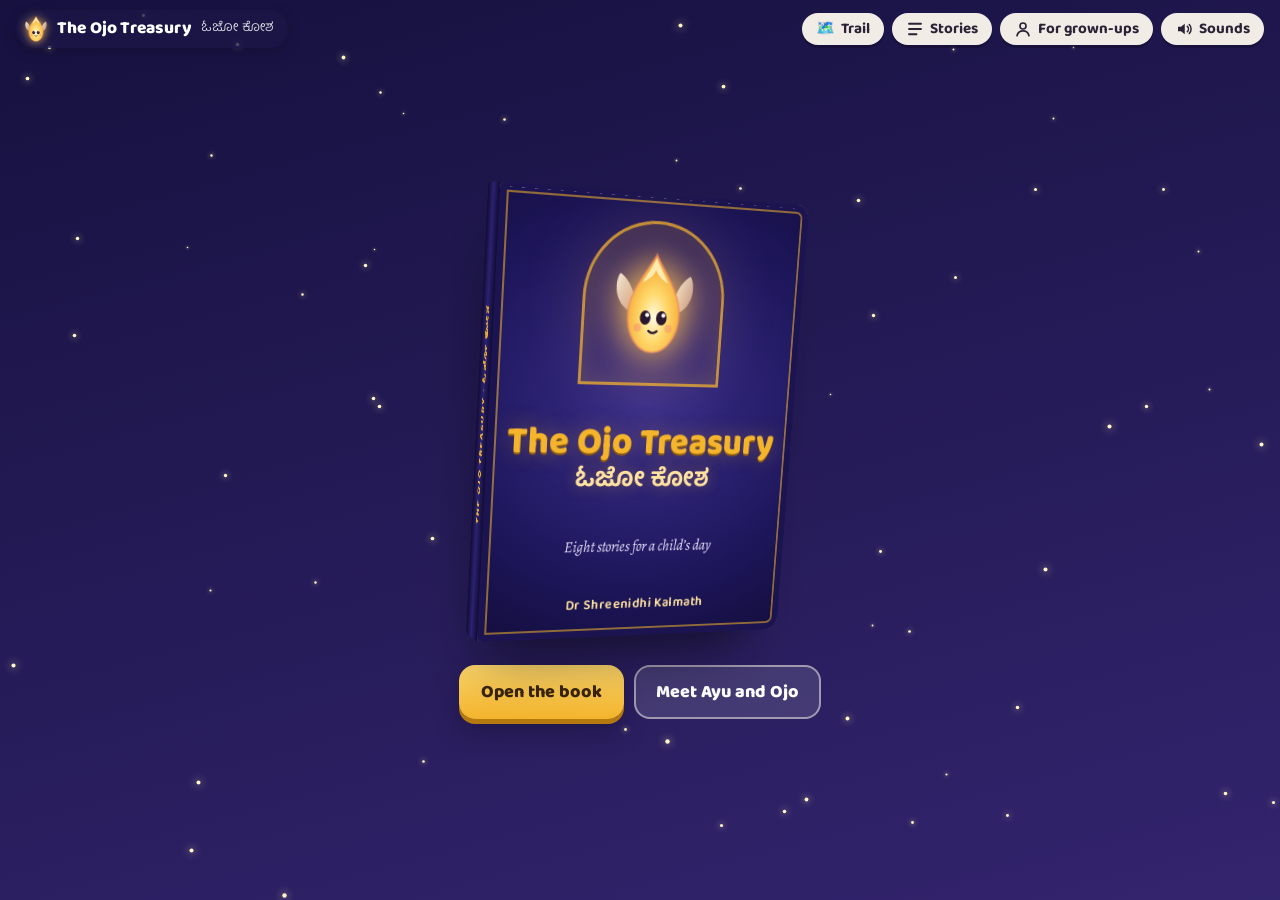
==== commit 8d060091: "Add Ojo's Treasure Trail: child profiles, Ojo guide, games and rewards Keep The Ojo Treasury as the " ====
--- a/ojo-treasury/index.html
+++ b/ojo-treasury/index.html
@@ -589,7 +589,7 @@
 <header class="top">
   <button class="brand" id="brand" aria-label="The Ojo Treasury, back to the cover"><svg class="m" viewBox="0 0 100 115" aria-hidden="true"><use href="#ojo"/></svg><b>The Ojo Treasury</b><span lang="kn">ಓಜೋ ಕೋಶ</span></button>
   <nav aria-label="Book">
-    <a class="chip" href="../index.html#/stories" aria-label="Back to Nidhi's Stories library">📚<span> Library</span></a>
+    <a class="chip" href="../index.html#/" aria-label="Back to Ojo's Treasure Trail">🗺️<span> Trail</span></a>
     <a class="chip" href="#contents"><svg viewBox="0 0 24 24" aria-hidden="true"><path d="M4 5h16M4 12h16M4 19h10" stroke="currentColor" stroke-width="2.4" stroke-linecap="round" fill="none"/></svg><span class="lbl">Stories</span></a>
     <a class="chip" href="#grown-ups"><svg viewBox="0 0 24 24" aria-hidden="true"><circle cx="12" cy="8" r="4" fill="none" stroke="currentColor" stroke-width="2.2"/><path d="M4 21c1-4.5 4.2-6.5 8-6.5s7 2 8 6.5" fill="none" stroke="currentColor" stroke-width="2.2" stroke-linecap="round"/></svg><span class="lbl">For grown-ups</span></a>
     <button class="chip" id="snd" aria-haspopup="dialog" aria-expanded="false" aria-controls="sndpanel" aria-label="Sounds"><svg class="on" viewBox="0 0 24 24" aria-hidden="true"><path d="M4 9h4l5-4v14l-5-4H4z" fill="currentColor"/><path d="M16.5 8.5a5 5 0 0 1 0 7M19 6a8.5 8.5 0 0 1 0 12" fill="none" stroke="currentColor" stroke-width="2" stroke-linecap="round"/></svg><svg class="off" viewBox="0 0 24 24" aria-hidden="true"><path d="M4 9h4l5-4v14l-5-4H4z" fill="currentColor"/><path d="M17 9l5 6M22 9l-5 6" stroke="currentColor" stroke-width="2" stroke-linecap="round"/></svg><span class="lbl">Sounds</span></button>
@@ -1709,9 +1709,11 @@
 const ambFor = r => r.v === 'story' ? BOOK[r.n - 1].amb : r.v === 'grown' || r.v === 'sync' ? null : 'drone';
 
 /* Ojo's eight drops: one caught at the end of every story */
+/* Each child profile in Nidhi's Stories keeps its own drops; the app reads them to tick the Trail's Listen step. */
+const DROPS_KEY = (() => { try { const p = localStorage.getItem('ns-active'); return p ? 'ojo-drops:' + p : 'ojo-drops'; } catch (e) { return 'ojo-drops'; } })();
 const DROPS = new Set();
-try { JSON.parse(localStorage.getItem('ojo-drops') || '[]').forEach(k => { if (k >= 1 && k <= TOTAL) DROPS.add(k); }); } catch (e) {}
-const saveDrops = () => { try { localStorage.setItem('ojo-drops', JSON.stringify([...DROPS])); } catch (e) {} };
+try { JSON.parse(localStorage.getItem(DROPS_KEY) || '[]').forEach(k => { if (k >= 1 && k <= TOTAL) DROPS.add(k); }); } catch (e) {}
+const saveDrops = () => { try { localStorage.setItem(DROPS_KEY, JSON.stringify([...DROPS])); } catch (e) {} };
 const DROPSVG = '<svg viewBox="0 0 24 30" aria-hidden="true"><path d="M12 2C15 8 21 13 21 19.5A9 9 0 0 1 3 19.5C3 13 9 8 12 2Z"/></svg>';
 const dropsCaption = () => DROPS.size === TOTAL ? 'Ojo is full of light! You found all eight drops.' : DROPS.size === 0 ? 'Every story gives Ojo one drop of light. Can you find all eight?' : `${DROPS.size} of ${TOTAL} drops found. Keep going!`;
 const dropsRow = (cls = 'drop', link = true) => BOOK.map((s, i) => link ? `<a class="${cls}${DROPS.has(i + 1) ? ' got' : ''}" href="#story-${i + 1}" aria-label="Story ${i + 1}, ${esc(s.title)}${DROPS.has(i + 1) ? ', drop found' : ''}">${DROPSVG}</a>` : `<span class="${cls}${DROPS.has(i + 1) ? ' got' : ''}">${DROPSVG}</span>`).join('');
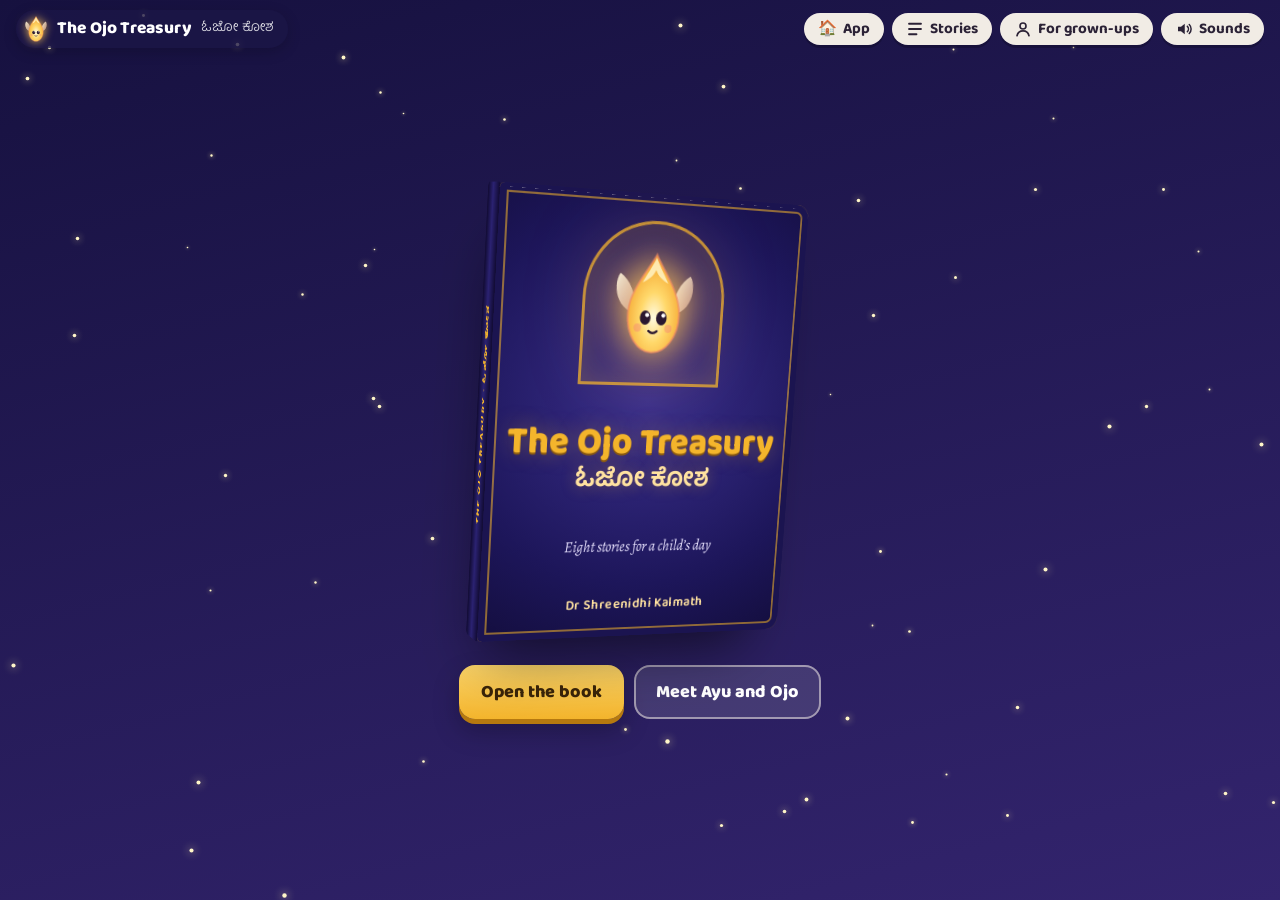
==== commit 7969b2a2: "Menu, Meet Ayu and Ojo, Stories, For grown-ups, author, sounds and golden drops - Bottom bar: Ayu & " ====
--- a/ojo-treasury/index.html
+++ b/ojo-treasury/index.html
@@ -589,7 +589,7 @@
 <header class="top">
   <button class="brand" id="brand" aria-label="The Ojo Treasury, back to the cover"><svg class="m" viewBox="0 0 100 115" aria-hidden="true"><use href="#ojo"/></svg><b>The Ojo Treasury</b><span lang="kn">ಓಜೋ ಕೋಶ</span></button>
   <nav aria-label="Book">
-    <a class="chip" href="../index.html#/" aria-label="Back to Ojo's Treasure Trail">🗺️<span> Trail</span></a>
+    <a class="chip" id="backToApp" href="../index.html#/stories" aria-label="Back to the app">🏠<span> App</span></a>
     <a class="chip" href="#contents"><svg viewBox="0 0 24 24" aria-hidden="true"><path d="M4 5h16M4 12h16M4 19h10" stroke="currentColor" stroke-width="2.4" stroke-linecap="round" fill="none"/></svg><span class="lbl">Stories</span></a>
     <a class="chip" href="#grown-ups"><svg viewBox="0 0 24 24" aria-hidden="true"><circle cx="12" cy="8" r="4" fill="none" stroke="currentColor" stroke-width="2.2"/><path d="M4 21c1-4.5 4.2-6.5 8-6.5s7 2 8 6.5" fill="none" stroke="currentColor" stroke-width="2.2" stroke-linecap="round"/></svg><span class="lbl">For grown-ups</span></a>
     <button class="chip" id="snd" aria-haspopup="dialog" aria-expanded="false" aria-controls="sndpanel" aria-label="Sounds"><svg class="on" viewBox="0 0 24 24" aria-hidden="true"><path d="M4 9h4l5-4v14l-5-4H4z" fill="currentColor"/><path d="M16.5 8.5a5 5 0 0 1 0 7M19 6a8.5 8.5 0 0 1 0 12" fill="none" stroke="currentColor" stroke-width="2" stroke-linecap="round"/></svg><svg class="off" viewBox="0 0 24 24" aria-hidden="true"><path d="M4 9h4l5-4v14l-5-4H4z" fill="currentColor"/><path d="M17 9l5 6M22 9l-5 6" stroke="currentColor" stroke-width="2" stroke-linecap="round"/></svg><span class="lbl">Sounds</span></button>
@@ -1606,7 +1606,8 @@
   pause:'<svg viewBox="0 0 24 24" aria-hidden="true"><rect x="6" y="4.5" width="4.2" height="15" rx="1.2" fill="#3a2408"/><rect x="13.8" y="4.5" width="4.2" height="15" rx="1.2" fill="#3a2408"/></svg>',
   bird:'<svg viewBox="0 0 24 24" aria-hidden="true"><ellipse cx="11" cy="14" rx="7" ry="5" fill="#ffd76a"/><circle cx="16" cy="10" r="4" fill="#ffd76a"/><path d="M19.5 9.5l3 1-3 1z" fill="#ff9e57"/><circle cx="16.8" cy="9.4" r="1" fill="#1b1220"/></svg>'
 };
-const LV = ['kṣīṇa · almost dark','kṣīṇa · dim','mlāna · dulled','mlāna · a little dull','sthira · steady','sthira · warm','prasanna · bright','prasanna · radiant'];
+/* Children see plain words for Ojo's glow; the Ayurveda terms are kept for the grown-ups' pages. */
+const LV = ['almost dark','dim','dulled','a little dull','steady','warm','bright','shining bright'];
 
 /* ================= sound ================= */
 const NOTES = [523.25, 587.33, 659.25, 783.99, 880, 1046.5, 1174.66, 1318.51]; // Bhupali: Sa Re Ga Pa Dha Sa Re Ga
@@ -2157,7 +2158,7 @@
     document.querySelectorAll('.gbtn').forEach(x => x.setAttribute('aria-pressed', String(x === b)));
     const [en, kan, sa, verb] = b.dataset.t.split('|');
     stage.dataset.gate = b.dataset.g;
-    gout.innerHTML = `<b>${en}</b> · <span class="kn" lang="kn">${kan}</span> · <i lang="sa-Latn">${sa}</i> — the gate for ${verb}.`;
+    gout.innerHTML = `<b>${en}</b> · <span class="kn" lang="kn">${kan}</span> — the gate for ${verb}.`;
     playStep(Number(b.dataset.g) + 1);
   }));
 
@@ -2650,6 +2651,9 @@
 };
 window.claude?.hot?.snapshot?.(() => ({h: current ? hashOf(current) : 'cover'}));
 window.claude?.hot?.ready ? window.claude.hot.ready(start) : start(window.claude?.hot?.data ?? {});
+/* The back chip returns to the part of the app the child came from (the app saves it as ns-back). */
+(() => { const b = document.getElementById('backToApp'); if (!b) return;
+  try { const h = sessionStorage.getItem('ns-back'); if (h && /^#\/[\w\/-]*$/.test(h)) b.href = '../index.html' + h; } catch (e) {} })();
 })();
 </script>
 </body>
